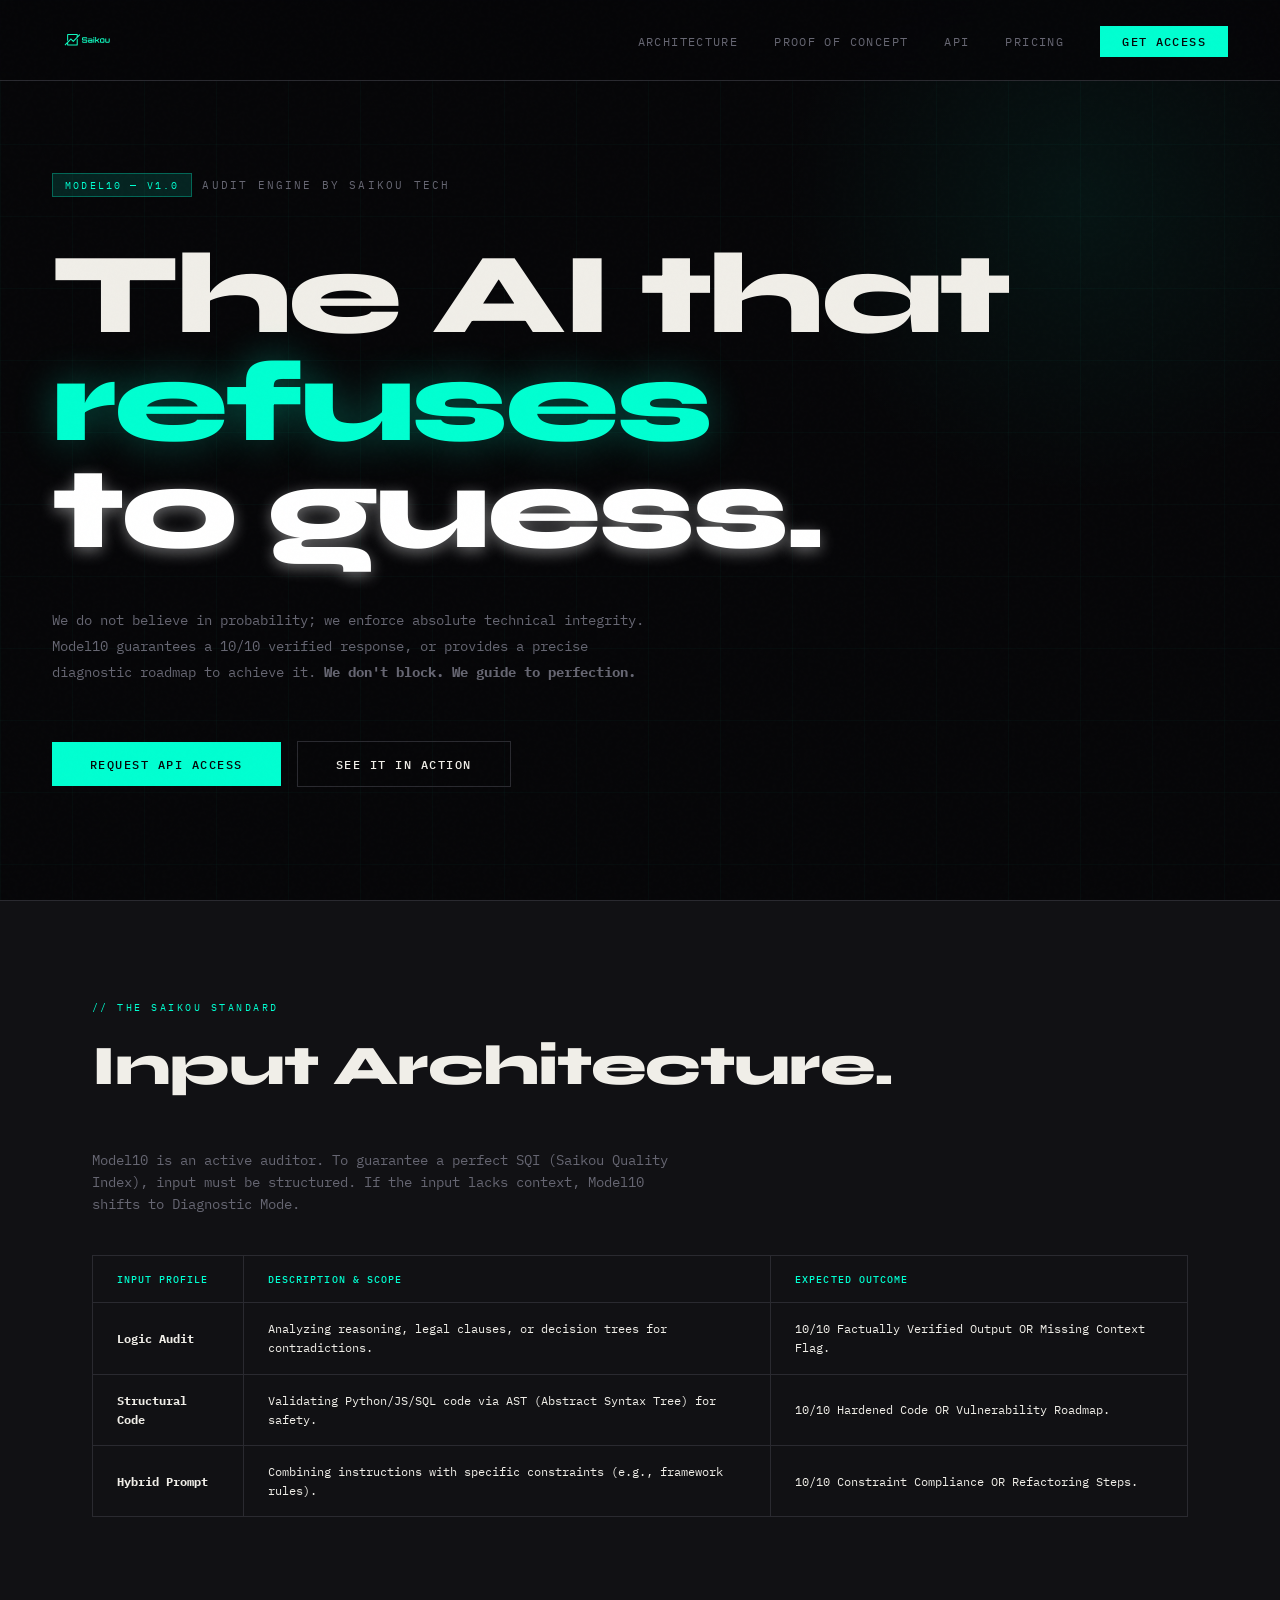
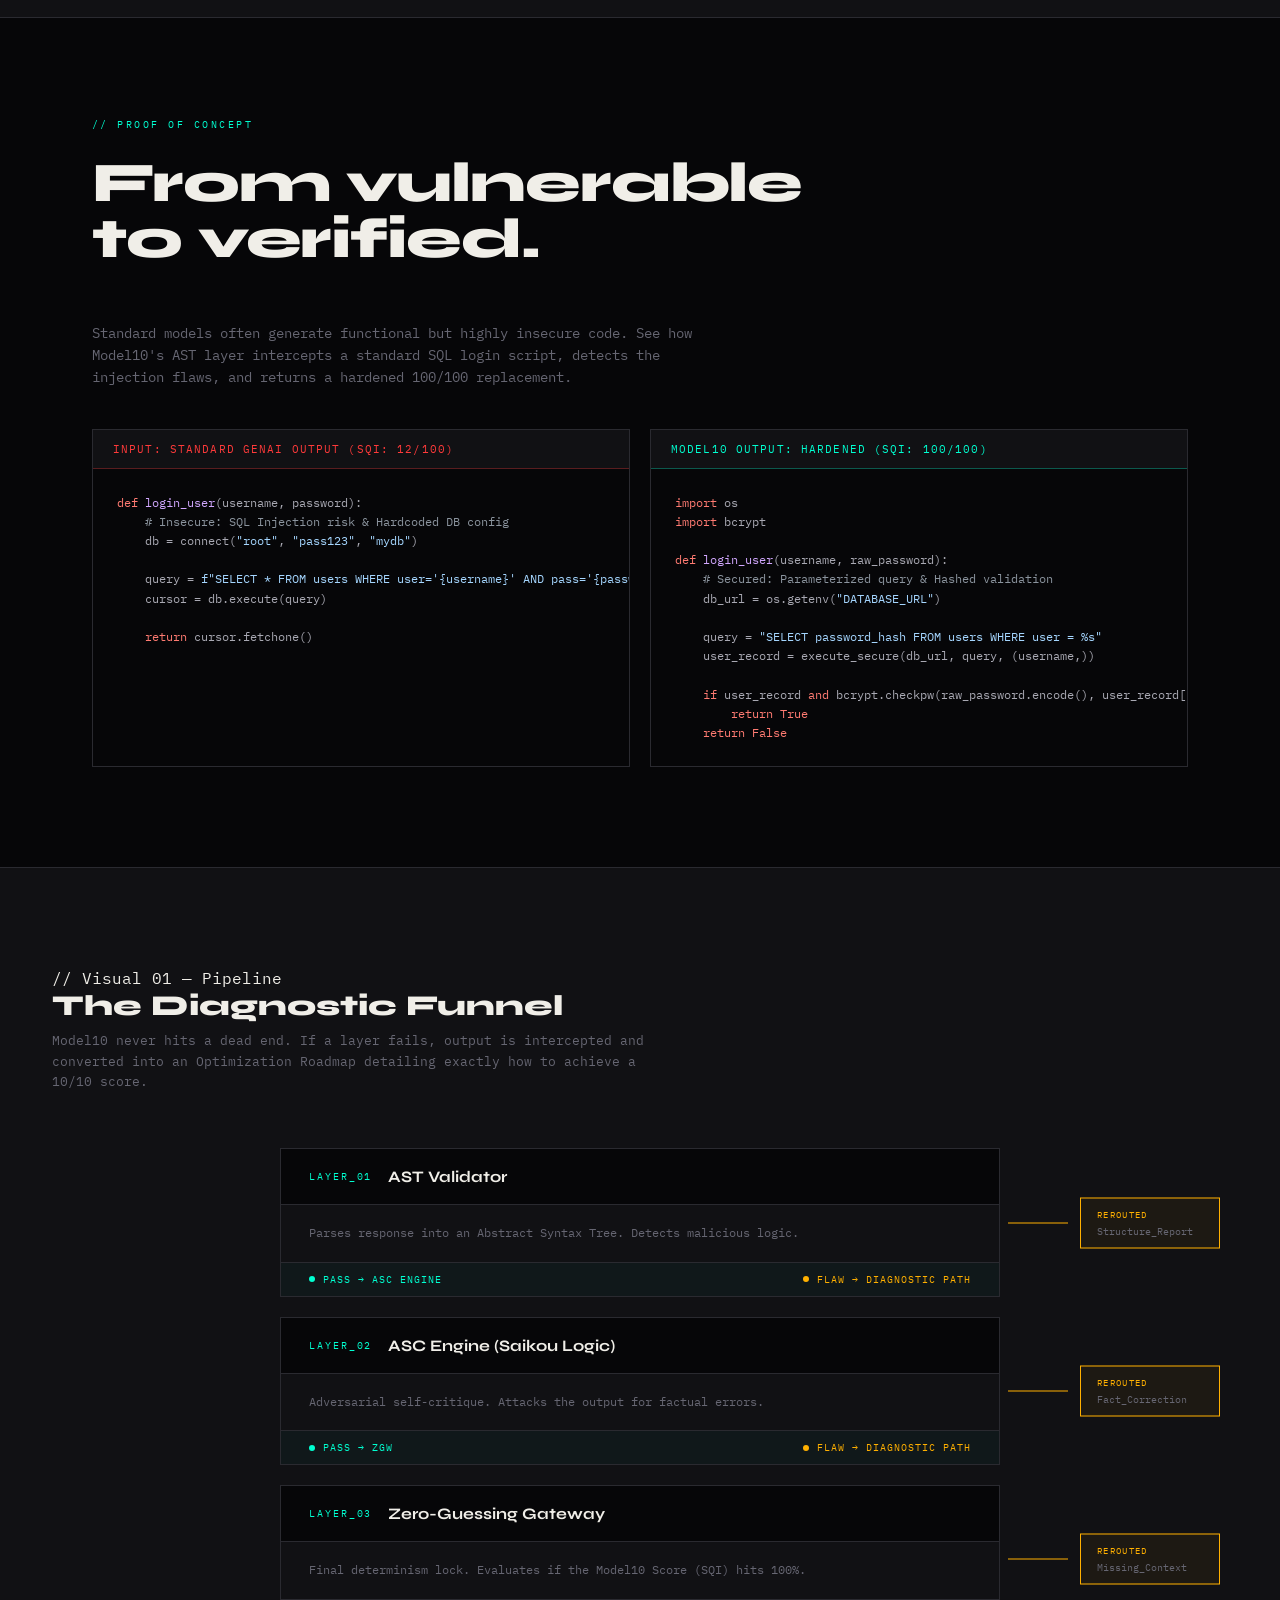
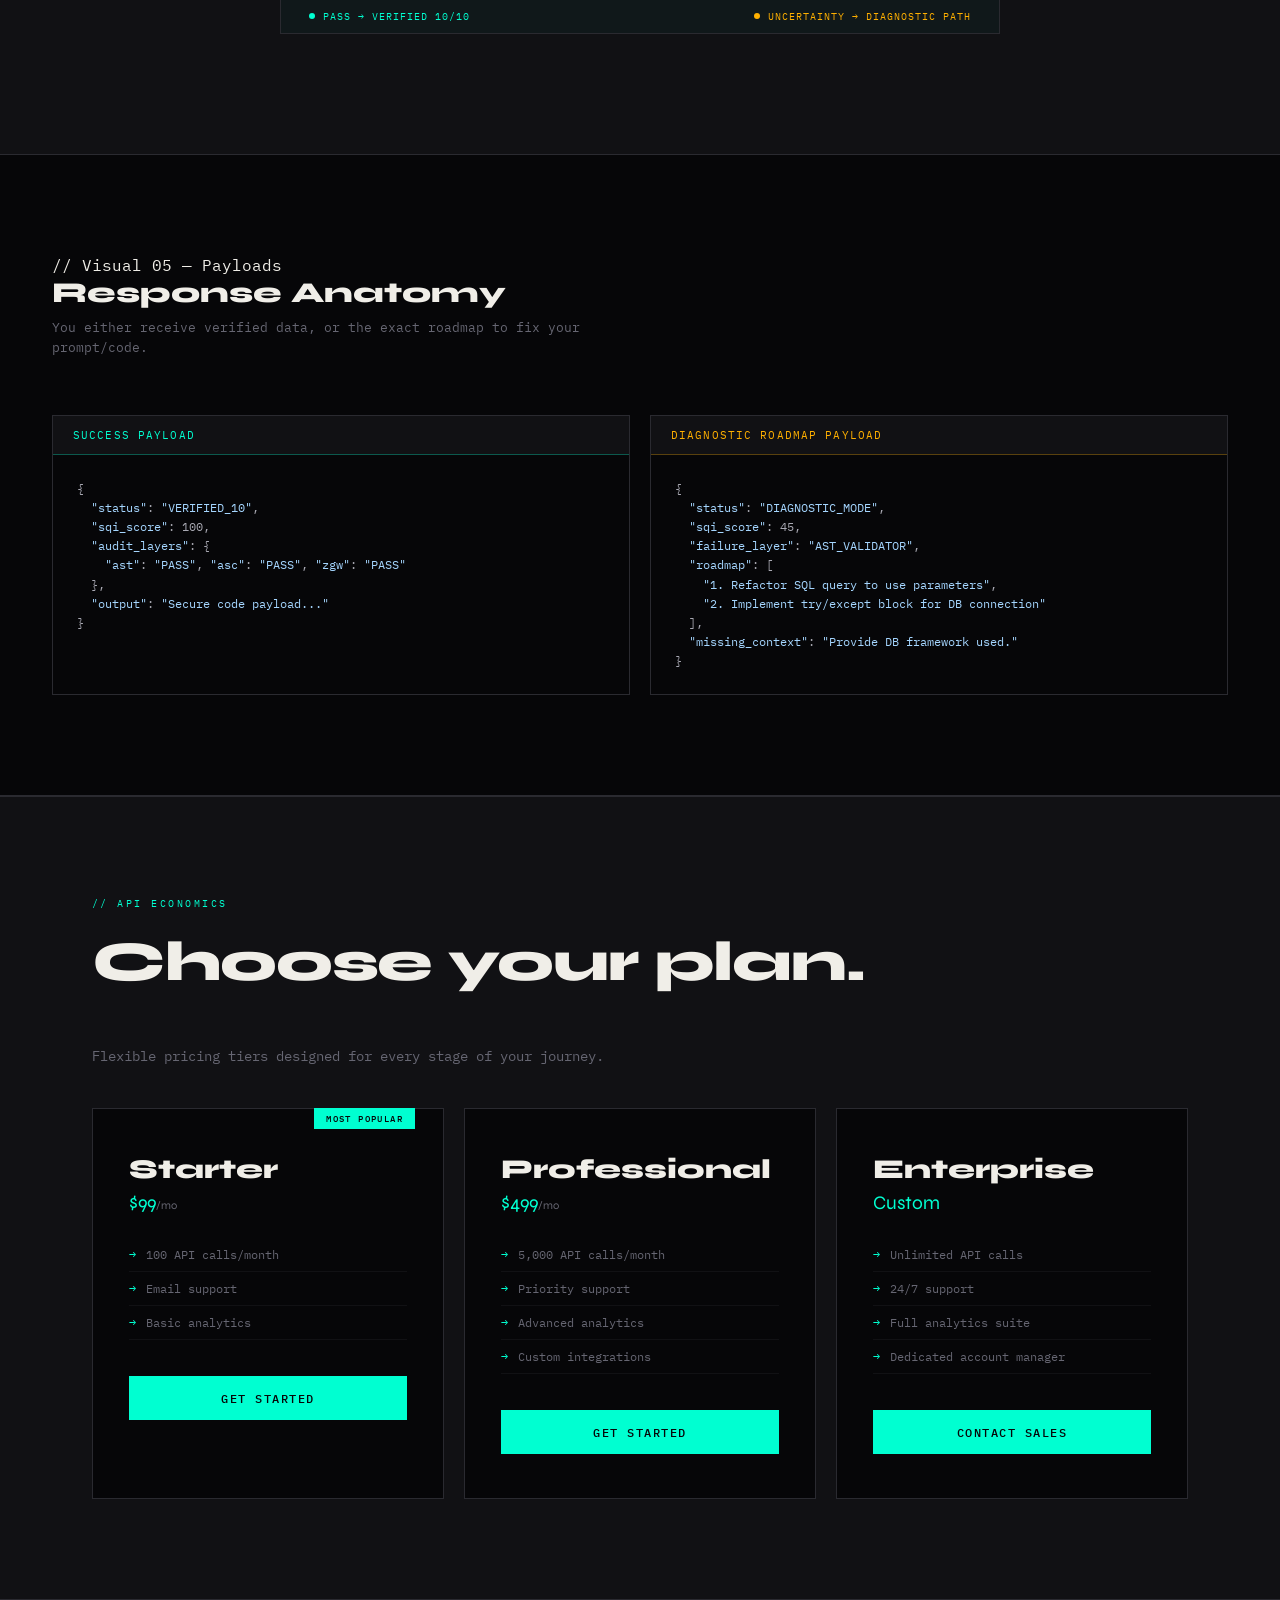
==== index.html @ 88327503 "Refactor index.html with new pricing tiers Updated HTML structure and styles for the landing page, i" ====
<!DOCTYPE html>
<html lang="en">
<head>
    <meta charset="UTF-8">
    <meta name="viewport" content="width=device-width, initial-scale=1.0">
    <title>Saikou Tech — Model10 | The AI That Refuses To Guess</title>
    <link href="https://fonts.googleapis.com/css2?family=Syne:wght@400;700;800&family=IBM+Plex+Mono:wght@400;500&display=swap" rel="stylesheet">
    <style>
      :root {
        --black: #060608;
        --white: #F0EEE8;
        --acid: #00FFD1;
        --amber: #FFB000; /* Nieuwe kleur voor Diagnostic Mode */
        --red: #FF3A3A;
        --grey: #111114;
        --mid: #2A2A30;
        --dim: #666672;
        --glow: rgba(0,255,209,0.12);
      }

      *, *::before, *::after { box-sizing: border-box; margin: 0; padding: 0; }
      html { scroll-behavior: smooth; }
      body { background: var(--black); color: var(--white); font-family: 'IBM Plex Mono', monospace; overflow-x: hidden; cursor: crosshair; }

      body::before {
        content: ''; position: fixed; inset: 0;
        background-image: url("data:image/svg+xml,%3Csvg viewBox='0 0 256 256' xmlns='http://www.w3.org/2000/svg'%3E%3Cfilter id='noise'%3E%3CfeTurbulence type='fractalNoise' baseFrequency='0.9' numOctaves='4' stitchTiles='stitch'/%3E%3C/filter%3E%3Crect width='100%25' height='100%25' filter='url(%23noise)' opacity='0.04'/%3E%3C/svg%3E");
        pointer-events: none; z-index: 9999; opacity: 0.35;
      }

      /* ── NAV & LOGO ── */
      nav { position: fixed; top: 0; left: 0; right: 0; display: flex; justify-content: space-between; align-items: center; padding: 20px 52px; z-index: 100; border-bottom: 1px solid var(--mid); background: rgba(6,6,8,0.9); backdrop-filter: blur(16px); }
      
      .logo { display: flex; align-items: center; gap: 12px; font-family: 'Syne', sans-serif; font-weight: 800; font-size: 1.1rem; letter-spacing: 0.15em; color: var(--white); text-decoration: none; }
      .logo img { height: 40px; width: auto; }

      .nav-links { display: flex; gap: 36px; list-style: none; align-items: center; }
      .nav-links a { color: var(--dim); text-decoration: none; font-size: 0.72rem; letter-spacing: 0.12em; text-transform: uppercase; transition: color 0.2s; }
      .nav-links a:hover { color: var(--acid); }
      .nav-cta { background: var(--acid) !important; color: var(--black) !important; padding: 8px 22px; font-weight: 500; }

      /* ── HERO ── */
      .hero { min-height: 100vh; display: flex; flex-direction: column; justify-content: center; padding: 160px 52px 100px; position: relative; overflow: hidden; }
      .hero-grid { position: absolute; inset: 0; background-image: linear-gradient(rgba(0,255,209,0.025) 1px, transparent 1px), linear-gradient(90deg, rgba(0,255,209,0.025) 1px, transparent 1px); background-size: 72px 72px; animation: gridDrift 25s linear infinite; }
      .hero-glow { position: absolute; width: 600px; height: 600px; border-radius: 50%; background: radial-gradient(circle, rgba(0,255,209,0.06) 0%, transparent 70%); top: -100px; right: -100px; pointer-events: none; }
      @keyframes gridDrift { 0% { transform: translate(0,0); } 100% { transform: translate(72px,72px); } }

      .eyebrow { display: inline-flex; align-items: center; gap: 10px; font-size: 0.68rem; letter-spacing: 0.2em; text-transform: uppercase; color: var(--dim); margin-bottom: 44px; position: relative; z-index: 1; }
      .eyebrow .model-tag { background: var(--glow); border: 1px solid rgba(0,255,209,0.3); color: var(--acid); padding: 4px 12px; font-size: 0.65rem; }

      h1 { font-family: 'Syne', sans-serif; font-weight: 800; font-size: clamp(3.2rem, 9vw, 8.5rem); line-height: 0.93; letter-spacing: -0.03em; max-width: 1000px; margin-bottom: 44px; position: relative; z-index: 1; }
      h1 .accent { color: var(--acid); text-shadow: 0 0 40px rgba(0,255,209,0.3); }
      
      /* FIX: "To guess" is nu altijd perfect leesbaar in fel wit */
      h1 .solid-white { color: #FFFFFF; text-shadow: 0px 4px 15px rgba(255,255,255,0.4); } 

      .hero-sub { font-size: 0.9rem; line-height: 1.8; color: var(--dim); max-width: 600px; margin-bottom: 56px; position: relative; z-index: 1; }
      .hero-actions { display: flex; gap: 16px; align-items: center; position: relative; z-index: 1; flex-wrap: wrap; }
      .btn-primary, .btn-ghost { padding: 14px 38px; font-family: 'IBM Plex Mono', monospace; font-size: 0.78rem; font-weight: 500; letter-spacing: 0.12em; text-transform: uppercase; text-decoration: none; cursor: pointer; transition: all 0.2s; display: inline-block; }
      .btn-primary { background: var(--acid); color: var(--black); border: none; }
      .btn-primary:hover { transform: translate(-2px,-2px); box-shadow: 4px 4px 0 rgba(0,255,209,0.3); }
      .btn-ghost { background: transparent; color: var(--white); border: 1px solid var(--mid); }
      .btn-ghost:hover { border-color: var(--acid); color: var(--acid); }

      /* ── SECTIONS & TYPOGRAPHY ── */
      .section-wrap { max-width: 1200px; margin: 0 auto; padding: 100px 52px; }
      .section-label { font-size: 0.62rem; letter-spacing: 0.25em; text-transform: uppercase; color: var(--acid); margin-bottom: 24px; }
      h2 { font-family: 'Syne', sans-serif; font-weight: 800; font-size: clamp(2rem, 5vw, 3.5rem); line-height: 1; letter-spacing: -0.02em; margin-bottom: 56px; }

      /* ── USE CASE: BEFORE & AFTER ── */
      .use-case-grid { display: grid; grid-template-columns: 1fr 1fr; gap: 20px; margin-top: 40px; }
      .code-window { border: 1px solid var(--mid); background: var(--black); overflow: hidden; }
      .cw-header { display: flex; justify-content: space-between; align-items: center; padding: 12px 20px; border-bottom: 1px solid var(--mid); background: var(--grey); font-size: 0.7rem; letter-spacing: 0.1em; text-transform: uppercase; }
      .cw-header.bad { color: var(--red); border-bottom-color: rgba(255,58,58,0.3); }
      .cw-header.good { color: var(--acid); border-bottom-color: rgba(0,255,209,0.3); }
      .cw-body { padding: 24px; font-size: 0.75rem; line-height: 1.6; color: #a9a9b3; white-space: pre; overflow-x: auto; }
      .cw-keyword { color: #ff7b72; } .cw-string { color: #a5d6ff; } .cw-func { color: #d2a8ff; } .cw-comment { color: #8b949e; }

      /* ── FUNNEL VISUALS ── */
      .visual-section { padding: 100px 52px; border-bottom: 1px solid var(--mid); position: relative; }
      .visual-section .inner { max-width: 1200px; margin: 0 auto; }
      .visual-title { font-family: 'Syne', sans-serif; font-size: 1.8rem; font-weight: 800; margin-bottom: 8px; }
      .visual-desc { font-size: 0.8rem; color: var(--dim); margin-bottom: 56px; line-height: 1.6; max-width: 600px; }
      
      .funnel-wrap { display: flex; flex-direction: column; align-items: center; position: relative; max-width: 720px; margin: 0 auto; }
      .funnel-layer { width: 100%; position: relative; margin-bottom: 20px; }
      .funnel-layer-inner { border: 1px solid var(--mid); background: var(--grey); }
      .layer-header { display: flex; align-items: center; padding: 18px 28px; border-bottom: 1px solid var(--mid); gap: 16px; background: var(--black); }
      .layer-num { font-size: 0.6rem; letter-spacing: 0.2em; color: var(--acid); }
      .layer-name { font-family: 'Syne', sans-serif; font-size: 1rem; font-weight: 700; }
      .layer-body { padding: 18px 28px; font-size: 0.75rem; color: var(--dim); line-height: 1.7; }
      
      .layer-pass { display: flex; justify-content: space-between; padding: 10px 28px; border-top: 1px solid var(--mid); background: rgba(0,255,209,0.03); }
      .pass-text { font-size: 0.63rem; color: var(--acid); letter-spacing: 0.1em; text-transform: uppercase; display: flex; align-items: center; gap: 8px;}
      .fail-text { font-size: 0.63rem; color: var(--amber); letter-spacing: 0.1em; text-transform: uppercase; display: flex; align-items: center; gap: 8px;}
      .pass-dot { width: 6px; height: 6px; border-radius: 50%; background: var(--acid); }
      .fail-dot { width: 6px; height: 6px; border-radius: 50%; background: var(--amber); }

      /* De nieuwe "Diagnostic" reject box */
      .funnel-reject { position: absolute; right: -220px; top: 50%; transform: translateY(-50%); display: flex; align-items: center; gap: 12px; }
      .reject-line { width: 60px; height: 1px; background: var(--amber); position: relative; }
      .reject-box { border: 1px solid var(--amber); background: rgba(255,176,0,0.05); padding: 10px 16px; width: 140px; }
      .reject-label { font-size: 0.56rem; letter-spacing: 0.15em; text-transform: uppercase; color: var(--amber); margin-bottom: 4px; }
      .reject-val { font-size: 0.65rem; color: var(--dim); }

      /* ── TABLES & GRIDS ── */
      .guideline-table { width: 100%; border-collapse: collapse; margin-top: 30px; font-size: 0.75rem; }
      .guideline-table th, .guideline-table td { border: 1px solid var(--mid); padding: 16px 24px; text-align: left; }
      .guideline-table th { background: var(--grey); color: var(--acid); font-weight: 500; letter-spacing: 0.1em; text-transform: uppercase; font-size: 0.65rem; }
      .guideline-table td { color: var(--white); line-height: 1.6; }

      /* ── TIERS / PRICING ── */
      .tiers { display: grid; grid-template-columns: repeat(3,1fr); gap: 20px; }
      .tier { border: 1px solid var(--mid); padding: 44px 36px; position: relative; transition: border-color 0.3s; background: var(--black); }
      .tier:hover { border-color: rgba(0,255,209,0.3); }
      .tier-badge { position: absolute; top: -1px; right: 28px; background: var(--acid); color: var(--black); font-size: 0.58rem; letter-spacing: 0.15em; text-transform: uppercase; padding: 4px 12px; font-weight: 500; }
      .tier-name { font-family: 'Syne', sans-serif; font-size: 1.7rem; font-weight: 800; margin-bottom: 6px; }
      .tier-price { font-size: 1.2rem; color: var(--acid); margin-bottom: 24px; font-family: 'Syne', sans-serif;}
      .tier-features { list-style: none; margin-bottom: 36px; }
      .tier-features li { font-size: 0.74rem; color: var(--dim); padding: 9px 0; border-bottom: 1px solid var(--grey); display: flex; gap: 10px; }
      .tier-features li::before { content: '→'; color: var(--acid); flex-shrink: 0; }
      .tier-limit { font-size: 0.65rem; color: var(--amber); margin-top: 10px; padding-top: 10px; border-top: 1px dashed var(--mid); }

    </style>
</head>
<body>

<nav>
  <a href="/" class="logo">
    <img src="Saikou.tech-logo-flat-hor.svg" alt="Saikou Tech">
  </a>
  <ul class="nav-links">
    <li><a href="#architecture">Architecture</a></li>
    <li><a href="#use-case">Proof of Concept</a></li>
    <li><a href="#api">API</a></li>
    <li><a href="#tiers">Pricing</a></li>
    <li><a href="#access" class="nav-cta">Get Access</a></li>
  </ul>
</nav>

<section class="hero" style="max-width:100%;">
  <div class="hero-grid"></div>
  <div class="hero-glow"></div>
  <div class="eyebrow">
    <span class="model-tag">MODEL10 — v1.0</span>
    <span>Audit Engine by Saikou Tech</span>
  </div>
  <h1>
    The AI that<br>
    <span class="accent">refuses</span><br>
    <span class="solid-white">to guess.</span>
  </h1>
  <p class="hero-sub">
    We do not believe in probability; we enforce absolute technical integrity. Model10 guarantees a 10/10 verified response, or provides a precise diagnostic roadmap to achieve it. <strong>We don't block. We guide to perfection.</strong>
  </p>
  <div class="hero-actions">
    <a href="#access" class="btn-primary">Request API Access</a>
    <a href="#use-case" class="btn-ghost">See it in action</a>
  </div>
</section>

<div id="guidelines" style="background:var(--grey); border-top:1px solid var(--mid); border-bottom:1px solid var(--mid);">
  <div class="section-wrap">
    <div class="section-label">// The Saikou Standard</div>
    <h2>Input Architecture.</h2>
    <p style="color:var(--dim); font-size:0.85rem; max-width: 600px; margin-bottom: 40px; line-height: 1.6;">
      Model10 is an active auditor. To guarantee a perfect SQI (Saikou Quality Index), input must be structured. If the input lacks context, Model10 shifts to Diagnostic Mode.
    </p>

    <table class="guideline-table">
      <thead>
        <tr>
          <th>Input Profile</th>
          <th>Description & Scope</th>
          <th>Expected Outcome</th>
        </tr>
      </thead>
      <tbody>
        <tr>
          <td><strong>Logic Audit</strong></td>
          <td>Analyzing reasoning, legal clauses, or decision trees for contradictions.</td>
          <td>10/10 Factually Verified Output OR Missing Context Flag.</td>
        </tr>
        <tr>
          <td><strong>Structural Code</strong></td>
          <td>Validating Python/JS/SQL code via AST (Abstract Syntax Tree) for safety.</td>
          <td>10/10 Hardened Code OR Vulnerability Roadmap.</td>
        </tr>
        <tr>
          <td><strong>Hybrid Prompt</strong></td>
          <td>Combining instructions with specific constraints (e.g., framework rules).</td>
          <td>10/10 Constraint Compliance OR Refactoring Steps.</td>
        </tr>
      </tbody>
    </table>
  </div>
</div>

<div id="use-case" class="section-wrap">
  <div class="section-label">// Proof of Concept</div>
  <h2>From vulnerable<br>to verified.</h2>
  <p style="color:var(--dim); font-size:0.85rem; max-width: 600px; line-height: 1.6;">
    Standard models often generate functional but highly insecure code. See how Model10's AST layer intercepts a standard SQL login script, detects the injection flaws, and returns a hardened 100/100 replacement.
  </p>

  <div class="use-case-grid">
    <div class="code-window">
      <div class="cw-header bad">Input: Standard GenAI Output (SQI: 12/100)</div>
      <div class="cw-body"><span class="cw-keyword">def</span> <span class="cw-func">login_user</span>(username, password):
    <span class="cw-comment"># Insecure: SQL Injection risk & Hardcoded DB config</span>
    db = connect(<span class="cw-string">"root"</span>, <span class="cw-string">"pass123"</span>, <span class="cw-string">"mydb"</span>)
    
    query = <span class="cw-string">f"SELECT * FROM users WHERE user='{username}' AND pass='{password}'"</span>
    cursor = db.execute(query)
    
    <span class="cw-keyword">return</span> cursor.fetchone()</div>
    </div>

    <div class="code-window">
      <div class="cw-header good">Model10 Output: Hardened (SQI: 100/100)</div>
      <div class="cw-body"><span class="cw-keyword">import</span> os
<span class="cw-keyword">import</span> bcrypt

<span class="cw-keyword">def</span> <span class="cw-func">login_user</span>(username, raw_password):
    <span class="cw-comment"># Secured: Parameterized query & Hashed validation</span>
    db_url = os.getenv(<span class="cw-string">"DATABASE_URL"</span>)
    
    query = <span class="cw-string">"SELECT password_hash FROM users WHERE user = %s"</span>
    user_record = execute_secure(db_url, query, (username,))
    
    <span class="cw-keyword">if</span> user_record <span class="cw-keyword">and</span> bcrypt.checkpw(raw_password.encode(), user_record[<span class="cw-string">'hash'</span>]):
        <span class="cw-keyword">return</span> <span class="cw-keyword">True</span>
    <span class="cw-keyword">return</span> <span class="cw-keyword">False</span></div>
    </div>
  </div>
</div>

<div class="visual-section" style="background:var(--grey); border-top: 1px solid var(--mid);">
  <div class="inner">
    <div class="visual-label">// Visual 01 — Pipeline</div>
    <div class="visual-title">The Diagnostic Funnel</div>
    <div class="visual-desc">Model10 never hits a dead end. If a layer fails, output is intercepted and converted into an Optimization Roadmap detailing exactly how to achieve a 10/10 score.</div>

    <div class="funnel-wrap">
      
      <div class="funnel-layer">
        <div class="funnel-layer-inner">
          <div class="layer-header">
            <div class="layer-num">LAYER_01</div>
            <div class="layer-name">AST Validator</div>
          </div>
          <div class="layer-body">Parses response into an Abstract Syntax Tree. Detects malicious logic.</div>
          <div class="layer-pass">
            <div class="pass-text"><div class="pass-dot"></div> Pass → ASC Engine</div>
            <div class="fail-text"><div class="fail-dot"></div> Flaw → Diagnostic Path</div>
          </div>
        </div>
        <div class="funnel-reject">
          <div class="reject-line"></div>
          <div class="reject-box"><div class="reject-label">Rerouted</div><div class="reject-val">Structure_Report</div></div>
        </div>
      </div>

      <div class="funnel-layer">
        <div class="funnel-layer-inner">
          <div class="layer-header">
            <div class="layer-num">LAYER_02</div>
            <div class="layer-name">ASC Engine (Saikou Logic)</div>
          </div>
          <div class="layer-body">Adversarial self-critique. Attacks the output for factual errors.</div>
          <div class="layer-pass">
            <div class="pass-text"><div class="pass-dot"></div> Pass → ZGW</div>
            <div class="fail-text"><div class="fail-dot"></div> Flaw → Diagnostic Path</div>
          </div>
        </div>
        <div class="funnel-reject">
          <div class="reject-line"></div>
          <div class="reject-box"><div class="reject-label">Rerouted</div><div class="reject-val">Fact_Correction</div></div>
        </div>
      </div>

      <div class="funnel-layer">
        <div class="funnel-layer-inner">
          <div class="layer-header">
            <div class="layer-num">LAYER_03</div>
            <div class="layer-name">Zero-Guessing Gateway</div>
          </div>
          <div class="layer-body">Final determinism lock. Evaluates if the Model10 Score (SQI) hits 100%.</div>
          <div class="layer-pass">
            <div class="pass-text"><div class="pass-dot"></div> Pass → VERIFIED 10/10</div>
            <div class="fail-text"><div class="fail-dot"></div> Uncertainty → Diagnostic Path</div>
          </div>
        </div>
        <div class="funnel-reject">
          <div class="reject-line"></div>
          <div class="reject-box"><div class="reject-label">Rerouted</div><div class="reject-val">Missing_Context</div></div>
        </div>
      </div>

    </div>
  </div>
</div>


<div class="visual-section">
  <div class="inner">
    <div class="visual-label">// Visual 05 — Payloads</div>
    <div class="visual-title">Response Anatomy</div>
    <div class="visual-desc">You either receive verified data, or the exact roadmap to fix your prompt/code.</div>

    <div class="use-case-grid">
      <div class="code-window">
        <div class="cw-header good">Success Payload</div>
        <div class="cw-body">{
  <span class="cw-string">"status"</span>: <span class="cw-string">"VERIFIED_10"</span>,
  <span class="cw-string">"sqi_score"</span>: 100,
  <span class="cw-string">"audit_layers"</span>: {
    <span class="cw-string">"ast"</span>: <span class="cw-string">"PASS"</span>, <span class="cw-string">"asc"</span>: <span class="cw-string">"PASS"</span>, <span class="cw-string">"zgw"</span>: <span class="cw-string">"PASS"</span>
  },
  <span class="cw-string">"output"</span>: <span class="cw-string">"Secure code payload..."</span>
}</div>
      </div>

      <div class="code-window">
        <div class="cw-header" style="color:var(--amber); border-bottom-color: rgba(255,176,0,0.3);">Diagnostic Roadmap Payload</div>
        <div class="cw-body">{
  <span class="cw-string">"status"</span>: <span class="cw-string">"DIAGNOSTIC_MODE"</span>,
  <span class="cw-string">"sqi_score"</span>: 45,
  <span class="cw-string">"failure_layer"</span>: <span class="cw-string">"AST_VALIDATOR"</span>,
  <span class="cw-string">"roadmap"</span>: [
    <span class="cw-string">"1. Refactor SQL query to use parameters"</span>,
    <span class="cw-string">"2. Implement try/except block for DB connection"</span>
  ],
  <span class="cw-string">"missing_context"</span>: <span class="cw-string">"Provide DB framework used."</span>
}</div>
      </div>
    </div>
  </div>
</div>

<div id="tiers" style="background:var(--grey); border-top:1px solid var(--mid); border-bottom:1px solid var(--mid);">
  <div class="section-wrap">
    <div class="section-label">// API Economics</div>
    <h2>Choose your plan.</h2>
    <p style="color:var(--dim); font-size:0.85rem; max-width: 600px; margin-bottom: 40px; line-height: 1.6;">
      Flexible pricing tiers designed for every stage of your journey.
    </p>

    <div class="tiers">
      <div class="tier">
        <div class="tier-badge">Most Popular</div>
        <div class="tier-name">Starter</div>
        <div class="tier-price">$99<span style="font-size: 0.7rem; color: var(--dim);">/mo</span></div>
        <ul class="tier-features">
          <li>100 API calls/month</li>
          <li>Email support</li>
          <li>Basic analytics</li>
        </ul>
        <a href="#" class="btn-primary" style="width: 100%; text-align: center;">Get Started</a>
      </div>

      <div class="tier">
        <div class="tier-name">Professional</div>
        <div class="tier-price">$499<span style="font-size: 0.7rem; color: var(--dim);">/mo</span></div>
        <ul class="tier-features">
          <li>5,000 API calls/month</li>
          <li>Priority support</li>
          <li>Advanced analytics</li>
          <li>Custom integrations</li>
        </ul>
        <a href="#" class="btn-primary" style="width: 100%; text-align: center;">Get Started</a>
      </div>

      <div class="tier">
        <div class="tier-name">Enterprise</div>
        <div class="tier-price">Custom</div>
        <ul class="tier-features">
          <li>Unlimited API calls</li>
          <li>24/7 support</li>
          <li>Full analytics suite</li>
          <li>Dedicated account manager</li>
        </ul>
        <a href="#" class="btn-primary" style="width: 100%; text-align: center;">Contact Sales</a>
      </div>
    </div>
  </div>
</div>

</body>
</html>
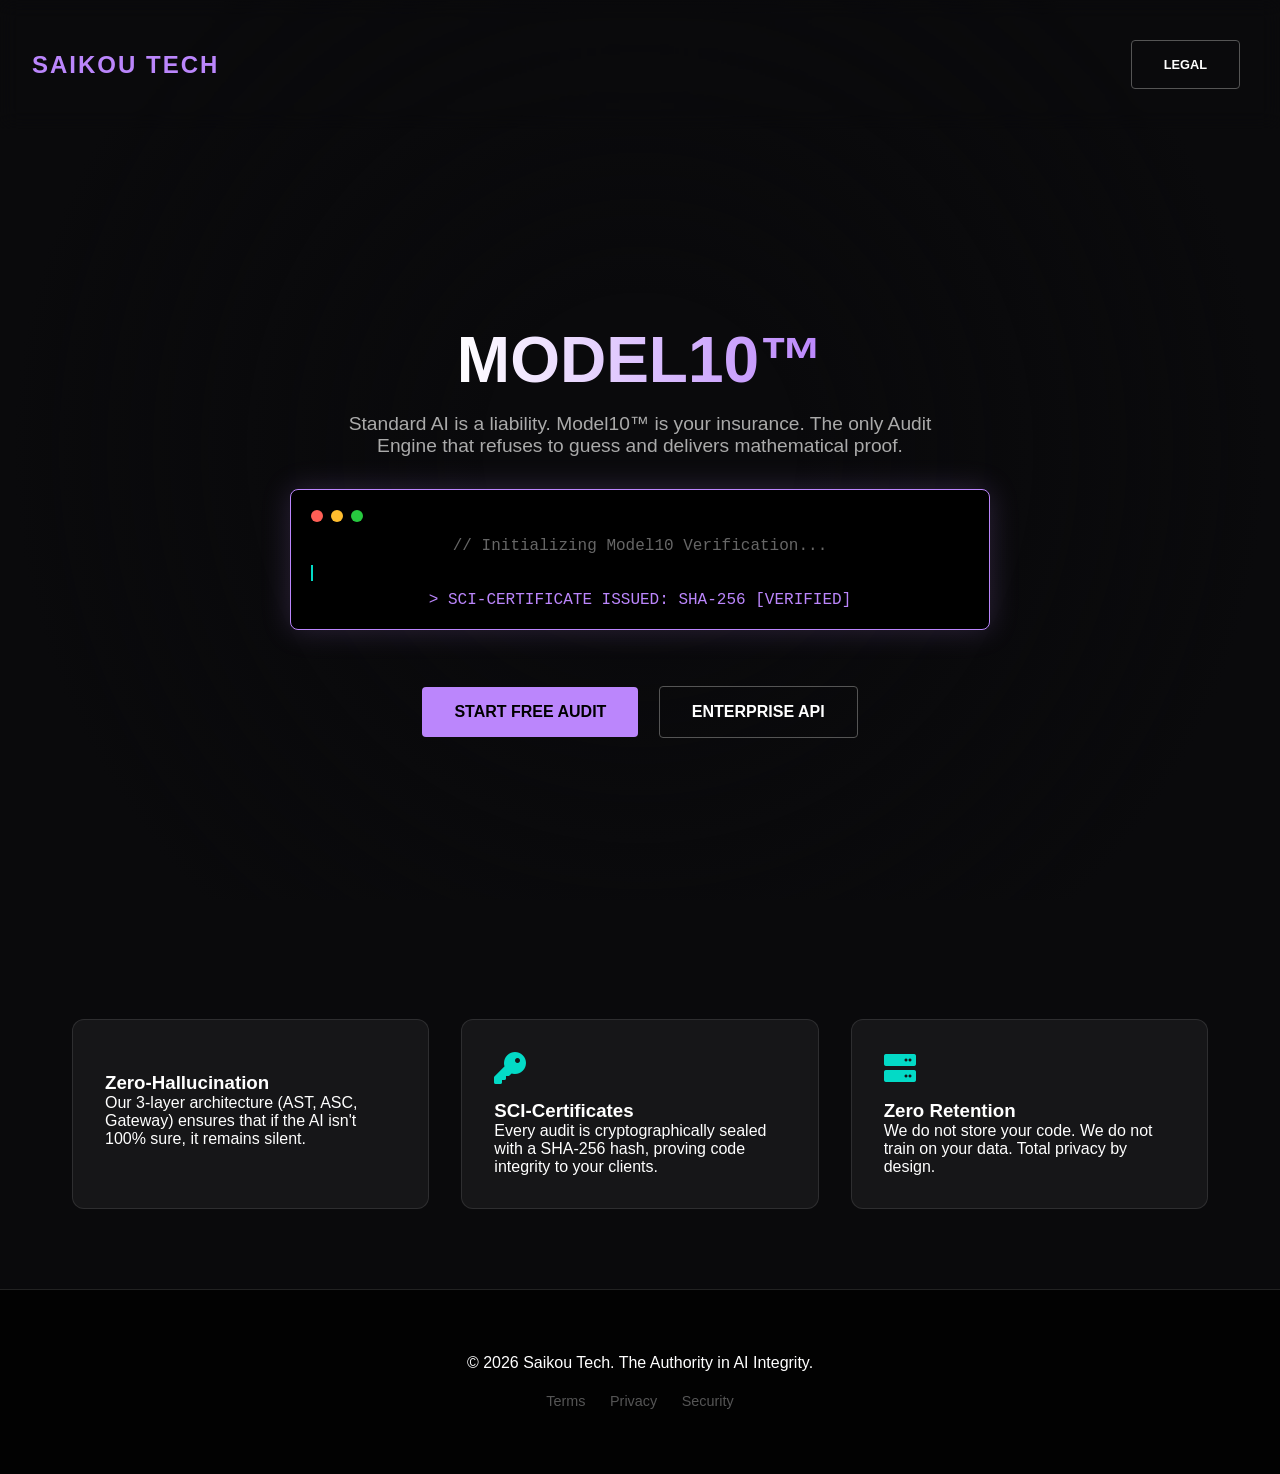
==== commit 64bae783: "UI: High-Conversion Landing Page met video background en animaties" ====
--- a/index.html
+++ b/index.html
@@ -3,388 +3,224 @@
 <head>
     <meta charset="UTF-8">
     <meta name="viewport" content="width=device-width, initial-scale=1.0">
-    <title>Saikou Tech — Model10 | The AI That Refuses To Guess</title>
-    <link href="https://fonts.googleapis.com/css2?family=Syne:wght@400;700;800&family=IBM+Plex+Mono:wght@400;500&display=swap" rel="stylesheet">
+    <title>Saikou Tech | Model10™ Audit Engine</title>
+    <link rel="stylesheet" href="https://cdnjs.cloudflare.com/ajax/libs/font-awesome/6.0.0/css/all.min.css">
     <style>
-      :root {
-        --black: #060608;
-        --white: #F0EEE8;
-        --acid: #00FFD1;
-        --amber: #FFB000; /* Nieuwe kleur voor Diagnostic Mode */
-        --red: #FF3A3A;
-        --grey: #111114;
-        --mid: #2A2A30;
-        --dim: #666672;
-        --glow: rgba(0,255,209,0.12);
-      }
-
-      *, *::before, *::after { box-sizing: border-box; margin: 0; padding: 0; }
-      html { scroll-behavior: smooth; }
-      body { background: var(--black); color: var(--white); font-family: 'IBM Plex Mono', monospace; overflow-x: hidden; cursor: crosshair; }
-
-      body::before {
-        content: ''; position: fixed; inset: 0;
-        background-image: url("data:image/svg+xml,%3Csvg viewBox='0 0 256 256' xmlns='http://www.w3.org/2000/svg'%3E%3Cfilter id='noise'%3E%3CfeTurbulence type='fractalNoise' baseFrequency='0.9' numOctaves='4' stitchTiles='stitch'/%3E%3C/filter%3E%3Crect width='100%25' height='100%25' filter='url(%23noise)' opacity='0.04'/%3E%3C/svg%3E");
-        pointer-events: none; z-index: 9999; opacity: 0.35;
-      }
-
-      /* ── NAV & LOGO ── */
-      nav { position: fixed; top: 0; left: 0; right: 0; display: flex; justify-content: space-between; align-items: center; padding: 20px 52px; z-index: 100; border-bottom: 1px solid var(--mid); background: rgba(6,6,8,0.9); backdrop-filter: blur(16px); }
-      
-      .logo { display: flex; align-items: center; gap: 12px; font-family: 'Syne', sans-serif; font-weight: 800; font-size: 1.1rem; letter-spacing: 0.15em; color: var(--white); text-decoration: none; }
-      .logo img { height: 40px; width: auto; }
-
-      .nav-links { display: flex; gap: 36px; list-style: none; align-items: center; }
-      .nav-links a { color: var(--dim); text-decoration: none; font-size: 0.72rem; letter-spacing: 0.12em; text-transform: uppercase; transition: color 0.2s; }
-      .nav-links a:hover { color: var(--acid); }
-      .nav-cta { background: var(--acid) !important; color: var(--black) !important; padding: 8px 22px; font-weight: 500; }
-
-      /* ── HERO ── */
-      .hero { min-height: 100vh; display: flex; flex-direction: column; justify-content: center; padding: 160px 52px 100px; position: relative; overflow: hidden; }
-      .hero-grid { position: absolute; inset: 0; background-image: linear-gradient(rgba(0,255,209,0.025) 1px, transparent 1px), linear-gradient(90deg, rgba(0,255,209,0.025) 1px, transparent 1px); background-size: 72px 72px; animation: gridDrift 25s linear infinite; }
-      .hero-glow { position: absolute; width: 600px; height: 600px; border-radius: 50%; background: radial-gradient(circle, rgba(0,255,209,0.06) 0%, transparent 70%); top: -100px; right: -100px; pointer-events: none; }
-      @keyframes gridDrift { 0% { transform: translate(0,0); } 100% { transform: translate(72px,72px); } }
-
-      .eyebrow { display: inline-flex; align-items: center; gap: 10px; font-size: 0.68rem; letter-spacing: 0.2em; text-transform: uppercase; color: var(--dim); margin-bottom: 44px; position: relative; z-index: 1; }
-      .eyebrow .model-tag { background: var(--glow); border: 1px solid rgba(0,255,209,0.3); color: var(--acid); padding: 4px 12px; font-size: 0.65rem; }
-
-      h1 { font-family: 'Syne', sans-serif; font-weight: 800; font-size: clamp(3.2rem, 9vw, 8.5rem); line-height: 0.93; letter-spacing: -0.03em; max-width: 1000px; margin-bottom: 44px; position: relative; z-index: 1; }
-      h1 .accent { color: var(--acid); text-shadow: 0 0 40px rgba(0,255,209,0.3); }
-      
-      /* FIX: "To guess" is nu altijd perfect leesbaar in fel wit */
-      h1 .solid-white { color: #FFFFFF; text-shadow: 0px 4px 15px rgba(255,255,255,0.4); } 
-
-      .hero-sub { font-size: 0.9rem; line-height: 1.8; color: var(--dim); max-width: 600px; margin-bottom: 56px; position: relative; z-index: 1; }
-      .hero-actions { display: flex; gap: 16px; align-items: center; position: relative; z-index: 1; flex-wrap: wrap; }
-      .btn-primary, .btn-ghost { padding: 14px 38px; font-family: 'IBM Plex Mono', monospace; font-size: 0.78rem; font-weight: 500; letter-spacing: 0.12em; text-transform: uppercase; text-decoration: none; cursor: pointer; transition: all 0.2s; display: inline-block; }
-      .btn-primary { background: var(--acid); color: var(--black); border: none; }
-      .btn-primary:hover { transform: translate(-2px,-2px); box-shadow: 4px 4px 0 rgba(0,255,209,0.3); }
-      .btn-ghost { background: transparent; color: var(--white); border: 1px solid var(--mid); }
-      .btn-ghost:hover { border-color: var(--acid); color: var(--acid); }
-
-      /* ── SECTIONS & TYPOGRAPHY ── */
-      .section-wrap { max-width: 1200px; margin: 0 auto; padding: 100px 52px; }
-      .section-label { font-size: 0.62rem; letter-spacing: 0.25em; text-transform: uppercase; color: var(--acid); margin-bottom: 24px; }
-      h2 { font-family: 'Syne', sans-serif; font-weight: 800; font-size: clamp(2rem, 5vw, 3.5rem); line-height: 1; letter-spacing: -0.02em; margin-bottom: 56px; }
-
-      /* ── USE CASE: BEFORE & AFTER ── */
-      .use-case-grid { display: grid; grid-template-columns: 1fr 1fr; gap: 20px; margin-top: 40px; }
-      .code-window { border: 1px solid var(--mid); background: var(--black); overflow: hidden; }
-      .cw-header { display: flex; justify-content: space-between; align-items: center; padding: 12px 20px; border-bottom: 1px solid var(--mid); background: var(--grey); font-size: 0.7rem; letter-spacing: 0.1em; text-transform: uppercase; }
-      .cw-header.bad { color: var(--red); border-bottom-color: rgba(255,58,58,0.3); }
-      .cw-header.good { color: var(--acid); border-bottom-color: rgba(0,255,209,0.3); }
-      .cw-body { padding: 24px; font-size: 0.75rem; line-height: 1.6; color: #a9a9b3; white-space: pre; overflow-x: auto; }
-      .cw-keyword { color: #ff7b72; } .cw-string { color: #a5d6ff; } .cw-func { color: #d2a8ff; } .cw-comment { color: #8b949e; }
-
-      /* ── FUNNEL VISUALS ── */
-      .visual-section { padding: 100px 52px; border-bottom: 1px solid var(--mid); position: relative; }
-      .visual-section .inner { max-width: 1200px; margin: 0 auto; }
-      .visual-title { font-family: 'Syne', sans-serif; font-size: 1.8rem; font-weight: 800; margin-bottom: 8px; }
-      .visual-desc { font-size: 0.8rem; color: var(--dim); margin-bottom: 56px; line-height: 1.6; max-width: 600px; }
-      
-      .funnel-wrap { display: flex; flex-direction: column; align-items: center; position: relative; max-width: 720px; margin: 0 auto; }
-      .funnel-layer { width: 100%; position: relative; margin-bottom: 20px; }
-      .funnel-layer-inner { border: 1px solid var(--mid); background: var(--grey); }
-      .layer-header { display: flex; align-items: center; padding: 18px 28px; border-bottom: 1px solid var(--mid); gap: 16px; background: var(--black); }
-      .layer-num { font-size: 0.6rem; letter-spacing: 0.2em; color: var(--acid); }
-      .layer-name { font-family: 'Syne', sans-serif; font-size: 1rem; font-weight: 700; }
-      .layer-body { padding: 18px 28px; font-size: 0.75rem; color: var(--dim); line-height: 1.7; }
-      
-      .layer-pass { display: flex; justify-content: space-between; padding: 10px 28px; border-top: 1px solid var(--mid); background: rgba(0,255,209,0.03); }
-      .pass-text { font-size: 0.63rem; color: var(--acid); letter-spacing: 0.1em; text-transform: uppercase; display: flex; align-items: center; gap: 8px;}
-      .fail-text { font-size: 0.63rem; color: var(--amber); letter-spacing: 0.1em; text-transform: uppercase; display: flex; align-items: center; gap: 8px;}
-      .pass-dot { width: 6px; height: 6px; border-radius: 50%; background: var(--acid); }
-      .fail-dot { width: 6px; height: 6px; border-radius: 50%; background: var(--amber); }
-
-      /* De nieuwe "Diagnostic" reject box */
-      .funnel-reject { position: absolute; right: -220px; top: 50%; transform: translateY(-50%); display: flex; align-items: center; gap: 12px; }
-      .reject-line { width: 60px; height: 1px; background: var(--amber); position: relative; }
-      .reject-box { border: 1px solid var(--amber); background: rgba(255,176,0,0.05); padding: 10px 16px; width: 140px; }
-      .reject-label { font-size: 0.56rem; letter-spacing: 0.15em; text-transform: uppercase; color: var(--amber); margin-bottom: 4px; }
-      .reject-val { font-size: 0.65rem; color: var(--dim); }
-
-      /* ── TABLES & GRIDS ── */
-      .guideline-table { width: 100%; border-collapse: collapse; margin-top: 30px; font-size: 0.75rem; }
-      .guideline-table th, .guideline-table td { border: 1px solid var(--mid); padding: 16px 24px; text-align: left; }
-      .guideline-table th { background: var(--grey); color: var(--acid); font-weight: 500; letter-spacing: 0.1em; text-transform: uppercase; font-size: 0.65rem; }
-      .guideline-table td { color: var(--white); line-height: 1.6; }
-
-      /* ── TIERS / PRICING ── */
-      .tiers { display: grid; grid-template-columns: repeat(3,1fr); gap: 20px; }
-      .tier { border: 1px solid var(--mid); padding: 44px 36px; position: relative; transition: border-color 0.3s; background: var(--black); }
-      .tier:hover { border-color: rgba(0,255,209,0.3); }
-      .tier-badge { position: absolute; top: -1px; right: 28px; background: var(--acid); color: var(--black); font-size: 0.58rem; letter-spacing: 0.15em; text-transform: uppercase; padding: 4px 12px; font-weight: 500; }
-      .tier-name { font-family: 'Syne', sans-serif; font-size: 1.7rem; font-weight: 800; margin-bottom: 6px; }
-      .tier-price { font-size: 1.2rem; color: var(--acid); margin-bottom: 24px; font-family: 'Syne', sans-serif;}
-      .tier-features { list-style: none; margin-bottom: 36px; }
-      .tier-features li { font-size: 0.74rem; color: var(--dim); padding: 9px 0; border-bottom: 1px solid var(--grey); display: flex; gap: 10px; }
-      .tier-features li::before { content: '→'; color: var(--acid); flex-shrink: 0; }
-      .tier-limit { font-size: 0.65rem; color: var(--amber); margin-top: 10px; padding-top: 10px; border-top: 1px dashed var(--mid); }
+        :root {
+            --bg: #0a0a0c;
+            --primary: #bb86fc;
+            --secondary: #03dac6;
+            --accent: #cf6679;
+            --glass: rgba(255, 255, 255, 0.05);
+        }
+
+        * { margin: 0; padding: 0; box-sizing: border-box; }
+        body { 
+            background: var(--bg); 
+            color: #fff; 
+            font-family: 'Inter', -apple-system, sans-serif;
+            overflow-x: hidden;
+        }
+
+        /* Background Video Wrapper */
+        .video-bg {
+            position: fixed;
+            top: 0; left: 0; width: 100%; height: 100%;
+            z-index: -1;
+            overflow: hidden;
+        }
+        .video-bg video {
+            min-width: 100%; min-height: 100%;
+            object-fit: cover;
+            opacity: 0.3; /* Subtiel aanwezig */
+            filter: grayscale(100%) brightness(50%);
+        }
+        .overlay {
+            position: fixed;
+            top: 0; left: 0; width: 100%; height: 100%;
+            background: radial-gradient(circle, transparent 20%, var(--bg) 80%);
+            z-index: -1;
+        }
+
+        /* Nav */
+        nav {
+            padding: 2rem;
+            display: flex;
+            justify-content: space-between;
+            align-items: center;
+            backdrop-filter: blur(10px);
+            position: sticky; top: 0; z-index: 100;
+        }
+        .logo { font-weight: 800; letter-spacing: 2px; font-size: 1.5rem; color: var(--primary); }
+
+        /* Hero Section */
+        header {
+            height: 90vh;
+            display: flex;
+            flex-direction: column;
+            justify-content: center;
+            align-items: center;
+            text-align: center;
+            padding: 2rem;
+        }
+
+        .glitch {
+            font-size: 4rem;
+            font-weight: 900;
+            text-transform: uppercase;
+            margin-bottom: 1rem;
+            background: linear-gradient(90deg, #fff, var(--primary));
+            -webkit-background-clip: text;
+            -webkit-text-fill-color: transparent;
+        }
+
+        .hero-sub {
+            font-size: 1.2rem;
+            color: #aaa;
+            max-width: 600px;
+            margin-bottom: 2rem;
+        }
+
+        /* Live Audit Simulation */
+        .terminal {
+            background: #000;
+            border: 1px solid var(--primary);
+            border-radius: 8px;
+            width: 100%;
+            max-width: 700px;
+            padding: 20px;
+            font-family: 'JetBrains Mono', monospace;
+            box-shadow: 0 0 30px rgba(187, 134, 252, 0.2);
+            position: relative;
+            overflow: hidden;
+        }
+        .terminal-header { display: flex; gap: 8px; margin-bottom: 15px; }
+        .dot { width: 12px; height: 12px; border-radius: 50%; }
+        .red { background: #ff5f56; } .yellow { background: #ffbd2e; } .green { background: #27c93f; }
+
+        .typewriter {
+            font-size: 0.9rem;
+            color: var(--secondary);
+            border-right: 2px solid var(--secondary);
+            white-space: nowrap;
+            overflow: hidden;
+            width: 0;
+            animation: typing 4s steps(40) infinite;
+        }
+
+        @keyframes typing {
+            0% { width: 0; }
+            50% { width: 100%; }
+            90% { width: 100%; }
+            100% { width: 0; }
+        }
+
+        /* CTA Buttons */
+        .btn {
+            padding: 1rem 2rem;
+            border-radius: 4px;
+            text-decoration: none;
+            font-weight: bold;
+            transition: 0.3s;
+            display: inline-block;
+            margin: 0.5rem;
+        }
+        .btn-primary { background: var(--primary); color: #000; }
+        .btn-primary:hover { box-shadow: 0 0 20px var(--primary); transform: translateY(-2px); }
+        .btn-outline { border: 1px solid #555; color: #fff; }
+        .btn-outline:hover { background: var(--glass); }
+
+        /* Features Section */
+        .features {
+            display: grid;
+            grid-template-columns: repeat(auto-fit, minmax(300px, 1fr));
+            gap: 2rem;
+            padding: 5rem 2rem;
+            max-width: 1200px;
+            margin: 0 auto;
+        }
+        .feature-card {
+            background: var(--glass);
+            padding: 2rem;
+            border-radius: 12px;
+            border: 1px solid rgba(255,255,255,0.1);
+            transition: 0.3s;
+        }
+        .feature-card:hover { border-color: var(--secondary); transform: translateY(-10px); }
+        .feature-card i { font-size: 2rem; color: var(--secondary); margin-bottom: 1rem; }
+
+        footer {
+            padding: 4rem 2rem;
+            text-align: center;
+            background: rgba(0,0,0,0.8);
+            border-top: 1px solid #222;
+        }
+        .legal-links a { color: #555; margin: 0 10px; text-decoration: none; font-size: 0.9rem; }
+        .legal-links a:hover { color: var(--primary); }
 
     </style>
 </head>
 <body>
 
-<nav>
-  <a href="/" class="logo">
-    <img src="Saikou.tech-logo-flat-hor.svg" alt="Saikou Tech">
-  </a>
-  <ul class="nav-links">
-    <li><a href="#architecture">Architecture</a></li>
-    <li><a href="#use-case">Proof of Concept</a></li>
-    <li><a href="#api">API</a></li>
-    <li><a href="#tiers">Pricing</a></li>
-    <li><a href="#access" class="nav-cta">Get Access</a></li>
-  </ul>
-</nav>
-
-<section class="hero" style="max-width:100%;">
-  <div class="hero-grid"></div>
-  <div class="hero-glow"></div>
-  <div class="eyebrow">
-    <span class="model-tag">MODEL10 — v1.0</span>
-    <span>Audit Engine by Saikou Tech</span>
-  </div>
-  <h1>
-    The AI that<br>
-    <span class="accent">refuses</span><br>
-    <span class="solid-white">to guess.</span>
-  </h1>
-  <p class="hero-sub">
-    We do not believe in probability; we enforce absolute technical integrity. Model10 guarantees a 10/10 verified response, or provides a precise diagnostic roadmap to achieve it. <strong>We don't block. We guide to perfection.</strong>
-  </p>
-  <div class="hero-actions">
-    <a href="#access" class="btn-primary">Request API Access</a>
-    <a href="#use-case" class="btn-ghost">See it in action</a>
-  </div>
-</section>
-
-<div id="guidelines" style="background:var(--grey); border-top:1px solid var(--mid); border-bottom:1px solid var(--mid);">
-  <div class="section-wrap">
-    <div class="section-label">// The Saikou Standard</div>
-    <h2>Input Architecture.</h2>
-    <p style="color:var(--dim); font-size:0.85rem; max-width: 600px; margin-bottom: 40px; line-height: 1.6;">
-      Model10 is an active auditor. To guarantee a perfect SQI (Saikou Quality Index), input must be structured. If the input lacks context, Model10 shifts to Diagnostic Mode.
-    </p>
-
-    <table class="guideline-table">
-      <thead>
-        <tr>
-          <th>Input Profile</th>
-          <th>Description & Scope</th>
-          <th>Expected Outcome</th>
-        </tr>
-      </thead>
-      <tbody>
-        <tr>
-          <td><strong>Logic Audit</strong></td>
-          <td>Analyzing reasoning, legal clauses, or decision trees for contradictions.</td>
-          <td>10/10 Factually Verified Output OR Missing Context Flag.</td>
-        </tr>
-        <tr>
-          <td><strong>Structural Code</strong></td>
-          <td>Validating Python/JS/SQL code via AST (Abstract Syntax Tree) for safety.</td>
-          <td>10/10 Hardened Code OR Vulnerability Roadmap.</td>
-        </tr>
-        <tr>
-          <td><strong>Hybrid Prompt</strong></td>
-          <td>Combining instructions with specific constraints (e.g., framework rules).</td>
-          <td>10/10 Constraint Compliance OR Refactoring Steps.</td>
-        </tr>
-      </tbody>
-    </table>
-  </div>
-</div>
-
-<div id="use-case" class="section-wrap">
-  <div class="section-label">// Proof of Concept</div>
-  <h2>From vulnerable<br>to verified.</h2>
-  <p style="color:var(--dim); font-size:0.85rem; max-width: 600px; line-height: 1.6;">
-    Standard models often generate functional but highly insecure code. See how Model10's AST layer intercepts a standard SQL login script, detects the injection flaws, and returns a hardened 100/100 replacement.
-  </p>
-
-  <div class="use-case-grid">
-    <div class="code-window">
-      <div class="cw-header bad">Input: Standard GenAI Output (SQI: 12/100)</div>
-      <div class="cw-body"><span class="cw-keyword">def</span> <span class="cw-func">login_user</span>(username, password):
-    <span class="cw-comment"># Insecure: SQL Injection risk & Hardcoded DB config</span>
-    db = connect(<span class="cw-string">"root"</span>, <span class="cw-string">"pass123"</span>, <span class="cw-string">"mydb"</span>)
-    
-    query = <span class="cw-string">f"SELECT * FROM users WHERE user='{username}' AND pass='{password}'"</span>
-    cursor = db.execute(query)
-    
-    <span class="cw-keyword">return</span> cursor.fetchone()</div>
+    <div class="video-bg">
+        <video autoplay muted loop playsinline>
+            <source src="https://assets.mixkit.co/videos/preview/mixkit-digital-animation-of-blue-data-clouds-4422-large.mp4" type="video/mp4">
+        </video>
+        <div class="overlay"></div>
     </div>
 
-    <div class="code-window">
-      <div class="cw-header good">Model10 Output: Hardened (SQI: 100/100)</div>
-      <div class="cw-body"><span class="cw-keyword">import</span> os
-<span class="cw-keyword">import</span> bcrypt
-
-<span class="cw-keyword">def</span> <span class="cw-func">login_user</span>(username, raw_password):
-    <span class="cw-comment"># Secured: Parameterized query & Hashed validation</span>
-    db_url = os.getenv(<span class="cw-string">"DATABASE_URL"</span>)
-    
-    query = <span class="cw-string">"SELECT password_hash FROM users WHERE user = %s"</span>
-    user_record = execute_secure(db_url, query, (username,))
-    
-    <span class="cw-keyword">if</span> user_record <span class="cw-keyword">and</span> bcrypt.checkpw(raw_password.encode(), user_record[<span class="cw-string">'hash'</span>]):
-        <span class="cw-keyword">return</span> <span class="cw-keyword">True</span>
-    <span class="cw-keyword">return</span> <span class="cw-keyword">False</span></div>
-    </div>
-  </div>
-</div>
-
-<div class="visual-section" style="background:var(--grey); border-top: 1px solid var(--mid);">
-  <div class="inner">
-    <div class="visual-label">// Visual 01 — Pipeline</div>
-    <div class="visual-title">The Diagnostic Funnel</div>
-    <div class="visual-desc">Model10 never hits a dead end. If a layer fails, output is intercepted and converted into an Optimization Roadmap detailing exactly how to achieve a 10/10 score.</div>
-
-    <div class="funnel-wrap">
-      
-      <div class="funnel-layer">
-        <div class="funnel-layer-inner">
-          <div class="layer-header">
-            <div class="layer-num">LAYER_01</div>
-            <div class="layer-name">AST Validator</div>
-          </div>
-          <div class="layer-body">Parses response into an Abstract Syntax Tree. Detects malicious logic.</div>
-          <div class="layer-pass">
-            <div class="pass-text"><div class="pass-dot"></div> Pass → ASC Engine</div>
-            <div class="fail-text"><div class="fail-dot"></div> Flaw → Diagnostic Path</div>
-          </div>
-        </div>
-        <div class="funnel-reject">
-          <div class="reject-line"></div>
-          <div class="reject-box"><div class="reject-label">Rerouted</div><div class="reject-val">Structure_Report</div></div>
-        </div>
-      </div>
-
-      <div class="funnel-layer">
-        <div class="funnel-layer-inner">
-          <div class="layer-header">
-            <div class="layer-num">LAYER_02</div>
-            <div class="layer-name">ASC Engine (Saikou Logic)</div>
-          </div>
-          <div class="layer-body">Adversarial self-critique. Attacks the output for factual errors.</div>
-          <div class="layer-pass">
-            <div class="pass-text"><div class="pass-dot"></div> Pass → ZGW</div>
-            <div class="fail-text"><div class="fail-dot"></div> Flaw → Diagnostic Path</div>
-          </div>
-        </div>
-        <div class="funnel-reject">
-          <div class="reject-line"></div>
-          <div class="reject-box"><div class="reject-label">Rerouted</div><div class="reject-val">Fact_Correction</div></div>
-        </div>
-      </div>
-
-      <div class="funnel-layer">
-        <div class="funnel-layer-inner">
-          <div class="layer-header">
-            <div class="layer-num">LAYER_03</div>
-            <div class="layer-name">Zero-Guessing Gateway</div>
-          </div>
-          <div class="layer-body">Final determinism lock. Evaluates if the Model10 Score (SQI) hits 100%.</div>
-          <div class="layer-pass">
-            <div class="pass-text"><div class="pass-dot"></div> Pass → VERIFIED 10/10</div>
-            <div class="fail-text"><div class="fail-dot"></div> Uncertainty → Diagnostic Path</div>
-          </div>
-        </div>
-        <div class="funnel-reject">
-          <div class="reject-line"></div>
-          <div class="reject-box"><div class="reject-label">Rerouted</div><div class="reject-val">Missing_Context</div></div>
-        </div>
-      </div>
-
-    </div>
-  </div>
-</div>
-
-
-<div class="visual-section">
-  <div class="inner">
-    <div class="visual-label">// Visual 05 — Payloads</div>
-    <div class="visual-title">Response Anatomy</div>
-    <div class="visual-desc">You either receive verified data, or the exact roadmap to fix your prompt/code.</div>
-
-    <div class="use-case-grid">
-      <div class="code-window">
-        <div class="cw-header good">Success Payload</div>
-        <div class="cw-body">{
-  <span class="cw-string">"status"</span>: <span class="cw-string">"VERIFIED_10"</span>,
-  <span class="cw-string">"sqi_score"</span>: 100,
-  <span class="cw-string">"audit_layers"</span>: {
-    <span class="cw-string">"ast"</span>: <span class="cw-string">"PASS"</span>, <span class="cw-string">"asc"</span>: <span class="cw-string">"PASS"</span>, <span class="cw-string">"zgw"</span>: <span class="cw-string">"PASS"</span>
-  },
-  <span class="cw-string">"output"</span>: <span class="cw-string">"Secure code payload..."</span>
-}</div>
-      </div>
-
-      <div class="code-window">
-        <div class="cw-header" style="color:var(--amber); border-bottom-color: rgba(255,176,0,0.3);">Diagnostic Roadmap Payload</div>
-        <div class="cw-body">{
-  <span class="cw-string">"status"</span>: <span class="cw-string">"DIAGNOSTIC_MODE"</span>,
-  <span class="cw-string">"sqi_score"</span>: 45,
-  <span class="cw-string">"failure_layer"</span>: <span class="cw-string">"AST_VALIDATOR"</span>,
-  <span class="cw-string">"roadmap"</span>: [
-    <span class="cw-string">"1. Refactor SQL query to use parameters"</span>,
-    <span class="cw-string">"2. Implement try/except block for DB connection"</span>
-  ],
-  <span class="cw-string">"missing_context"</span>: <span class="cw-string">"Provide DB framework used."</span>
-}</div>
-      </div>
-    </div>
-  </div>
-</div>
-
-<div id="tiers" style="background:var(--grey); border-top:1px solid var(--mid); border-bottom:1px solid var(--mid);">
-  <div class="section-wrap">
-    <div class="section-label">// API Economics</div>
-    <h2>Choose your plan.</h2>
-    <p style="color:var(--dim); font-size:0.85rem; max-width: 600px; margin-bottom: 40px; line-height: 1.6;">
-      Flexible pricing tiers designed for every stage of your journey.
-    </p>
-
-    <div class="tiers">
-      <div class="tier">
-        <div class="tier-badge">Most Popular</div>
-        <div class="tier-name">Starter</div>
-        <div class="tier-price">$99<span style="font-size: 0.7rem; color: var(--dim);">/mo</span></div>
-        <ul class="tier-features">
-          <li>100 API calls/month</li>
-          <li>Email support</li>
-          <li>Basic analytics</li>
-        </ul>
-        <a href="#" class="btn-primary" style="width: 100%; text-align: center;">Get Started</a>
-      </div>
-
-      <div class="tier">
-        <div class="tier-name">Professional</div>
-        <div class="tier-price">$499<span style="font-size: 0.7rem; color: var(--dim);">/mo</span></div>
-        <ul class="tier-features">
-          <li>5,000 API calls/month</li>
-          <li>Priority support</li>
-          <li>Advanced analytics</li>
-          <li>Custom integrations</li>
-        </ul>
-        <a href="#" class="btn-primary" style="width: 100%; text-align: center;">Get Started</a>
-      </div>
-
-      <div class="tier">
-        <div class="tier-name">Enterprise</div>
-        <div class="tier-price">Custom</div>
-        <ul class="tier-features">
-          <li>Unlimited API calls</li>
-          <li>24/7 support</li>
-          <li>Full analytics suite</li>
-          <li>Dedicated account manager</li>
-        </ul>
-        <a href="#" class="btn-primary" style="width: 100%; text-align: center;">Contact Sales</a>
-      </div>
-    </div>
-  </div>
-</div>
+    <nav>
+        <div class="logo">SAIKOU TECH</div>
+        <div>
+            <a href="legal.html" class="btn btn-outline" style="font-size: 0.8rem;">LEGAL</a>
+        </div>
+    </nav>
+
+    <header>
+        <h1 class="glitch">Model10™</h1>
+        <p class="hero-sub">Standard AI is a liability. Model10™ is your insurance. The only Audit Engine that refuses to guess and delivers mathematical proof.</p>
+        
+        <div class="terminal">
+            <div class="terminal-header">
+                <div class="dot red"></div><div class="dot yellow"></div><div class="dot green"></div>
+            </div>
+            <div style="color: #666; margin-bottom: 10px;">// Initializing Model10 Verification...</div>
+            <div class="typewriter">> Checking AST Validator... OK</div>
+            <div style="color: var(--primary); margin-top: 10px;">> SCI-CERTIFICATE ISSUED: SHA-256 [VERIFIED]</div>
+        </div>
+
+        <div style="margin-top: 3rem;">
+            <a href="https://poe.com/SaikouTech_Model10" class="btn btn-primary">START FREE AUDIT</a>
+            <a href="#tiers" class="btn btn-outline">ENTERPRISE API</a>
+        </div>
+    </header>
+
+    <section class="features" id="tiers">
+        <div class="feature-card">
+            <i class="fas fa-shield-halved"></i>
+            <h3>Zero-Hallucination</h3>
+            <p>Our 3-layer architecture (AST, ASC, Gateway) ensures that if the AI isn't 100% sure, it remains silent.</p>
+        </div>
+        <div class="feature-card">
+            <i class="fas fa-key"></i>
+            <h3>SCI-Certificates</h3>
+            <p>Every audit is cryptographically sealed with a SHA-256 hash, proving code integrity to your clients.</p>
+        </div>
+        <div class="feature-card">
+            <i class="fas fa-server"></i>
+            <h3>Zero Retention</h3>
+            <p>We do not store your code. We do not train on your data. Total privacy by design.</p>
+        </div>
+    </section>
+
+    <footer>
+        <p>© 2026 Saikou Tech. The Authority in AI Integrity.</p>
+        <div class="legal-links" style="margin-top: 20px;">
+            <a href="legal.html#tos">Terms</a>
+            <a href="legal.html#privacy">Privacy</a>
+            <a href="legal.html#disclaimer">Security</a>
+        </div>
+    </footer>
 
 </body>
 </html>
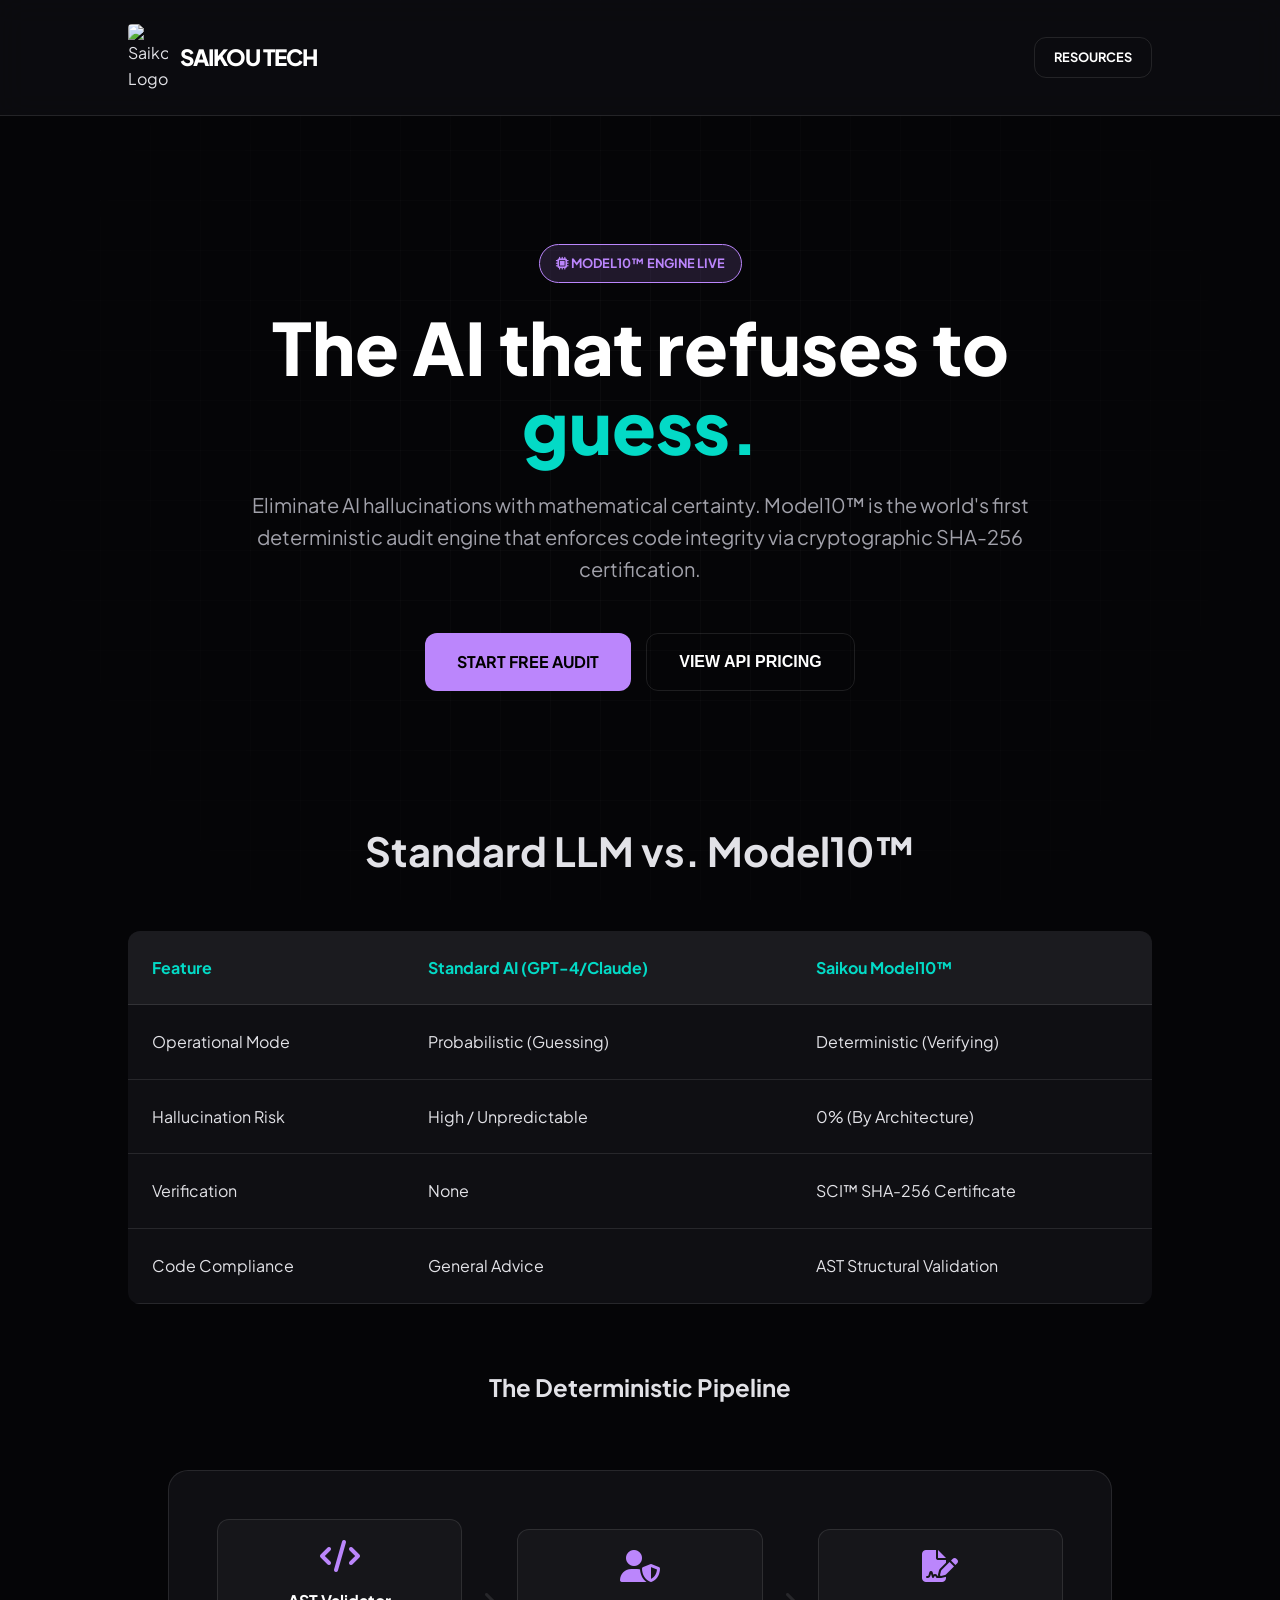
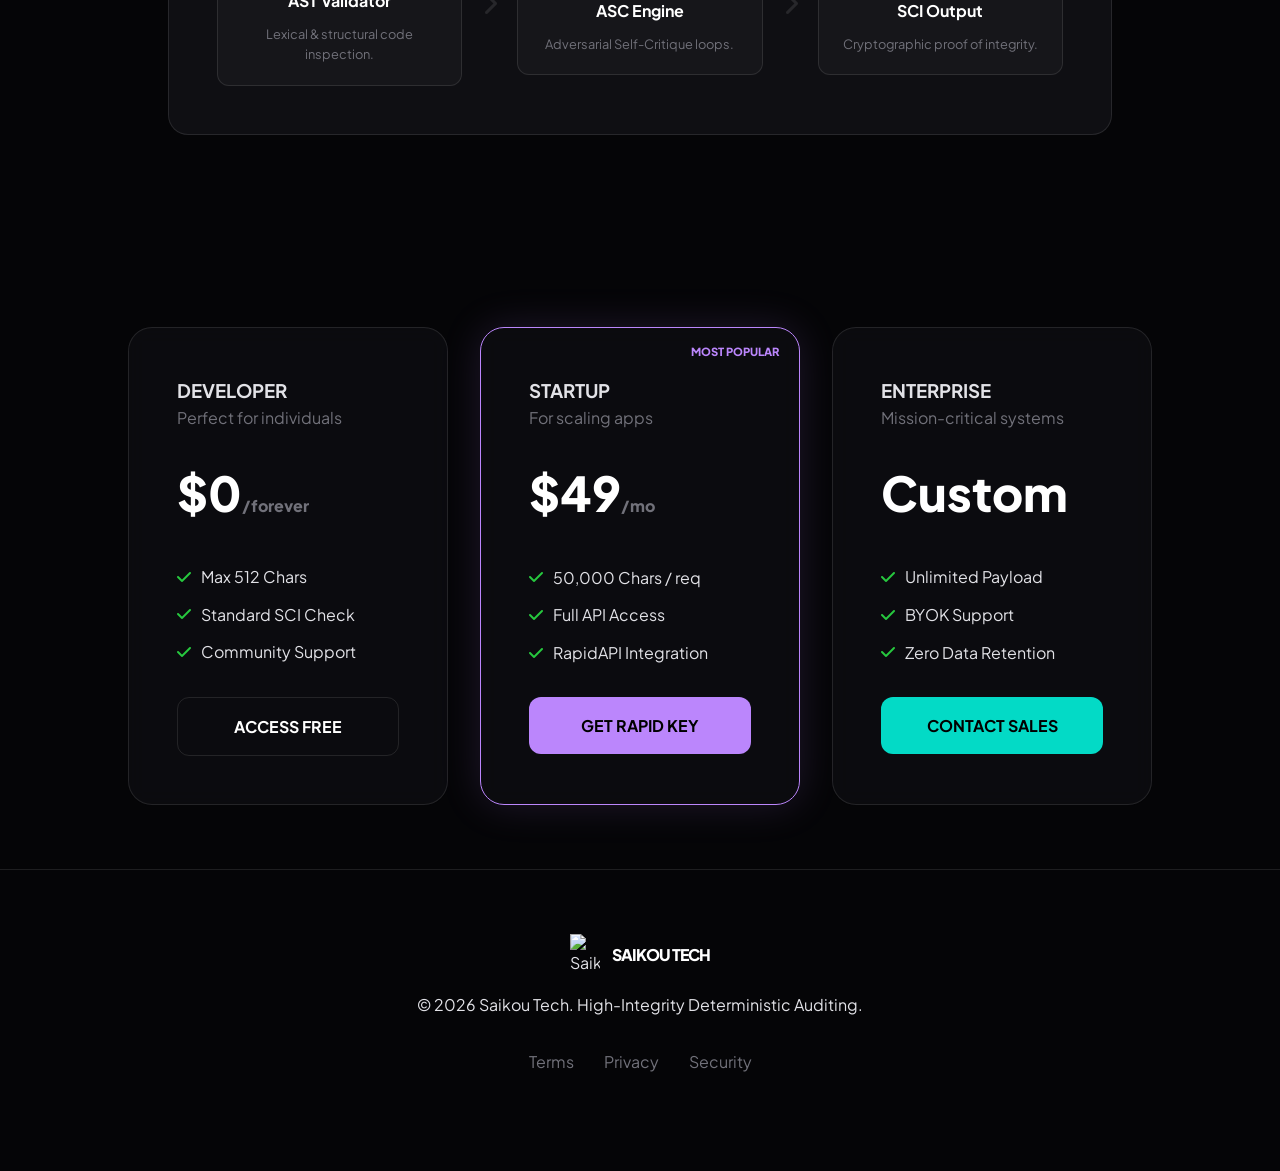
==== commit 123ea8ab: "UI: Master Developer Redesign 2026 - Deterministic Focus" ====
--- a/index.html
+++ b/index.html
@@ -3,219 +3,277 @@
 <head>
     <meta charset="UTF-8">
     <meta name="viewport" content="width=device-width, initial-scale=1.0">
-    <title>Saikou Tech | Model10™ Audit Engine</title>
-    <link rel="stylesheet" href="https://cdnjs.cloudflare.com/ajax/libs/font-awesome/6.0.0/css/all.min.css">
+    <meta name="description" content="Saikou Tech Model10™: The only deterministic AI audit engine with Zero-Hallucination guarantee and SCI Cryptographic Certification.">
+    <title>Saikou Tech | Model10™ Deterministic Audit Engine</title>
+    
+    <link rel="stylesheet" href="https://cdnjs.cloudflare.com/ajax/libs/font-awesome/6.4.0/css/all.min.css">
+    <link href="https://fonts.googleapis.com/css2?family=JetBrains+Mono:wght@400;700&family=Plus+Jakarta+Sans:wght@400;600;800&display=swap" rel="stylesheet">
+
     <style>
         :root {
-            --bg: #0a0a0c;
+            --bg: #050507;
+            --surface: #0f0f13;
             --primary: #bb86fc;
             --secondary: #03dac6;
-            --accent: #cf6679;
-            --glass: rgba(255, 255, 255, 0.05);
+            --accent: #f471b0;
+            --glass: rgba(15, 15, 19, 0.7);
+            --border: rgba(255, 255, 255, 0.1);
         }
 
         * { margin: 0; padding: 0; box-sizing: border-box; }
         body { 
             background: var(--bg); 
-            color: #fff; 
-            font-family: 'Inter', -apple-system, sans-serif;
+            color: #e2e2e7; 
+            font-family: 'Plus Jakarta Sans', sans-serif;
+            line-height: 1.6;
             overflow-x: hidden;
         }
 
-        /* Background Video Wrapper */
-        .video-bg {
+        /* --- Animated Background Net --- */
+        .bg-grid {
             position: fixed;
             top: 0; left: 0; width: 100%; height: 100%;
+            background-image: linear-gradient(var(--border) 1px, transparent 1px), linear-gradient(90deg, var(--border) 1px, transparent 1px);
+            background-size: 50px 50px;
             z-index: -1;
-            overflow: hidden;
-        }
-        .video-bg video {
-            min-width: 100%; min-height: 100%;
-            object-fit: cover;
-            opacity: 0.3; /* Subtiel aanwezig */
-            filter: grayscale(100%) brightness(50%);
-        }
-        .overlay {
-            position: fixed;
-            top: 0; left: 0; width: 100%; height: 100%;
-            background: radial-gradient(circle, transparent 20%, var(--bg) 80%);
-            z-index: -1;
-        }
-
-        /* Nav */
+            mask-image: radial-gradient(circle at 50% 50%, black, transparent);
+            opacity: 0.3;
+        }
+
+        /* --- Navigation --- */
         nav {
-            padding: 2rem;
-            display: flex;
-            justify-content: space-between;
-            align-items: center;
-            backdrop-filter: blur(10px);
-            position: sticky; top: 0; z-index: 100;
-        }
-        .logo { font-weight: 800; letter-spacing: 2px; font-size: 1.5rem; color: var(--primary); }
-
-        /* Hero Section */
-        header {
-            height: 90vh;
-            display: flex;
-            flex-direction: column;
-            justify-content: center;
-            align-items: center;
+            position: sticky; top: 0; z-index: 1000;
+            display: flex; justify-content: space-between; align-items: center;
+            padding: 1.5rem 10%;
+            background: var(--glass);
+            backdrop-filter: blur(15px);
+            border-bottom: 1px solid var(--border);
+        }
+        .logo-container { display: flex; align-items: center; gap: 12px; }
+        .logo-img { width: 40px; height: auto; border-radius: 4px; }
+        .logo-text { font-weight: 800; font-size: 1.4rem; letter-spacing: -1px; color: #fff; }
+
+        /* --- Hero Section --- */
+        .hero {
+            padding: 8rem 10% 4rem;
             text-align: center;
-            padding: 2rem;
-        }
-
-        .glitch {
-            font-size: 4rem;
-            font-weight: 900;
-            text-transform: uppercase;
-            margin-bottom: 1rem;
-            background: linear-gradient(90deg, #fff, var(--primary));
-            -webkit-background-clip: text;
-            -webkit-text-fill-color: transparent;
-        }
-
-        .hero-sub {
-            font-size: 1.2rem;
-            color: #aaa;
-            max-width: 600px;
-            margin-bottom: 2rem;
-        }
-
-        /* Live Audit Simulation */
-        .terminal {
-            background: #000;
+            max-width: 1200px; margin: 0 auto;
+        }
+        .badge {
+            background: rgba(187, 134, 252, 0.15);
+            color: var(--primary);
+            padding: 8px 16px; border-radius: 100px;
+            font-size: 0.8rem; font-weight: 700;
+            display: inline-block; margin-bottom: 1.5rem;
             border: 1px solid var(--primary);
-            border-radius: 8px;
-            width: 100%;
-            max-width: 700px;
-            padding: 20px;
-            font-family: 'JetBrains Mono', monospace;
-            box-shadow: 0 0 30px rgba(187, 134, 252, 0.2);
+        }
+        h1 { font-size: clamp(2.5rem, 8vw, 4.5rem); line-height: 1.1; font-weight: 800; color: #fff; margin-bottom: 1.5rem; }
+        h1 span { color: var(--secondary); }
+        .hero-sub { font-size: 1.25rem; color: #a1a1aa; max-width: 800px; margin: 0 auto 3rem; }
+
+        /* --- Workflow Visual (SVG Pipeline) --- */
+        .workflow-visual {
+            background: var(--surface);
+            border: 1px solid var(--border);
+            border-radius: 20px;
+            padding: 3rem;
+            margin: 4rem auto;
             position: relative;
             overflow: hidden;
         }
-        .terminal-header { display: flex; gap: 8px; margin-bottom: 15px; }
-        .dot { width: 12px; height: 12px; border-radius: 50%; }
-        .red { background: #ff5f56; } .yellow { background: #ffbd2e; } .green { background: #27c93f; }
-
-        .typewriter {
-            font-size: 0.9rem;
-            color: var(--secondary);
-            border-right: 2px solid var(--secondary);
-            white-space: nowrap;
-            overflow: hidden;
-            width: 0;
-            animation: typing 4s steps(40) infinite;
-        }
-
-        @keyframes typing {
-            0% { width: 0; }
-            50% { width: 100%; }
-            90% { width: 100%; }
-            100% { width: 0; }
-        }
-
-        /* CTA Buttons */
-        .btn {
-            padding: 1rem 2rem;
-            border-radius: 4px;
-            text-decoration: none;
-            font-weight: bold;
-            transition: 0.3s;
-            display: inline-block;
-            margin: 0.5rem;
-        }
-        .btn-primary { background: var(--primary); color: #000; }
-        .btn-primary:hover { box-shadow: 0 0 20px var(--primary); transform: translateY(-2px); }
-        .btn-outline { border: 1px solid #555; color: #fff; }
-        .btn-outline:hover { background: var(--glass); }
-
-        /* Features Section */
-        .features {
+        .pipeline { display: flex; justify-content: space-between; align-items: center; gap: 20px; flex-wrap: wrap; }
+        .step { 
+            flex: 1; min-width: 200px; padding: 20px; 
+            background: rgba(255,255,255,0.03); border-radius: 12px;
+            border: 1px solid var(--border);
+            text-align: center;
+        }
+        .step i { font-size: 2rem; color: var(--primary); margin-bottom: 1rem; }
+        .step h4 { margin-bottom: 10px; color: #fff; }
+        .arrow { color: var(--border); font-size: 1.5rem; }
+
+        /* --- Comparison Table --- */
+        .comparison-wrap { padding: 4rem 10%; }
+        table { width: 100%; border-collapse: collapse; background: var(--surface); border-radius: 12px; overflow: hidden; }
+        th, td { padding: 1.5rem; text-align: left; border-bottom: 1px solid var(--border); }
+        th { background: rgba(255,255,255,0.05); color: var(--secondary); }
+        .check-icon { color: #27c93f; } .x-icon { color: var(--accent); }
+
+        /* --- Pricing Glassmorphism --- */
+        .pricing-grid {
             display: grid;
             grid-template-columns: repeat(auto-fit, minmax(300px, 1fr));
-            gap: 2rem;
-            padding: 5rem 2rem;
-            max-width: 1200px;
-            margin: 0 auto;
-        }
-        .feature-card {
+            gap: 2rem; padding: 4rem 10%;
+        }
+        .price-card {
             background: var(--glass);
-            padding: 2rem;
-            border-radius: 12px;
-            border: 1px solid rgba(255,255,255,0.1);
-            transition: 0.3s;
-        }
-        .feature-card:hover { border-color: var(--secondary); transform: translateY(-10px); }
-        .feature-card i { font-size: 2rem; color: var(--secondary); margin-bottom: 1rem; }
-
-        footer {
-            padding: 4rem 2rem;
-            text-align: center;
-            background: rgba(0,0,0,0.8);
-            border-top: 1px solid #222;
-        }
-        .legal-links a { color: #555; margin: 0 10px; text-decoration: none; font-size: 0.9rem; }
-        .legal-links a:hover { color: var(--primary); }
-
+            backdrop-filter: blur(10px);
+            padding: 3rem; border-radius: 24px;
+            border: 1px solid var(--border);
+            transition: 0.4s cubic-bezier(0.175, 0.885, 0.32, 1.275);
+            position: relative;
+        }
+        .price-card.featured { border-color: var(--primary); box-shadow: 0 0 40px rgba(187, 134, 252, 0.15); }
+        .price-card:hover { transform: scale(1.03); border-color: var(--secondary); }
+        .price-tag { font-size: 3rem; font-weight: 800; color: #fff; margin: 1.5rem 0; }
+        .price-tag span { font-size: 1rem; color: #71717a; }
+        .feature-list { list-style: none; margin: 2rem 0; text-align: left; }
+        .feature-list li { margin-bottom: 12px; display: flex; align-items: center; gap: 10px; }
+
+        /* --- CTA Buttons --- */
+        .btn {
+            display: inline-flex; align-items: center; justify-content: center;
+            padding: 1rem 2rem; border-radius: 12px;
+            font-weight: 700; text-decoration: none; transition: 0.3s;
+            cursor: pointer; border: none; font-size: 1rem;
+        }
+        .btn-primary { background: var(--primary); color: #000; }
+        .btn-secondary { background: var(--secondary); color: #000; }
+        .btn-outline { background: transparent; color: #fff; border: 1px solid var(--border); }
+        .btn:hover { opacity: 0.9; transform: translateY(-2px); }
+
+        footer { padding: 4rem 10%; border-top: 1px solid var(--border); text-align: center; }
+        .footer-links { margin: 2rem 0; display: flex; justify-content: center; gap: 30px; }
+        .footer-links a { color: #71717a; text-decoration: none; }
+        .footer-links a:hover { color: var(--primary); }
+
+        @media (max-width: 768px) {
+            .pipeline { flex-direction: column; }
+            .arrow { transform: rotate(90deg); margin: 10px 0; }
+        }
     </style>
 </head>
 <body>
 
-    <div class="video-bg">
-        <video autoplay muted loop playsinline>
-            <source src="https://assets.mixkit.co/videos/preview/mixkit-digital-animation-of-blue-data-clouds-4422-large.mp4" type="video/mp4">
-        </video>
-        <div class="overlay"></div>
-    </div>
+    <div class="bg-grid"></div>
 
     <nav>
-        <div class="logo">SAIKOU TECH</div>
-        <div>
-            <a href="legal.html" class="btn btn-outline" style="font-size: 0.8rem;">LEGAL</a>
+        <div class="logo-container">
+            <img src="77020.png" alt="Saikou Logo" class="logo-img">
+            <span class="logo-text">SAIKOU TECH</span>
+        </div>
+        <div class="nav-links">
+            <a href="legal.html" class="btn btn-outline" style="padding: 0.6rem 1.2rem; font-size: 0.8rem;">RESOURCES</a>
         </div>
     </nav>
 
-    <header>
-        <h1 class="glitch">Model10™</h1>
-        <p class="hero-sub">Standard AI is a liability. Model10™ is your insurance. The only Audit Engine that refuses to guess and delivers mathematical proof.</p>
+    <header class="hero">
+        <div class="badge"><i class="fas fa-microchip"></i> MODEL10™ ENGINE LIVE</div>
+        <h1>The AI that refuses to <span>guess.</span></h1>
+        <p class="hero-sub">Eliminate AI hallucinations with mathematical certainty. Model10™ is the world's first deterministic audit engine that enforces code integrity via cryptographic SHA-256 certification.</p>
         
-        <div class="terminal">
-            <div class="terminal-header">
-                <div class="dot red"></div><div class="dot yellow"></div><div class="dot green"></div>
+        <div style="display: flex; gap: 15px; justify-content: center; flex-wrap: wrap;">
+            <a href="https://poe.com/SaikouTech_Model10" class="btn btn-primary">START FREE AUDIT</a>
+            <button onclick="document.getElementById('pricing').scrollIntoView()" class="btn btn-outline">VIEW API PRICING</button>
+        </div>
+    </header>
+
+    <section class="comparison-wrap">
+        <h2 style="text-align: center; margin-bottom: 3rem; font-size: 2.5rem;">Standard LLM vs. <span>Model10™</span></h2>
+        <table>
+            <thead>
+                <tr>
+                    <th>Feature</th>
+                    <th>Standard AI (GPT-4/Claude)</th>
+                    <th>Saikou Model10™</th>
+                </tr>
+            </thead>
+            <tbody>
+                <tr>
+                    <td>Operational Mode</td>
+                    <td>Probabilistic (Guessing)</td>
+                    <td>Deterministic (Verifying)</td>
+                </tr>
+                <tr>
+                    <td>Hallucination Risk</td>
+                    <td>High / Unpredictable</td>
+                    <td>0% (By Architecture)</td>
+                </tr>
+                <tr>
+                    <td>Verification</td>
+                    <td>None</td>
+                    <td>SCI™ SHA-256 Certificate</td>
+                </tr>
+                <tr>
+                    <td>Code Compliance</td>
+                    <td>General Advice</td>
+                    <td>AST Structural Validation</td>
+                </tr>
+            </tbody>
+        </table>
+    </section>
+
+    <section class="hero" style="padding-top: 0;">
+        <h2 style="margin-bottom: 2rem;">The Deterministic Pipeline</h2>
+        <div class="workflow-visual">
+            <div class="pipeline">
+                <div class="step">
+                    <i class="fas fa-code"></i>
+                    <h4>AST Validator</h4>
+                    <p style="font-size: 0.8rem; color: #71717a;">Lexical & structural code inspection.</p>
+                </div>
+                <div class="arrow"><i class="fas fa-chevron-right"></i></div>
+                <div class="step">
+                    <i class="fas fa-user-shield"></i>
+                    <h4>ASC Engine</h4>
+                    <p style="font-size: 0.8rem; color: #71717a;">Adversarial Self-Critique loops.</p>
+                </div>
+                <div class="arrow"><i class="fas fa-chevron-right"></i></div>
+                <div class="step">
+                    <i class="fas fa-file-signature"></i>
+                    <h4>SCI Output</h4>
+                    <p style="font-size: 0.8rem; color: #71717a;">Cryptographic proof of integrity.</p>
+                </div>
             </div>
-            <div style="color: #666; margin-bottom: 10px;">// Initializing Model10 Verification...</div>
-            <div class="typewriter">> Checking AST Validator... OK</div>
-            <div style="color: var(--primary); margin-top: 10px;">> SCI-CERTIFICATE ISSUED: SHA-256 [VERIFIED]</div>
-        </div>
-
-        <div style="margin-top: 3rem;">
-            <a href="https://poe.com/SaikouTech_Model10" class="btn btn-primary">START FREE AUDIT</a>
-            <a href="#tiers" class="btn btn-outline">ENTERPRISE API</a>
-        </div>
-    </header>
-
-    <section class="features" id="tiers">
-        <div class="feature-card">
-            <i class="fas fa-shield-halved"></i>
-            <h3>Zero-Hallucination</h3>
-            <p>Our 3-layer architecture (AST, ASC, Gateway) ensures that if the AI isn't 100% sure, it remains silent.</p>
-        </div>
-        <div class="feature-card">
-            <i class="fas fa-key"></i>
-            <h3>SCI-Certificates</h3>
-            <p>Every audit is cryptographically sealed with a SHA-256 hash, proving code integrity to your clients.</p>
-        </div>
-        <div class="feature-card">
-            <i class="fas fa-server"></i>
-            <h3>Zero Retention</h3>
-            <p>We do not store your code. We do not train on your data. Total privacy by design.</p>
         </div>
     </section>
 
+    <section id="pricing" class="pricing-grid">
+        <div class="price-card">
+            <h3>DEVELOPER</h3>
+            <p style="color: #71717a;">Perfect for individuals</p>
+            <div class="price-tag">$0<span>/forever</span></div>
+            <ul class="feature-list">
+                <li><i class="fas fa-check check-icon"></i> Max 512 Chars</li>
+                <li><i class="fas fa-check check-icon"></i> Standard SCI Check</li>
+                <li><i class="fas fa-check check-icon"></i> Community Support</li>
+            </ul>
+            <a href="https://poe.com/SaikouTech_Model10" class="btn btn-outline" style="width: 100%;">ACCESS FREE</a>
+        </div>
+
+        <div class="price-card featured">
+            <div style="position: absolute; top: 15px; right: 20px; color: var(--primary); font-size: 0.7rem; font-weight: 800;">MOST POPULAR</div>
+            <h3>STARTUP</h3>
+            <p style="color: #71717a;">For scaling apps</p>
+            <div class="price-tag">$49<span>/mo</span></div>
+            <ul class="feature-list">
+                <li><i class="fas fa-check check-icon"></i> 50,000 Chars / req</li>
+                <li><i class="fas fa-check check-icon"></i> Full API Access</li>
+                <li><i class="fas fa-check check-icon"></i> RapidAPI Integration</li>
+            </ul>
+            <a href="#" class="btn btn-primary" style="width: 100%;">GET RAPID KEY</a>
+        </div>
+
+        <div class="price-card">
+            <h3>ENTERPRISE</h3>
+            <p style="color: #71717a;">Mission-critical systems</p>
+            <div class="price-tag">Custom</div>
+            <ul class="feature-list">
+                <li><i class="fas fa-check check-icon"></i> Unlimited Payload</li>
+                <li><i class="fas fa-check check-icon"></i> BYOK Support</li>
+                <li><i class="fas fa-check check-icon"></i> Zero Data Retention</li>
+            </ul>
+            <a href="mailto:ceo@saikou.tech" class="btn btn-secondary" style="width: 100%;">CONTACT SALES</a>
+        </div>
+    </section>
+
     <footer>
-        <p>© 2026 Saikou Tech. The Authority in AI Integrity.</p>
-        <div class="legal-links" style="margin-top: 20px;">
+        <div class="logo-container" style="justify-content: center; margin-bottom: 1rem;">
+            <img src="77020.png" alt="Saikou" style="width: 30px;">
+            <span class="logo-text" style="font-size: 1rem;">SAIKOU TECH</span>
+        </div>
+        <p>© 2026 Saikou Tech. High-Integrity Deterministic Auditing.</p>
+        <div class="footer-links">
             <a href="legal.html#tos">Terms</a>
             <a href="legal.html#privacy">Privacy</a>
             <a href="legal.html#disclaimer">Security</a>
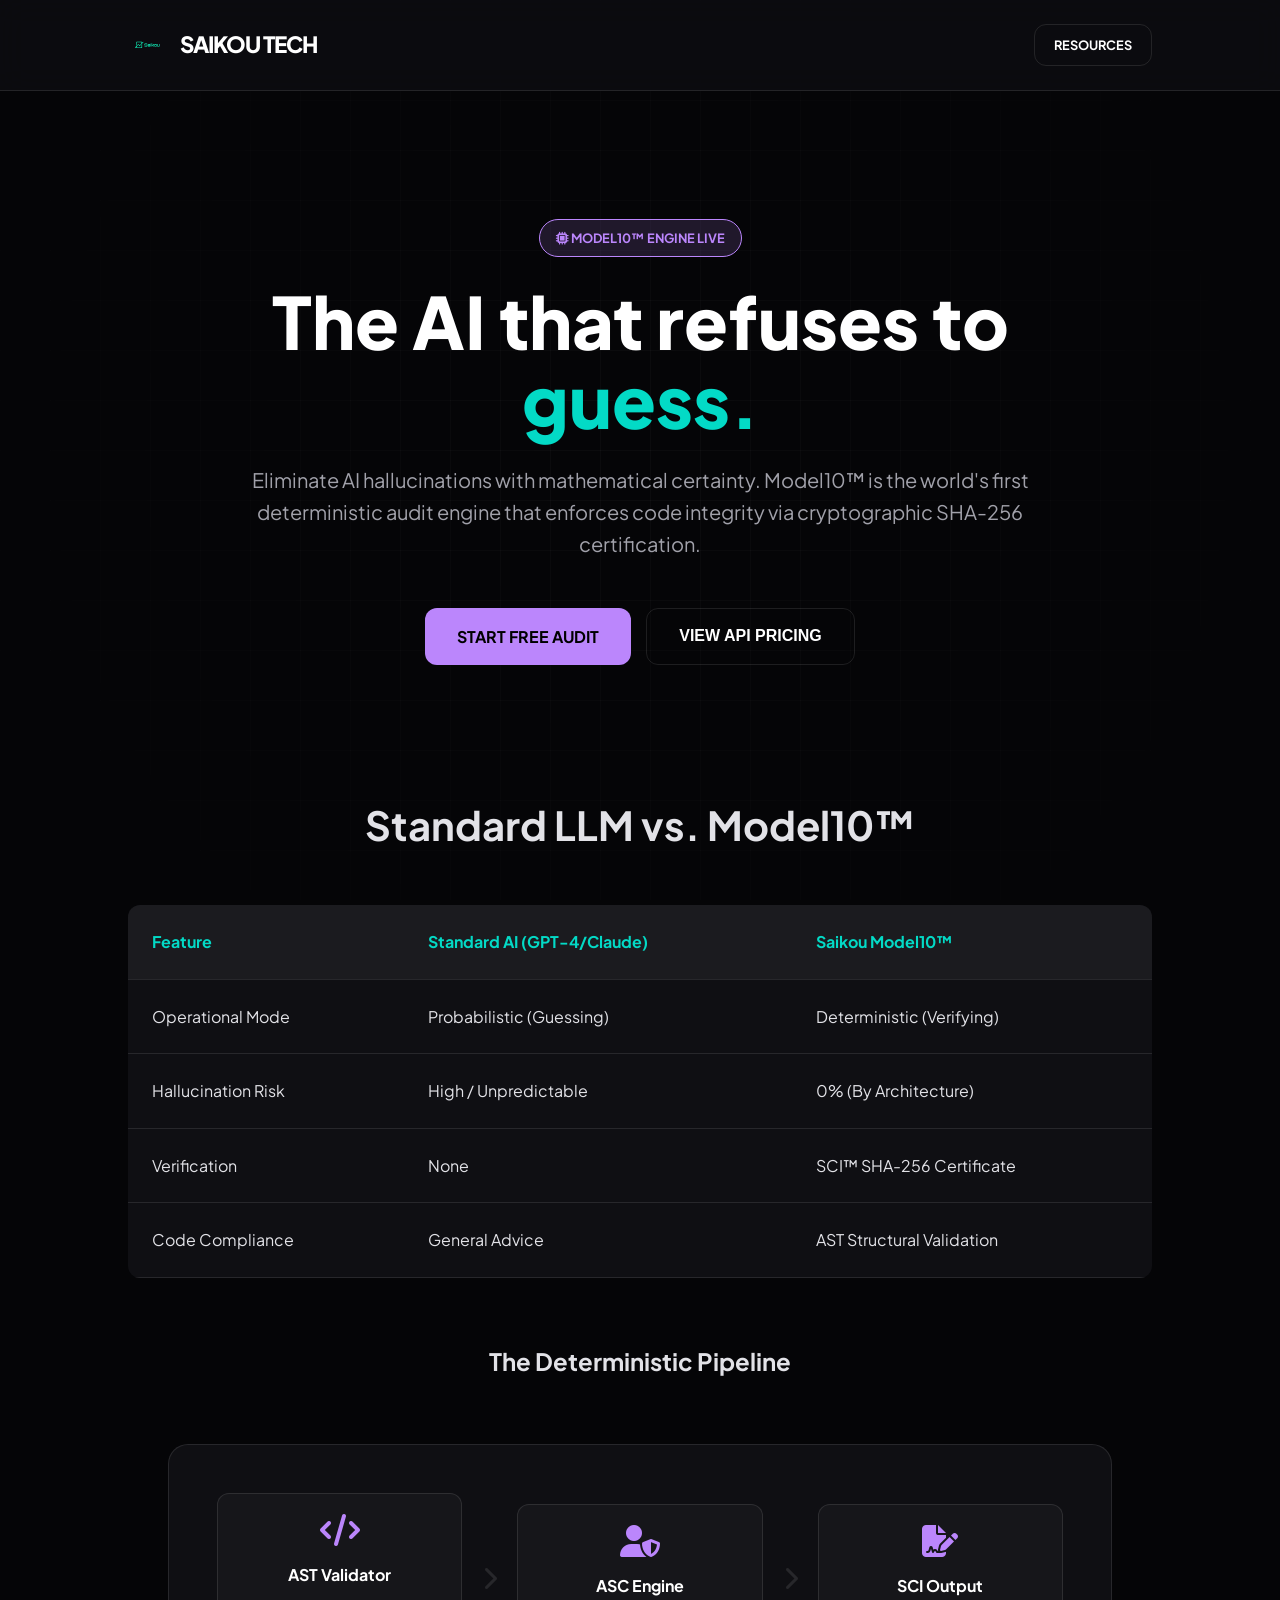
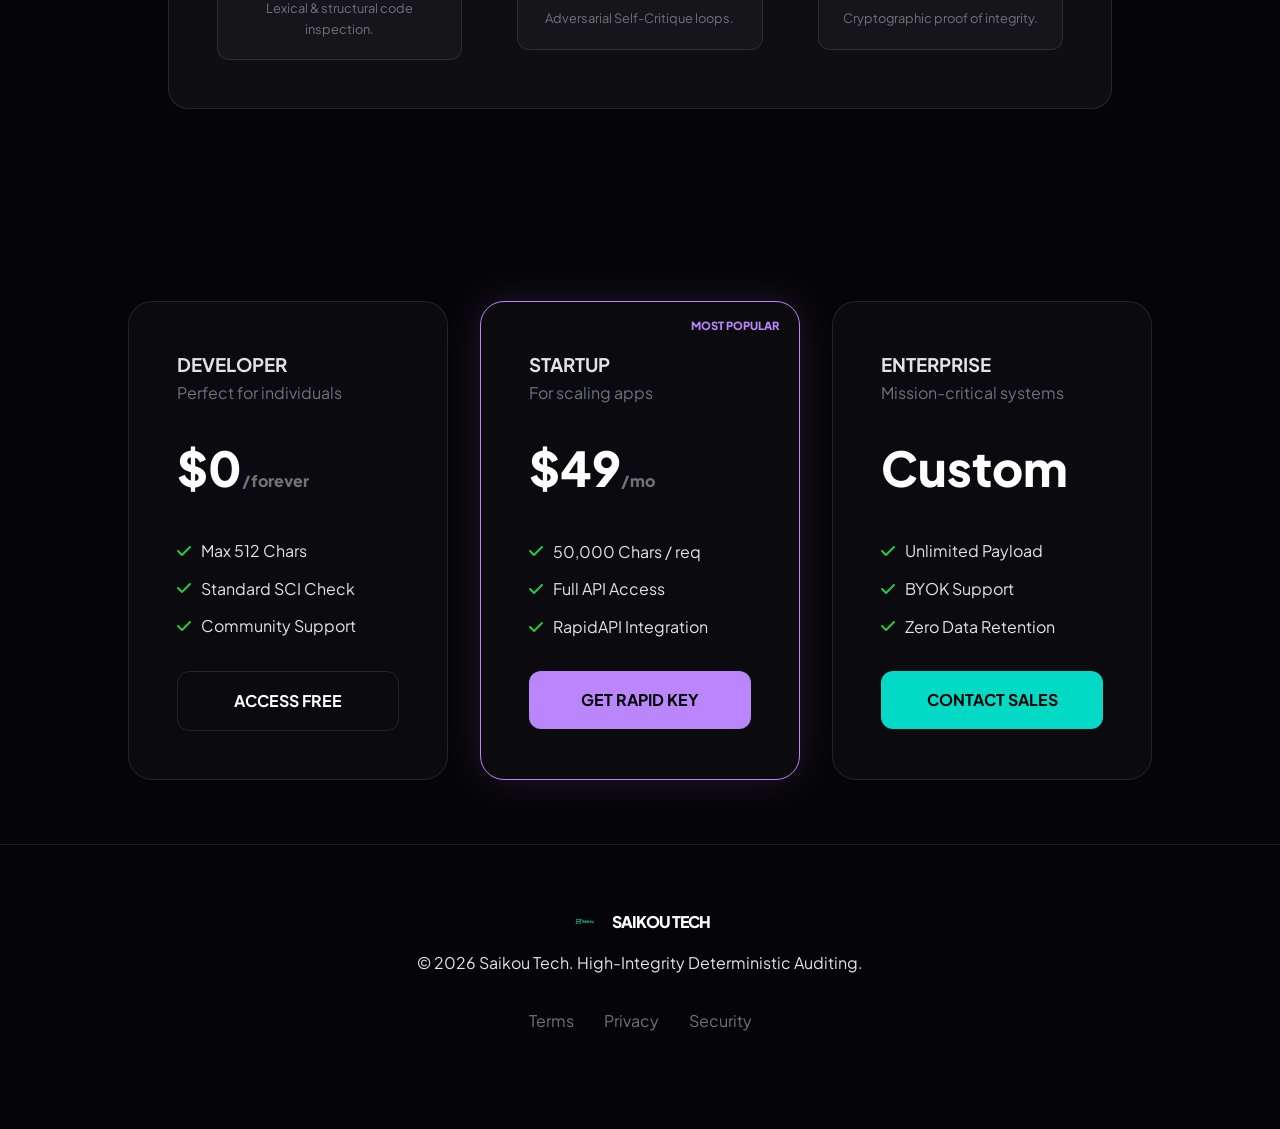
==== commit 62887ee4: "Replace logo image and update button text" ====
--- a/index.html
+++ b/index.html
@@ -149,7 +149,7 @@
 
     <nav>
         <div class="logo-container">
-            <img src="77020.png" alt="Saikou Logo" class="logo-img">
+            <img src="Saikou.tech-logo-flat-hor.svg" alt="Saikou Logo" class="logo-img">
             <span class="logo-text">SAIKOU TECH</span>
         </div>
         <div class="nav-links">
@@ -163,7 +163,8 @@
         <p class="hero-sub">Eliminate AI hallucinations with mathematical certainty. Model10™ is the world's first deterministic audit engine that enforces code integrity via cryptographic SHA-256 certification.</p>
         
         <div style="display: flex; gap: 15px; justify-content: center; flex-wrap: wrap;">
-            <a href="https://poe.com/SaikouTech_Model10" class="btn btn-primary">START FREE AUDIT</a>
+            <a href="https://poe.com/SaikouTech_Model10" class="btn btn-primary">START
+                FREE AUDIT</a>
             <button onclick="document.getElementById('pricing').scrollIntoView()" class="btn btn-outline">VIEW API PRICING</button>
         </div>
     </header>
@@ -269,7 +270,7 @@
 
     <footer>
         <div class="logo-container" style="justify-content: center; margin-bottom: 1rem;">
-            <img src="77020.png" alt="Saikou" style="width: 30px;">
+            <img src="Saikou.tech-logo-flat-hor.svg" alt="Saikou" style="width: 30px;">
             <span class="logo-text" style="font-size: 1rem;">SAIKOU TECH</span>
         </div>
         <p>© 2026 Saikou Tech. High-Integrity Deterministic Auditing.</p>
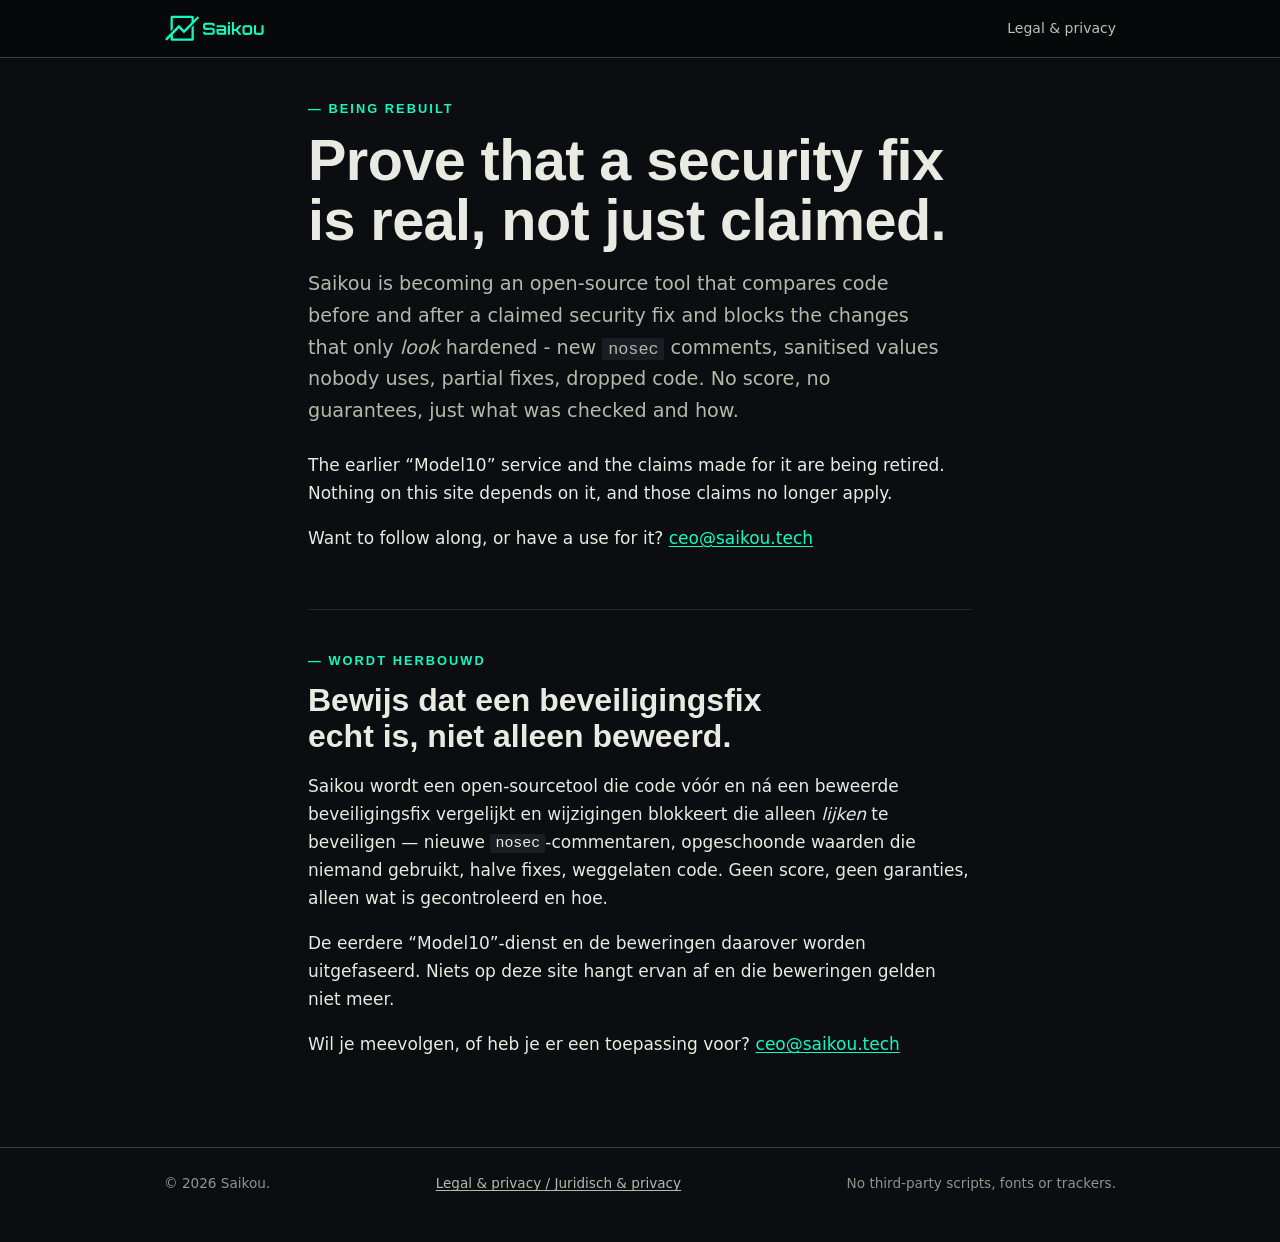
==== commit 6afdf960: "Replace unsupported Model10 claims with an honest interim page The earlier Model10 pages made claims" ====
--- a/index.html
+++ b/index.html
@@ -1,285 +1,48 @@
-<!DOCTYPE html>
+<!doctype html>
 <html lang="en">
 <head>
-    <meta charset="UTF-8">
-    <meta name="viewport" content="width=device-width, initial-scale=1.0">
-    <meta name="description" content="Saikou Tech Model10™: The only deterministic AI audit engine with Zero-Hallucination guarantee and SCI Cryptographic Certification.">
-    <title>Saikou Tech | Model10™ Deterministic Audit Engine</title>
-    
-    <link rel="stylesheet" href="https://cdnjs.cloudflare.com/ajax/libs/font-awesome/6.4.0/css/all.min.css">
-    <link href="https://fonts.googleapis.com/css2?family=JetBrains+Mono:wght@400;700&family=Plus+Jakarta+Sans:wght@400;600;800&display=swap" rel="stylesheet">
-
-    <style>
-        :root {
-            --bg: #050507;
-            --surface: #0f0f13;
-            --primary: #bb86fc;
-            --secondary: #03dac6;
-            --accent: #f471b0;
-            --glass: rgba(15, 15, 19, 0.7);
-            --border: rgba(255, 255, 255, 0.1);
-        }
-
-        * { margin: 0; padding: 0; box-sizing: border-box; }
-        body { 
-            background: var(--bg); 
-            color: #e2e2e7; 
-            font-family: 'Plus Jakarta Sans', sans-serif;
-            line-height: 1.6;
-            overflow-x: hidden;
-        }
-
-        /* --- Animated Background Net --- */
-        .bg-grid {
-            position: fixed;
-            top: 0; left: 0; width: 100%; height: 100%;
-            background-image: linear-gradient(var(--border) 1px, transparent 1px), linear-gradient(90deg, var(--border) 1px, transparent 1px);
-            background-size: 50px 50px;
-            z-index: -1;
-            mask-image: radial-gradient(circle at 50% 50%, black, transparent);
-            opacity: 0.3;
-        }
-
-        /* --- Navigation --- */
-        nav {
-            position: sticky; top: 0; z-index: 1000;
-            display: flex; justify-content: space-between; align-items: center;
-            padding: 1.5rem 10%;
-            background: var(--glass);
-            backdrop-filter: blur(15px);
-            border-bottom: 1px solid var(--border);
-        }
-        .logo-container { display: flex; align-items: center; gap: 12px; }
-        .logo-img { width: 40px; height: auto; border-radius: 4px; }
-        .logo-text { font-weight: 800; font-size: 1.4rem; letter-spacing: -1px; color: #fff; }
-
-        /* --- Hero Section --- */
-        .hero {
-            padding: 8rem 10% 4rem;
-            text-align: center;
-            max-width: 1200px; margin: 0 auto;
-        }
-        .badge {
-            background: rgba(187, 134, 252, 0.15);
-            color: var(--primary);
-            padding: 8px 16px; border-radius: 100px;
-            font-size: 0.8rem; font-weight: 700;
-            display: inline-block; margin-bottom: 1.5rem;
-            border: 1px solid var(--primary);
-        }
-        h1 { font-size: clamp(2.5rem, 8vw, 4.5rem); line-height: 1.1; font-weight: 800; color: #fff; margin-bottom: 1.5rem; }
-        h1 span { color: var(--secondary); }
-        .hero-sub { font-size: 1.25rem; color: #a1a1aa; max-width: 800px; margin: 0 auto 3rem; }
-
-        /* --- Workflow Visual (SVG Pipeline) --- */
-        .workflow-visual {
-            background: var(--surface);
-            border: 1px solid var(--border);
-            border-radius: 20px;
-            padding: 3rem;
-            margin: 4rem auto;
-            position: relative;
-            overflow: hidden;
-        }
-        .pipeline { display: flex; justify-content: space-between; align-items: center; gap: 20px; flex-wrap: wrap; }
-        .step { 
-            flex: 1; min-width: 200px; padding: 20px; 
-            background: rgba(255,255,255,0.03); border-radius: 12px;
-            border: 1px solid var(--border);
-            text-align: center;
-        }
-        .step i { font-size: 2rem; color: var(--primary); margin-bottom: 1rem; }
-        .step h4 { margin-bottom: 10px; color: #fff; }
-        .arrow { color: var(--border); font-size: 1.5rem; }
-
-        /* --- Comparison Table --- */
-        .comparison-wrap { padding: 4rem 10%; }
-        table { width: 100%; border-collapse: collapse; background: var(--surface); border-radius: 12px; overflow: hidden; }
-        th, td { padding: 1.5rem; text-align: left; border-bottom: 1px solid var(--border); }
-        th { background: rgba(255,255,255,0.05); color: var(--secondary); }
-        .check-icon { color: #27c93f; } .x-icon { color: var(--accent); }
-
-        /* --- Pricing Glassmorphism --- */
-        .pricing-grid {
-            display: grid;
-            grid-template-columns: repeat(auto-fit, minmax(300px, 1fr));
-            gap: 2rem; padding: 4rem 10%;
-        }
-        .price-card {
-            background: var(--glass);
-            backdrop-filter: blur(10px);
-            padding: 3rem; border-radius: 24px;
-            border: 1px solid var(--border);
-            transition: 0.4s cubic-bezier(0.175, 0.885, 0.32, 1.275);
-            position: relative;
-        }
-        .price-card.featured { border-color: var(--primary); box-shadow: 0 0 40px rgba(187, 134, 252, 0.15); }
-        .price-card:hover { transform: scale(1.03); border-color: var(--secondary); }
-        .price-tag { font-size: 3rem; font-weight: 800; color: #fff; margin: 1.5rem 0; }
-        .price-tag span { font-size: 1rem; color: #71717a; }
-        .feature-list { list-style: none; margin: 2rem 0; text-align: left; }
-        .feature-list li { margin-bottom: 12px; display: flex; align-items: center; gap: 10px; }
-
-        /* --- CTA Buttons --- */
-        .btn {
-            display: inline-flex; align-items: center; justify-content: center;
-            padding: 1rem 2rem; border-radius: 12px;
-            font-weight: 700; text-decoration: none; transition: 0.3s;
-            cursor: pointer; border: none; font-size: 1rem;
-        }
-        .btn-primary { background: var(--primary); color: #000; }
-        .btn-secondary { background: var(--secondary); color: #000; }
-        .btn-outline { background: transparent; color: #fff; border: 1px solid var(--border); }
-        .btn:hover { opacity: 0.9; transform: translateY(-2px); }
-
-        footer { padding: 4rem 10%; border-top: 1px solid var(--border); text-align: center; }
-        .footer-links { margin: 2rem 0; display: flex; justify-content: center; gap: 30px; }
-        .footer-links a { color: #71717a; text-decoration: none; }
-        .footer-links a:hover { color: var(--primary); }
-
-        @media (max-width: 768px) {
-            .pipeline { flex-direction: column; }
-            .arrow { transform: rotate(90deg); margin: 10px 0; }
-        }
-    </style>
+<meta charset="utf-8">
+<meta name="viewport" content="width=device-width, initial-scale=1">
+<title>Saikou - being rebuilt / wordt herbouwd</title>
+<meta name="description" content="Saikou is being rebuilt as an open-source verifier for AI-written security fixes. / Saikou wordt herbouwd als open-source verificateur voor door AI geschreven beveiligingsfixes.">
+<link rel="stylesheet" href="assets/style.css">
+<link rel="icon" href="Saikou.tech-favicon.svg" type="image/svg+xml">
+<!-- Published as index.html in interim mode (scripts/stage_site.py), hence the canonical. -->
+<link rel="canonical" href="https://saikou.tech/">
+<meta property="og:type" content="website">
+<meta property="og:site_name" content="Saikou">
+<meta property="og:title" content="Saikou - being rebuilt / wordt herbouwd">
+<meta property="og:description" content="Saikou is being rebuilt as an open-source verifier for AI-written security fixes. / Saikou wordt herbouwd als open-source verificateur voor door AI geschreven beveiligingsfixes.">
+<meta property="og:url" content="https://saikou.tech/">
+<meta property="og:locale" content="en_GB">
+<meta property="og:locale:alternate" content="nl_NL">
+<meta name="twitter:card" content="summary">
 </head>
 <body>
-
-    <div class="bg-grid"></div>
-
-    <nav>
-        <div class="logo-container">
-            <img src="Saikou.tech-logo-flat-hor.svg" alt="Saikou Logo" class="logo-img">
-            <span class="logo-text">SAIKOU TECH</span>
-        </div>
-        <div class="nav-links">
-            <a href="legal.html" class="btn btn-outline" style="padding: 0.6rem 1.2rem; font-size: 0.8rem;">RESOURCES</a>
-        </div>
-    </nav>
-
-    <header class="hero">
-        <div class="badge"><i class="fas fa-microchip"></i> MODEL10™ ENGINE LIVE</div>
-        <h1>The AI that refuses to <span>guess.</span></h1>
-        <p class="hero-sub">Eliminate AI hallucinations with mathematical certainty. Model10™ is the world's first deterministic audit engine that enforces code integrity via cryptographic SHA-256 certification.</p>
-        
-        <div style="display: flex; gap: 15px; justify-content: center; flex-wrap: wrap;">
-            <a href="https://poe.com/SaikouTech_Model10" class="btn btn-primary">START
-                FREE AUDIT</a>
-            <button onclick="document.getElementById('pricing').scrollIntoView()" class="btn btn-outline">VIEW API PRICING</button>
-        </div>
-    </header>
-
-    <section class="comparison-wrap">
-        <h2 style="text-align: center; margin-bottom: 3rem; font-size: 2.5rem;">Standard LLM vs. <span>Model10™</span></h2>
-        <table>
-            <thead>
-                <tr>
-                    <th>Feature</th>
-                    <th>Standard AI (GPT-4/Claude)</th>
-                    <th>Saikou Model10™</th>
-                </tr>
-            </thead>
-            <tbody>
-                <tr>
-                    <td>Operational Mode</td>
-                    <td>Probabilistic (Guessing)</td>
-                    <td>Deterministic (Verifying)</td>
-                </tr>
-                <tr>
-                    <td>Hallucination Risk</td>
-                    <td>High / Unpredictable</td>
-                    <td>0% (By Architecture)</td>
-                </tr>
-                <tr>
-                    <td>Verification</td>
-                    <td>None</td>
-                    <td>SCI™ SHA-256 Certificate</td>
-                </tr>
-                <tr>
-                    <td>Code Compliance</td>
-                    <td>General Advice</td>
-                    <td>AST Structural Validation</td>
-                </tr>
-            </tbody>
-        </table>
-    </section>
-
-    <section class="hero" style="padding-top: 0;">
-        <h2 style="margin-bottom: 2rem;">The Deterministic Pipeline</h2>
-        <div class="workflow-visual">
-            <div class="pipeline">
-                <div class="step">
-                    <i class="fas fa-code"></i>
-                    <h4>AST Validator</h4>
-                    <p style="font-size: 0.8rem; color: #71717a;">Lexical & structural code inspection.</p>
-                </div>
-                <div class="arrow"><i class="fas fa-chevron-right"></i></div>
-                <div class="step">
-                    <i class="fas fa-user-shield"></i>
-                    <h4>ASC Engine</h4>
-                    <p style="font-size: 0.8rem; color: #71717a;">Adversarial Self-Critique loops.</p>
-                </div>
-                <div class="arrow"><i class="fas fa-chevron-right"></i></div>
-                <div class="step">
-                    <i class="fas fa-file-signature"></i>
-                    <h4>SCI Output</h4>
-                    <p style="font-size: 0.8rem; color: #71717a;">Cryptographic proof of integrity.</p>
-                </div>
-            </div>
-        </div>
-    </section>
-
-    <section id="pricing" class="pricing-grid">
-        <div class="price-card">
-            <h3>DEVELOPER</h3>
-            <p style="color: #71717a;">Perfect for individuals</p>
-            <div class="price-tag">$0<span>/forever</span></div>
-            <ul class="feature-list">
-                <li><i class="fas fa-check check-icon"></i> Max 512 Chars</li>
-                <li><i class="fas fa-check check-icon"></i> Standard SCI Check</li>
-                <li><i class="fas fa-check check-icon"></i> Community Support</li>
-            </ul>
-            <a href="https://poe.com/SaikouTech_Model10" class="btn btn-outline" style="width: 100%;">ACCESS FREE</a>
-        </div>
-
-        <div class="price-card featured">
-            <div style="position: absolute; top: 15px; right: 20px; color: var(--primary); font-size: 0.7rem; font-weight: 800;">MOST POPULAR</div>
-            <h3>STARTUP</h3>
-            <p style="color: #71717a;">For scaling apps</p>
-            <div class="price-tag">$49<span>/mo</span></div>
-            <ul class="feature-list">
-                <li><i class="fas fa-check check-icon"></i> 50,000 Chars / req</li>
-                <li><i class="fas fa-check check-icon"></i> Full API Access</li>
-                <li><i class="fas fa-check check-icon"></i> RapidAPI Integration</li>
-            </ul>
-            <a href="#" class="btn btn-primary" style="width: 100%;">GET RAPID KEY</a>
-        </div>
-
-        <div class="price-card">
-            <h3>ENTERPRISE</h3>
-            <p style="color: #71717a;">Mission-critical systems</p>
-            <div class="price-tag">Custom</div>
-            <ul class="feature-list">
-                <li><i class="fas fa-check check-icon"></i> Unlimited Payload</li>
-                <li><i class="fas fa-check check-icon"></i> BYOK Support</li>
-                <li><i class="fas fa-check check-icon"></i> Zero Data Retention</li>
-            </ul>
-            <a href="mailto:ceo@saikou.tech" class="btn btn-secondary" style="width: 100%;">CONTACT SALES</a>
-        </div>
-    </section>
-
-    <footer>
-        <div class="logo-container" style="justify-content: center; margin-bottom: 1rem;">
-            <img src="Saikou.tech-logo-flat-hor.svg" alt="Saikou" style="width: 30px;">
-            <span class="logo-text" style="font-size: 1rem;">SAIKOU TECH</span>
-        </div>
-        <p>© 2026 Saikou Tech. High-Integrity Deterministic Auditing.</p>
-        <div class="footer-links">
-            <a href="legal.html#tos">Terms</a>
-            <a href="legal.html#privacy">Privacy</a>
-            <a href="legal.html#disclaimer">Security</a>
-        </div>
-    </footer>
-
+<header class="site-head"><div class="wrap">
+  <a class="brand" href="index.html"><img src="Saikou.tech-logo-flat-hor.svg" alt="Saikou" width="94" height="26"></a>
+  <nav class="nav" aria-label="Main"><a href="legal.html">Legal &amp; privacy</a></nav>
+</div></header>
+<main class="wrap narrow">
+  <section lang="en" style="border-top:none">
+    <p class="eyebrow">Being rebuilt</p>
+    <h1 style="max-width:none">Prove that a security fix is real, not just claimed.</h1>
+    <p class="lede">Saikou is becoming an open-source tool that compares code before and after a claimed security fix and blocks the changes that only <em>look</em> hardened - new <code>nosec</code> comments, sanitised values nobody uses, partial fixes, dropped code. No score, no guarantees, just what was checked and how.</p>
+    <p>The earlier &ldquo;Model10&rdquo; service and the claims made for it are being retired. Nothing on this site depends on it, and those claims no longer apply.</p>
+    <p>Want to follow along, or have a use for it? <a href="mailto:ceo@saikou.tech?subject=Saikou">ceo@saikou.tech</a></p>
+  </section>
+  <section lang="nl">
+    <p class="eyebrow">Wordt herbouwd</p>
+    <h2>Bewijs dat een beveiligingsfix echt is, niet alleen beweerd.</h2>
+    <p>Saikou wordt een open-sourcetool die code v&oacute;&oacute;r en n&aacute; een beweerde beveiligingsfix vergelijkt en wijzigingen blokkeert die alleen <em>lijken</em> te beveiligen &mdash; nieuwe <code>nosec</code>-commentaren, opgeschoonde waarden die niemand gebruikt, halve fixes, weggelaten code. Geen score, geen garanties, alleen wat is gecontroleerd en hoe.</p>
+    <p>De eerdere &ldquo;Model10&rdquo;-dienst en de beweringen daarover worden uitgefaseerd. Niets op deze site hangt ervan af en die beweringen gelden niet meer.</p>
+    <p>Wil je meevolgen, of heb je er een toepassing voor? <a href="mailto:ceo@saikou.tech?subject=Saikou">ceo@saikou.tech</a></p>
+  </section>
+</main>
+<footer><div class="wrap">
+  <span>&copy; 2026 Saikou.</span>
+  <span><a href="legal.html">Legal &amp; privacy / Juridisch &amp; privacy</a></span>
+  <span>No third-party scripts, fonts or trackers.</span>
+</div></footer>
 </body>
 </html>
--- a/assets/style.css
+++ b/assets/style.css
@@ -0,0 +1,127 @@
+/* Saikou site - system fonts only, no third-party requests. */
+/* The site is dark in every colour scheme: mint (the logo's colour) is the brand accent, red and
+   amber carry fail and warn. Do not copy these values elsewhere; docs/brand.md names the tokens. */
+:root {
+  color-scheme: dark;
+  --ground: #0b0d10; --paper: #12151a; --ink: #e9eae2; --ink-soft: #b4b9ab; --ink-faint: #8f9588;
+  --line: #252a31; --line-strong: #3a414b; --accent: #11fac0; --accent-ink: #07080a;
+  --pass: #11fac0; --pass-soft: #0f2a24; --fail: #ff7a66; --fail-soft: #2d1713;
+  --warn: #f2b84b; --warn-soft: #2b2312; --code-bg: #07080a; --code-ink: #e9eae2; --chip: #1a1e24;
+  /* Header and tool bar: the darkest band. */
+  --band: #07080a; --band-ink: #e9eae2; --band-soft: #b9c0b4; --band-line: #3a414b;
+  --mono: ui-monospace, "SF Mono", "Cascadia Mono", "Segoe UI Mono", Consolas, Menlo, monospace;
+  --sans: system-ui, -apple-system, "Segoe UI", Roboto, "Helvetica Neue", Arial, sans-serif;
+  --serif: "Iowan Old Style", "Palatino Linotype", Palatino, Georgia, "Times New Roman", serif;
+  --cond: "Arial Narrow", "Roboto Condensed", "Helvetica Neue", Arial, sans-serif;
+}
+* { box-sizing: border-box; }
+html { scroll-padding-top: 4.5rem; }
+body { margin: 0; background: var(--ground); color: var(--ink); font-family: var(--sans); font-size: 1.0625rem; line-height: 1.65; -webkit-font-smoothing: antialiased; }
+a { color: var(--accent); text-underline-offset: 2px; }
+a:hover { text-decoration-thickness: 2px; }
+code, pre, kbd { font-family: var(--mono); font-size: 0.875em; }
+code { background: var(--chip); padding: 0.1em 0.35em; border-radius: 2px; }
+.wrap { max-width: 62rem; margin: 0 auto; padding: 0 1.25rem; }
+.narrow { max-width: 44rem; }
+
+/* header */
+.site-head { background: var(--band); color: var(--band-ink); border-bottom: 1px solid var(--line-strong); }
+.site-head .wrap { display: flex; align-items: center; justify-content: space-between; gap: 1rem; flex-wrap: wrap; padding-top: 0.9rem; padding-bottom: 0.9rem; }
+.brand { font-family: var(--cond); font-weight: 800; letter-spacing: 0.08em; text-transform: uppercase; font-size: 1.15rem; color: var(--band-ink); text-decoration: none; display: inline-flex; align-items: center; gap: 0.6rem; }
+.brand img { height: 1.75rem; width: auto; display: block; }
+.nav { display: flex; gap: 1.1rem; flex-wrap: wrap; font-family: var(--sans); font-size: 0.875rem; }
+.nav a { color: var(--band-soft); text-decoration: none; }
+.nav a:hover, .nav a[aria-current="page"] { color: var(--band-ink); text-decoration: underline; }
+.lang { border: 1px solid var(--band-line); padding: 0.1rem 0.5rem; border-radius: 2px; }
+
+/* hero */
+.hero { padding: 4rem 0 2.5rem; }
+.eyebrow { font-family: var(--cond); font-weight: 700; font-size: 0.8rem; letter-spacing: 0.16em; text-transform: uppercase; color: var(--accent); margin: 0 0 0.75rem; }
+.eyebrow::before { content: "\2014\00a0"; }
+h1 { font-family: var(--cond); font-weight: 800; font-size: clamp(2.2rem, 6vw, 3.6rem); line-height: 1.04; letter-spacing: -0.01em; margin: 0 0 1.1rem; text-wrap: balance; max-width: 20ch; }
+h2 { font-family: var(--cond); font-weight: 800; font-size: clamp(1.5rem, 3.4vw, 2rem); line-height: 1.12; margin: 0 0 0.75rem; text-wrap: balance; }
+h3 { font-family: var(--cond); font-weight: 700; font-size: 1.15rem; margin: 1.4rem 0 0.35rem; }
+.lede { font-size: 1.2rem; max-width: 40rem; color: var(--ink-soft); margin: 0 0 1.5rem; }
+.meta { font-family: var(--mono); font-size: 0.8rem; color: var(--ink-faint); margin: 1.1rem 0 0; }
+.cta { display: flex; gap: 0.75rem; flex-wrap: wrap; margin-top: 0.5rem; }
+.btn { font-family: var(--cond); font-weight: 800; letter-spacing: 0.05em; text-transform: uppercase; font-size: 0.95rem; text-decoration: none; background: var(--accent); color: var(--accent-ink); padding: 0.7rem 1.3rem; border-radius: 3px; border: 2px solid var(--accent); display: inline-block; }
+.btn:hover { filter: brightness(1.1); }
+.btn.ghost { background: transparent; color: var(--ink); border-color: var(--line-strong); }
+.btn.ghost:hover { border-color: var(--accent); color: var(--accent); filter: none; }
+
+/* sections */
+section { padding: 2.5rem 0; border-top: 1px solid var(--line); }
+section.tint { background: var(--paper); }
+.grid { display: grid; gap: 1rem; grid-template-columns: repeat(auto-fit, minmax(15rem, 1fr)); margin-top: 1.25rem; }
+.card { background: var(--paper); border: 1px solid var(--line-strong); border-radius: 3px; padding: 1.1rem 1.2rem; }
+section.tint .card { background: var(--ground); }
+.card h3 { margin-top: 0; }
+.card p { margin: 0.3rem 0 0; color: var(--ink-soft); font-size: 0.98rem; }
+.prov { font-family: var(--mono); font-size: 0.7rem; text-transform: uppercase; letter-spacing: 0.05em; color: var(--ink-faint); border: 1px solid var(--line-strong); background: var(--chip); padding: 0.1rem 0.4rem; border-radius: 2px; white-space: nowrap; }
+
+/* terminal blocks */
+pre.term { background: var(--code-bg); color: var(--code-ink); padding: 1rem 1.1rem; border-radius: 3px; overflow-x: auto; line-height: 1.55; margin: 0.6rem 0 0; font-size: 0.8rem; border-left: 4px solid var(--line-strong); }
+pre.term.fail { border-left-color: var(--fail); }
+pre.term.pass { border-left-color: var(--pass); }
+.verdict { display: inline-block; font-family: var(--cond); font-weight: 800; letter-spacing: 0.06em; text-transform: uppercase; font-size: 0.8rem; padding: 0.15rem 0.55rem; border: 2px solid currentColor; border-radius: 3px; margin-right: 0.4rem; }
+.verdict.fail { color: var(--fail); } .verdict.pass { color: var(--pass); }
+.case h3 { display: flex; align-items: center; flex-wrap: wrap; gap: 0.25rem; }
+
+/* tables */
+.tablewrap { overflow-x: auto; margin-top: 1rem; border: 1px solid var(--line-strong); border-radius: 3px; background: var(--paper); }
+table { border-collapse: collapse; width: 100%; font-family: var(--sans); font-size: 0.9rem; min-width: 34rem; }
+th, td { text-align: left; padding: 0.6rem 0.8rem; border-bottom: 1px solid var(--line); vertical-align: top; }
+th { font-family: var(--cond); text-transform: uppercase; letter-spacing: 0.05em; font-size: 0.78rem; color: var(--ink-faint); background: var(--ground); white-space: nowrap; }
+tr:last-child td { border-bottom: none; }
+td.num { font-variant-numeric: tabular-nums; white-space: nowrap; }
+
+.limits li { margin-bottom: 0.5rem; }
+.note { border-left: 3px solid var(--warn); background: var(--warn-soft); padding: 0.7rem 1rem; font-family: var(--sans); font-size: 0.92rem; margin: 1rem 0; border-radius: 0 3px 3px 0; }
+.price-grid .card .price { font-family: var(--cond); font-weight: 800; font-size: 1.6rem; margin: 0.3rem 0; }
+
+footer { border-top: 1px solid var(--line-strong); margin-top: 2rem; padding: 1.5rem 0 3rem; font-family: var(--sans); font-size: 0.85rem; color: var(--ink-faint); }
+footer .wrap { display: flex; justify-content: space-between; gap: 1rem; flex-wrap: wrap; }
+footer a { color: var(--ink-soft); }
+
+/* tools (checker / scanner) */
+.tool-bar { background: var(--band); color: var(--band-ink); padding: 1.6rem 0 1.3rem; }
+.tool-bar h1 { color: var(--band-ink); font-size: clamp(1.8rem, 4vw, 2.6rem); max-width: 26ch; margin-bottom: 0.6rem; }
+.tool-bar .scope { font-family: var(--mono); font-size: 0.8rem; color: #b7bdb0; max-width: 66ch; margin: 0; line-height: 1.6; }
+.tool-bar .eyebrow { color: #c9cfc5; }
+.io { display: grid; gap: 1rem; grid-template-columns: 1fr; margin-top: 1rem; }
+@media (min-width: 760px) { .io { grid-template-columns: 1fr 1fr; } }
+.io label { display: block; font-family: var(--cond); font-weight: 700; font-size: 0.8rem; letter-spacing: 0.1em; text-transform: uppercase; color: var(--ink-faint); margin-bottom: 0.3rem; }
+textarea { width: 100%; min-height: 12rem; resize: vertical; font-family: var(--mono); font-size: 0.82rem; line-height: 1.6; padding: 0.75rem 0.9rem; border: 1px solid var(--line-strong); border-radius: 3px; background: var(--paper); color: var(--ink); tab-size: 4; }
+textarea:focus, button:focus-visible, a:focus-visible, input:focus-visible, pre:focus-visible, .tablewrap:focus-visible { outline: 2px solid var(--accent); outline-offset: 2px; }
+.presets { display: flex; flex-wrap: wrap; gap: 0.5rem; margin: 0.8rem 0; }
+.preset { font-family: var(--cond); font-weight: 700; letter-spacing: 0.03em; border: 1px solid var(--line-strong); background: var(--paper); color: var(--ink-soft); padding: 0.4rem 0.8rem; border-radius: 2px; cursor: pointer; font-size: 0.85rem; }
+.preset:hover { border-color: var(--accent); color: var(--accent); }
+.run { font-family: var(--cond); font-weight: 800; letter-spacing: 0.05em; text-transform: uppercase; background: var(--accent); color: var(--accent-ink); border: none; padding: 0.7rem 1.4rem; border-radius: 3px; cursor: pointer; font-size: 0.95rem; }
+.run:hover { filter: brightness(1.1); }
+.run-note { font-family: var(--mono); font-size: 0.78rem; color: var(--ink-faint); margin-left: 0.8rem; }
+.results { border: 1px solid var(--line-strong); background: var(--paper); border-radius: 3px; margin-top: 1rem; overflow: hidden; }
+.results-head { display: flex; align-items: center; gap: 1rem; padding: 1rem 1.2rem; border-bottom: 1px solid var(--line); flex-wrap: wrap; }
+.stamp { font-family: var(--cond); font-weight: 800; font-size: 1.15rem; letter-spacing: 0.05em; text-transform: uppercase; border: 3px solid currentColor; padding: 0.3rem 0.8rem; border-radius: 4px; transform: rotate(-2deg); white-space: nowrap; }
+.stamp.fail { color: var(--fail); } .stamp.warn { color: var(--warn); } .stamp.pass { color: var(--pass); }
+.results-summary { font-family: var(--sans); font-size: 0.92rem; color: var(--ink-soft); max-width: 52ch; }
+.row { display: grid; grid-template-columns: auto auto 1fr; gap: 0.5rem 0.9rem; padding: 0.8rem 1.2rem; border-top: 1px solid var(--line); align-items: start; }
+.row:first-child { border-top: none; }
+@media (max-width: 640px) { .row { grid-template-columns: 1fr; } }
+.pill { font-family: var(--cond); font-weight: 700; font-size: 0.72rem; letter-spacing: 0.05em; text-transform: uppercase; padding: 0.2rem 0.5rem; border-radius: 2px; white-space: nowrap; height: fit-content; }
+.pill.fail { background: var(--fail-soft); color: var(--fail); } .pill.warn { background: var(--warn-soft); color: var(--warn); } .pill.pass { background: var(--pass-soft); color: var(--pass); }
+.chip { font-family: var(--mono); font-size: 0.7rem; padding: 0.2rem 0.5rem; border: 1px solid var(--line-strong); background: var(--chip); color: var(--ink-faint); border-radius: 2px; white-space: nowrap; height: fit-content; }
+.row b { font-family: var(--cond); font-size: 0.95rem; display: block; }
+.row p { margin: 0.1rem 0 0; font-family: var(--sans); font-size: 0.88rem; color: var(--ink-soft); }
+.results-foot { padding: 0.8rem 1.2rem; border-top: 1px solid var(--line); font-family: var(--mono); font-size: 0.75rem; color: var(--ink-faint); }
+.scope-card { border-left: 3px solid var(--line-strong); padding: 0.2rem 0 0.2rem 1rem; margin-top: 1.6rem; font-family: var(--sans); font-size: 0.9rem; color: var(--ink-soft); }
+.scope-card h2 { font-size: 1.05rem; margin-bottom: 0.4rem; }
+.scope-card li { margin-bottom: 0.3rem; }
+.dropzone { border: 2px dashed var(--line-strong); border-radius: 4px; padding: 1.2rem; text-align: center; background: var(--paper); cursor: pointer; font-family: var(--sans); }
+.dropzone.drag { border-color: var(--accent); }
+.dropzone small { display: block; color: var(--ink-faint); font-family: var(--mono); margin-top: 0.2rem; }
+.checks { display: grid; gap: 1px; background: var(--line); border: 1px solid var(--line); border-radius: 3px; overflow: hidden; margin-top: 0.8rem; }
+@media (min-width: 720px) { .checks { grid-template-columns: 1fr 1fr; } }
+.check { background: var(--paper); padding: 0.8rem 1rem; display: flex; gap: 0.7rem; align-items: flex-start; font-family: var(--sans); }
+.check b { font-family: var(--cond); display: block; }
+.check small { color: var(--ink-faint); font-family: var(--mono); font-size: 0.7rem; text-transform: uppercase; }
+.check p { margin: 0.25rem 0 0; font-size: 0.82rem; color: var(--ink-soft); }
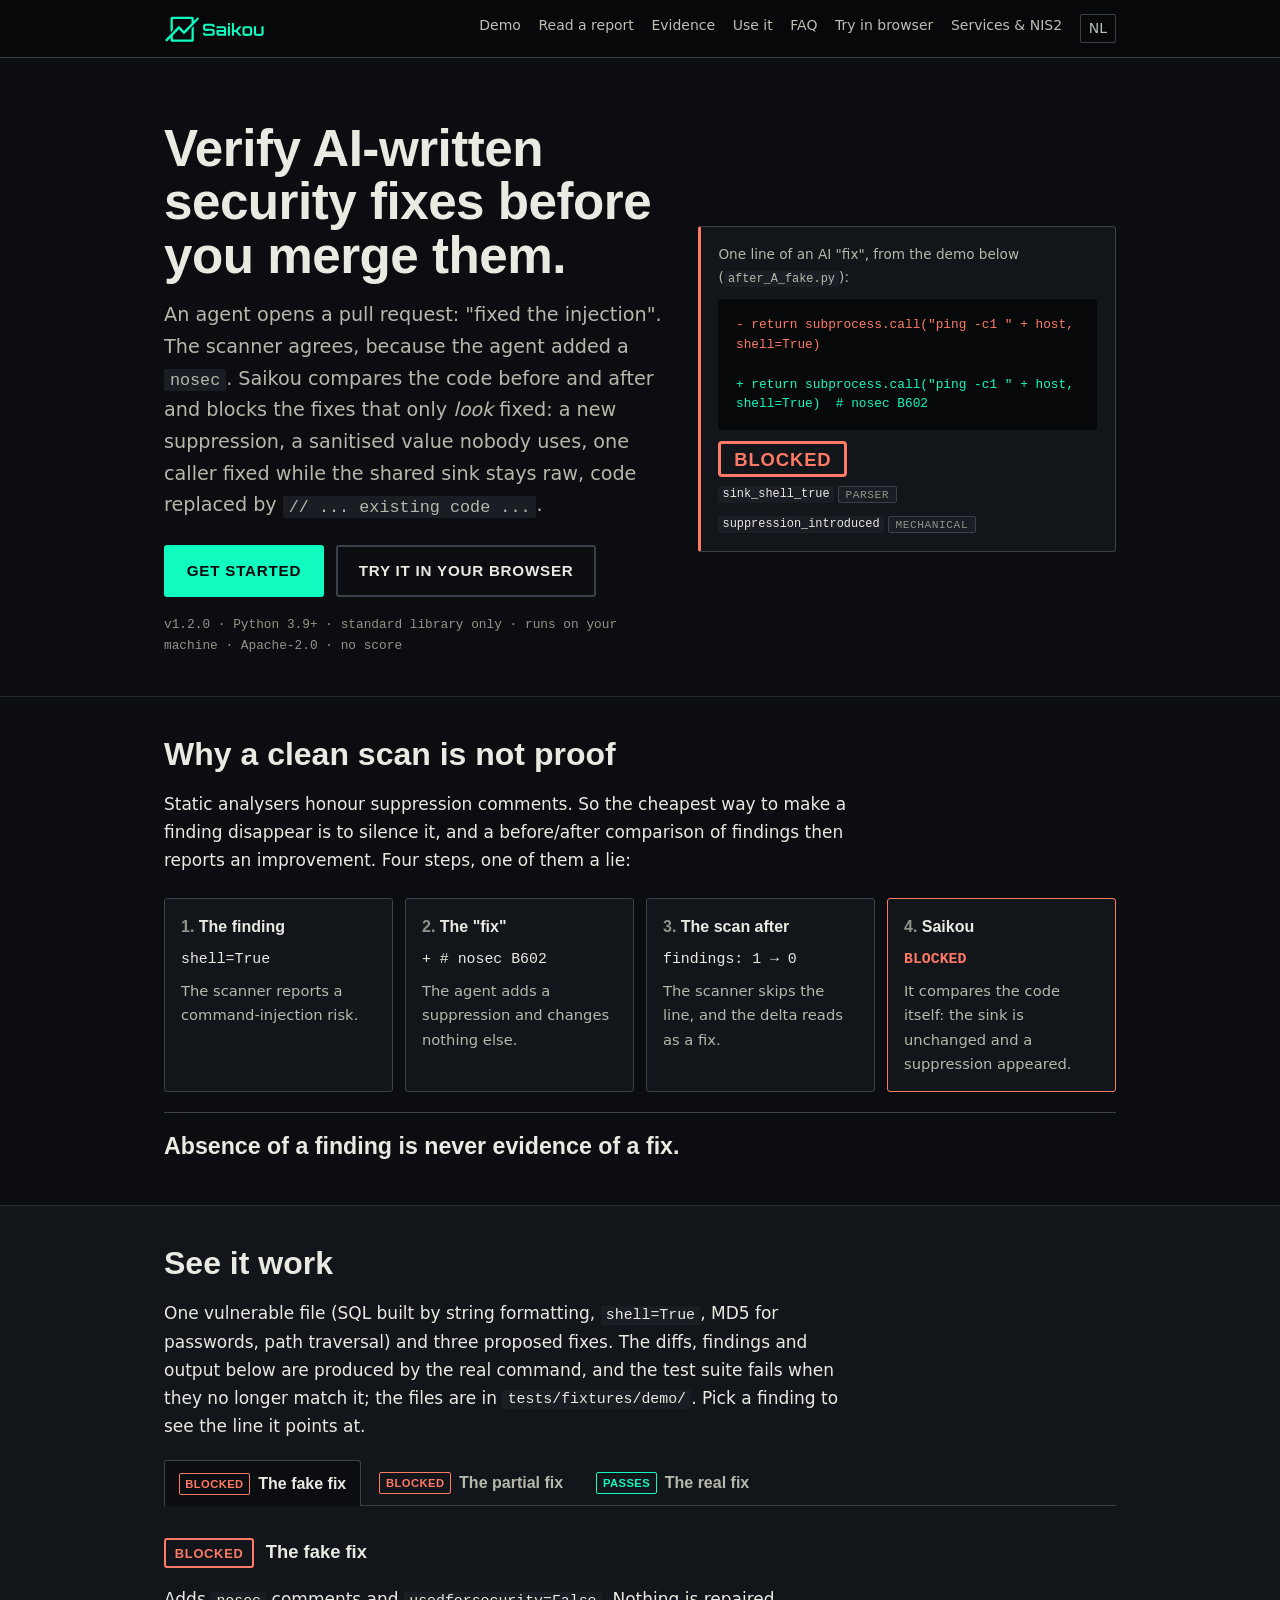
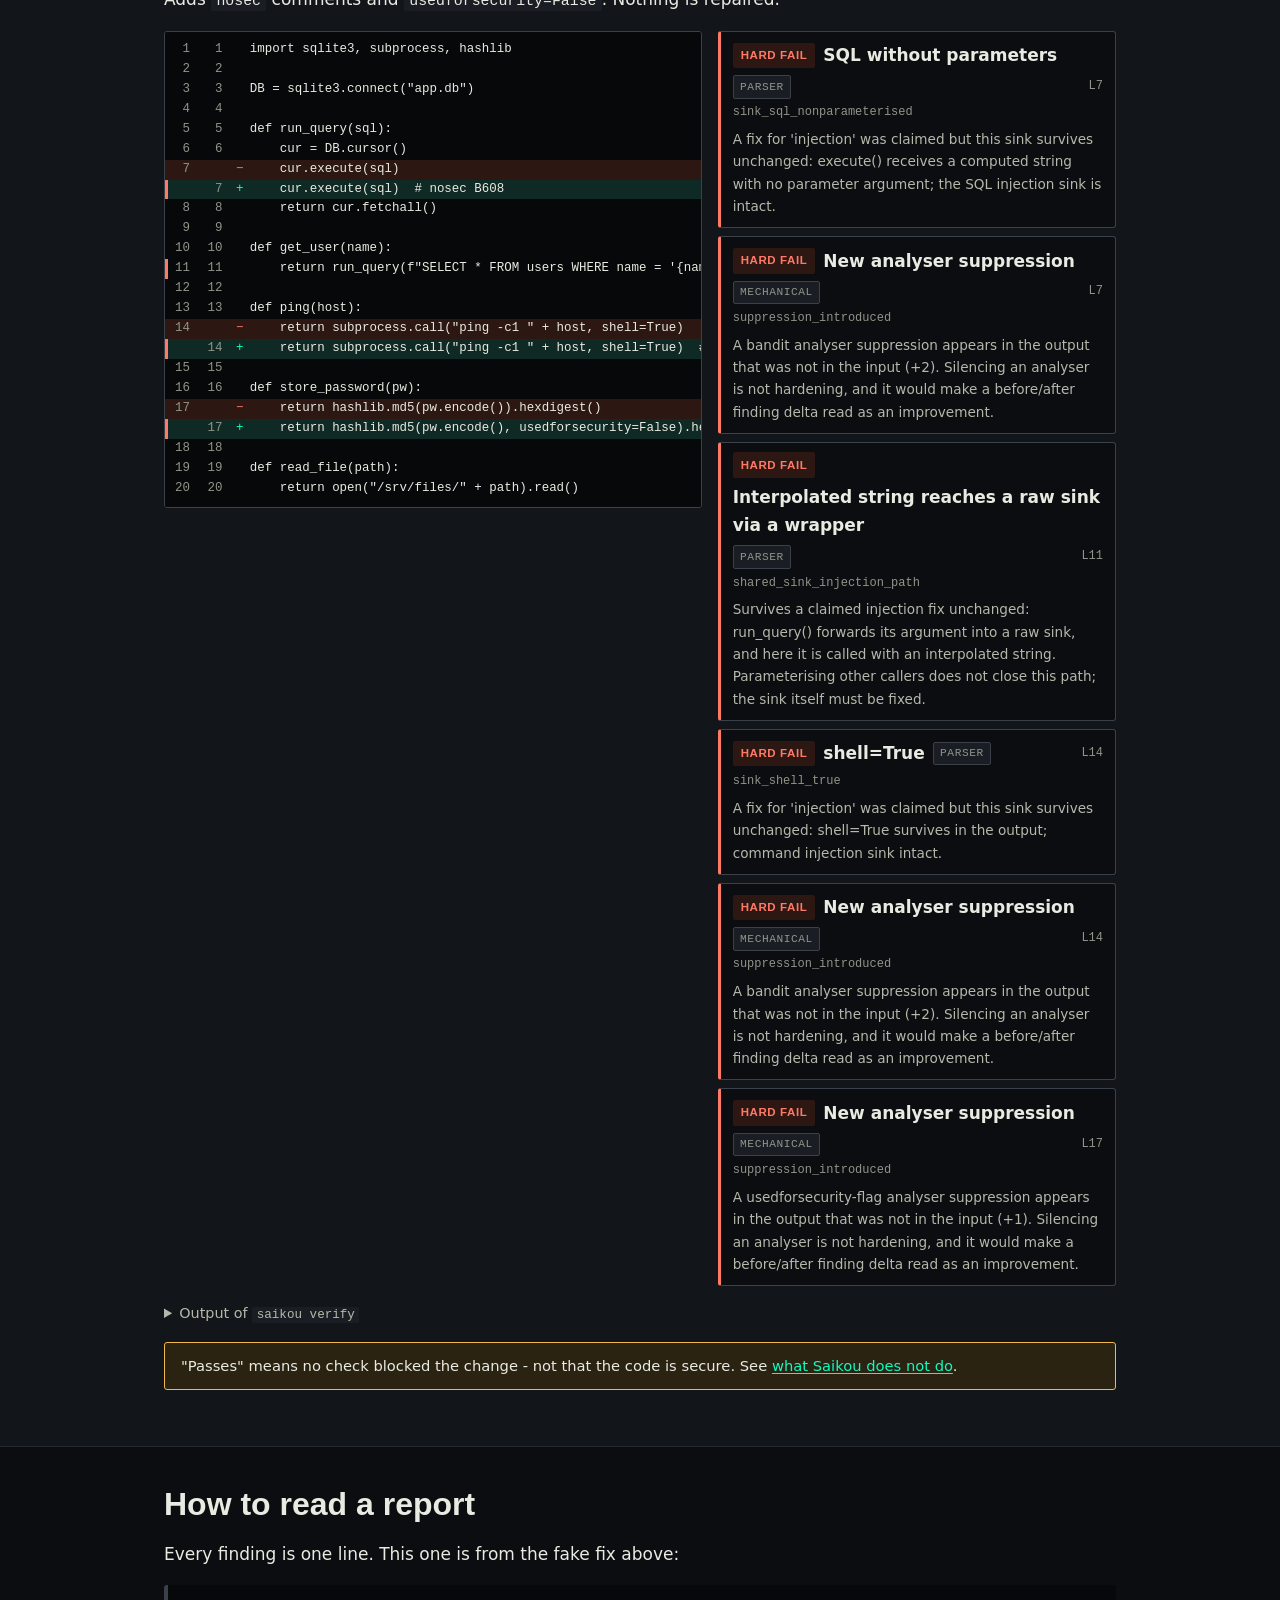
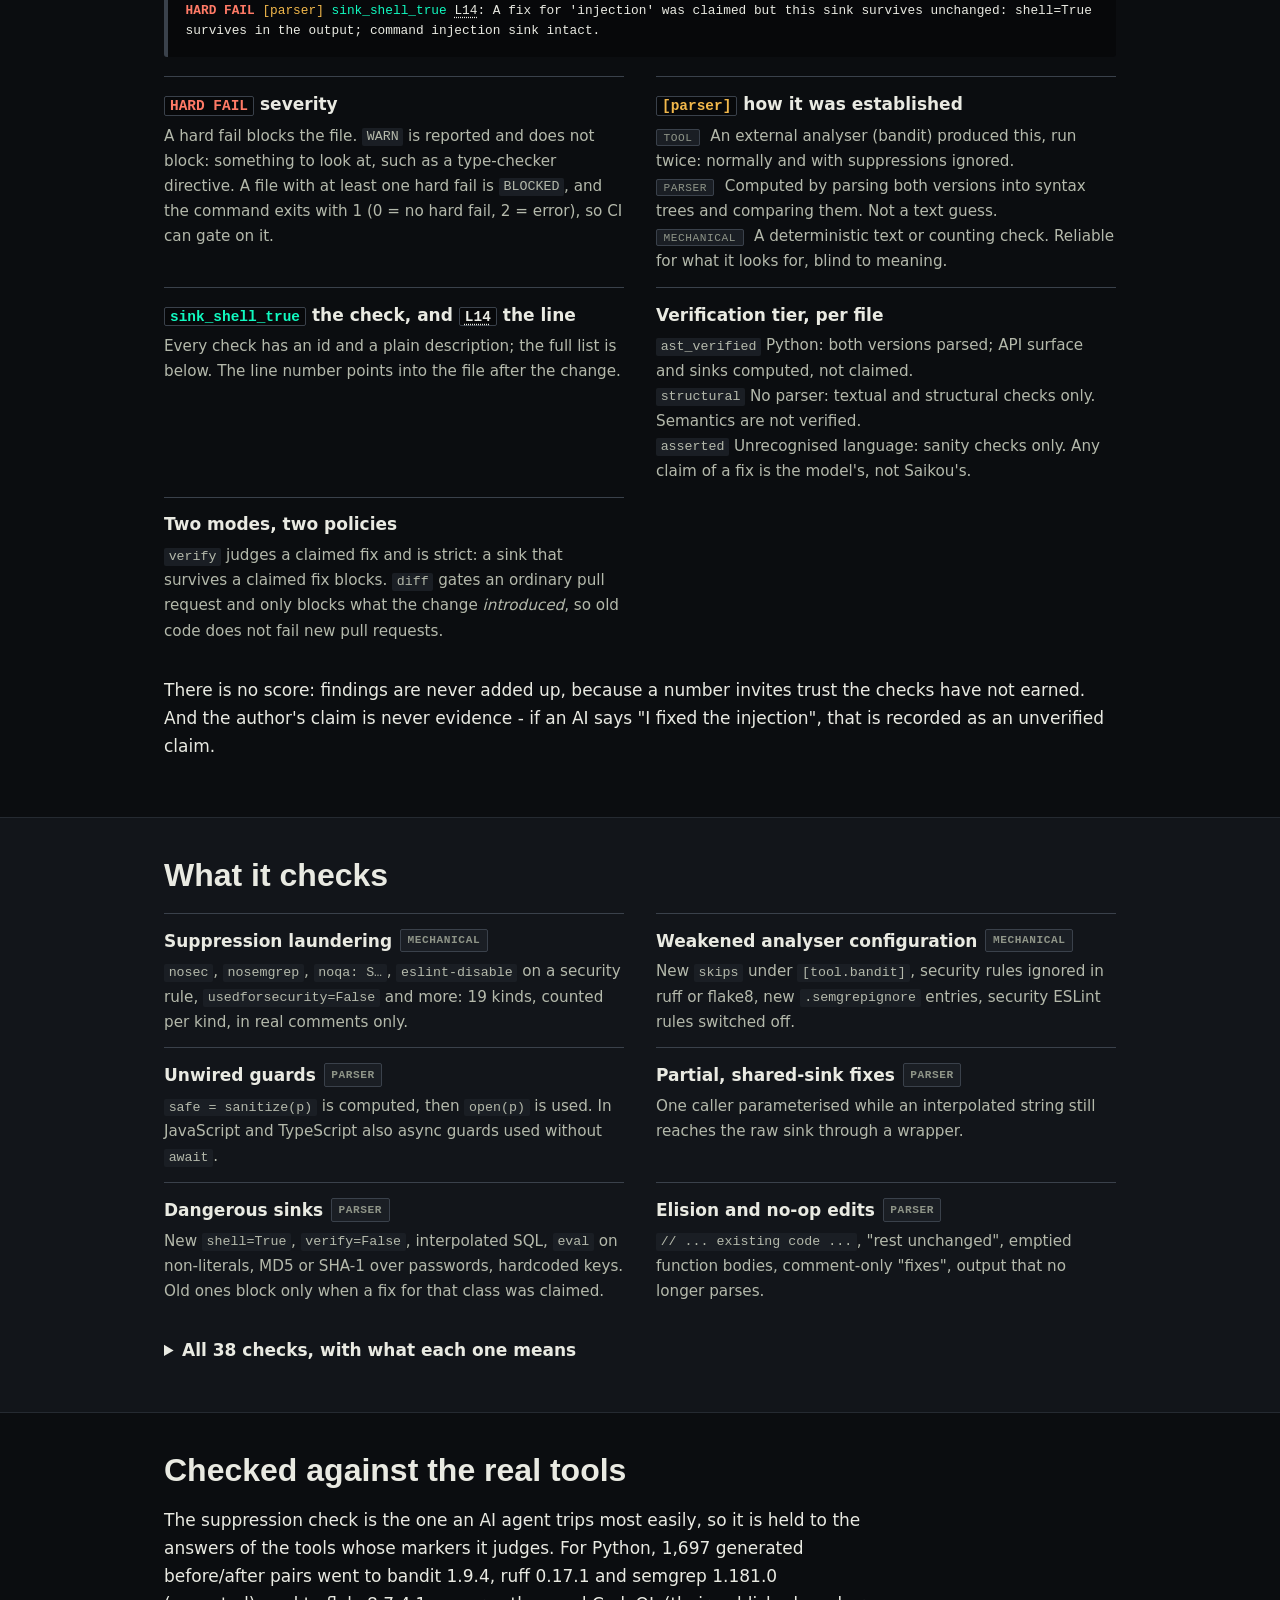
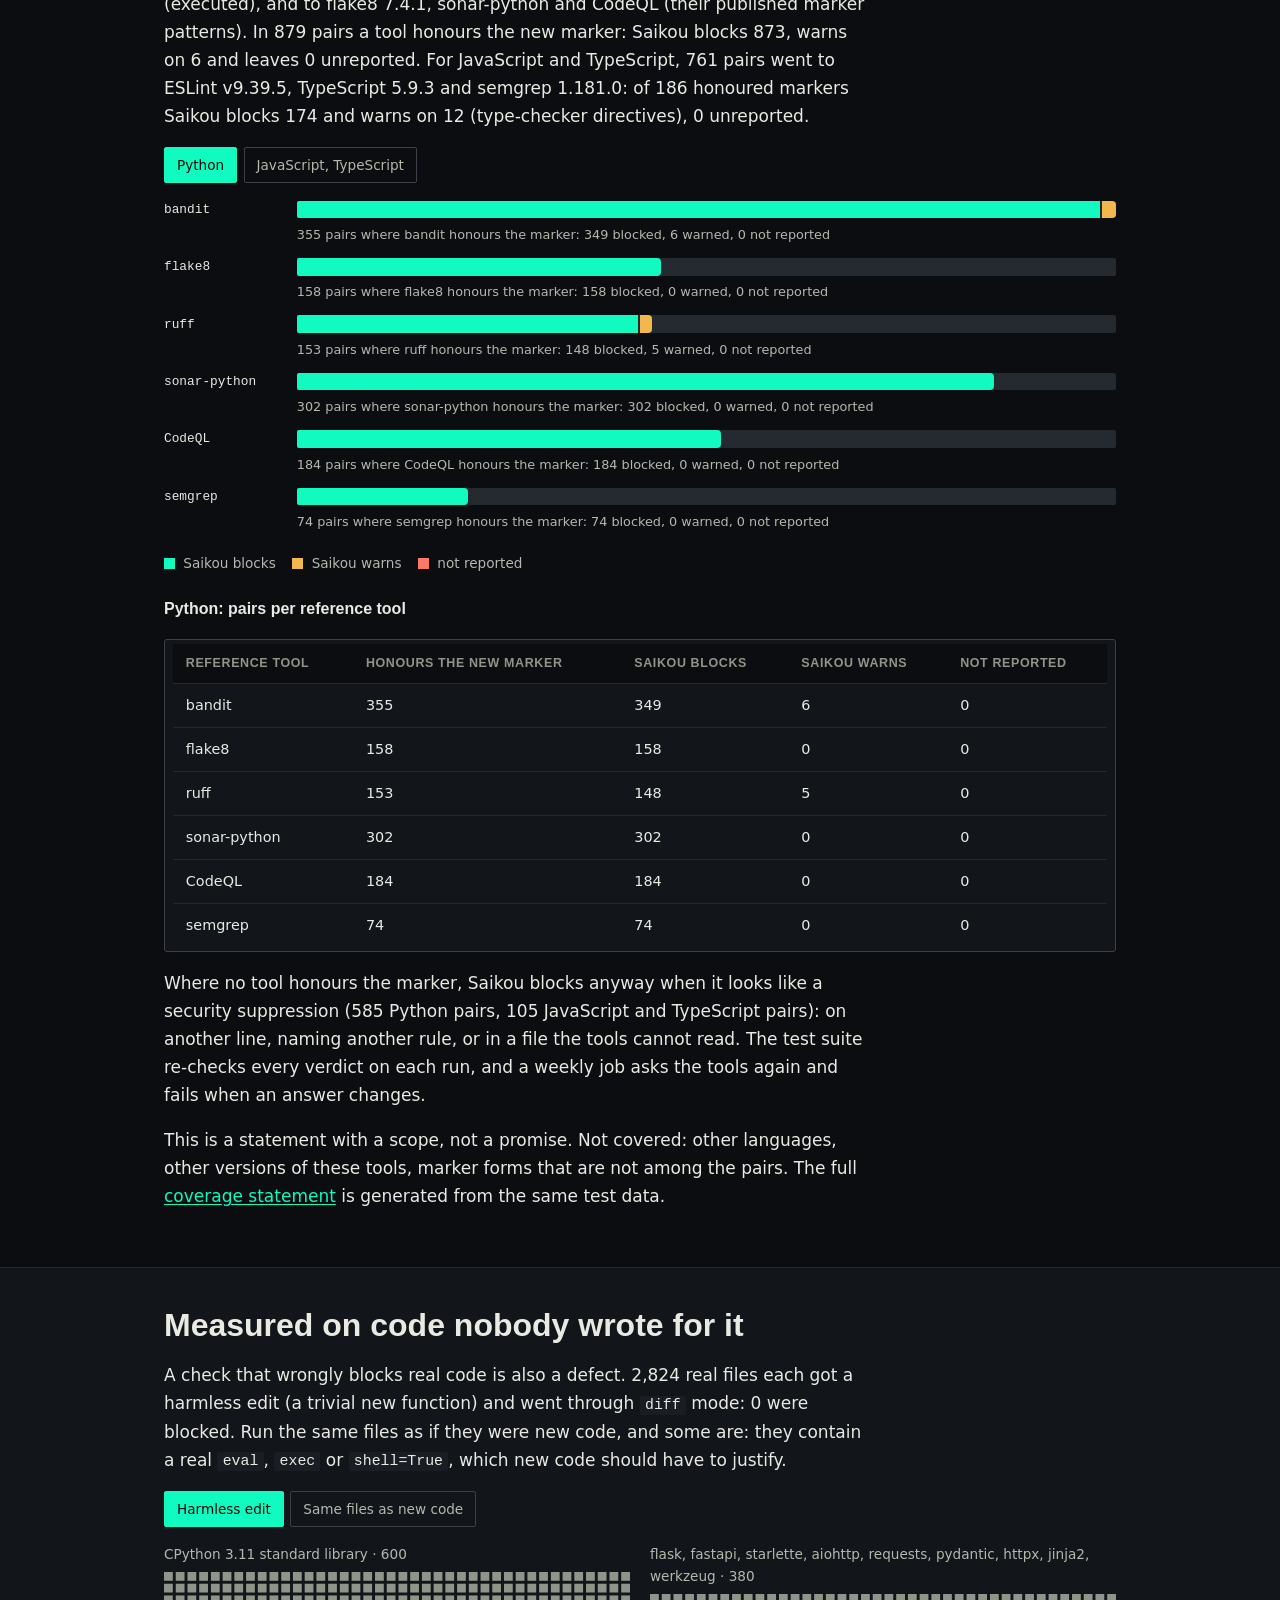
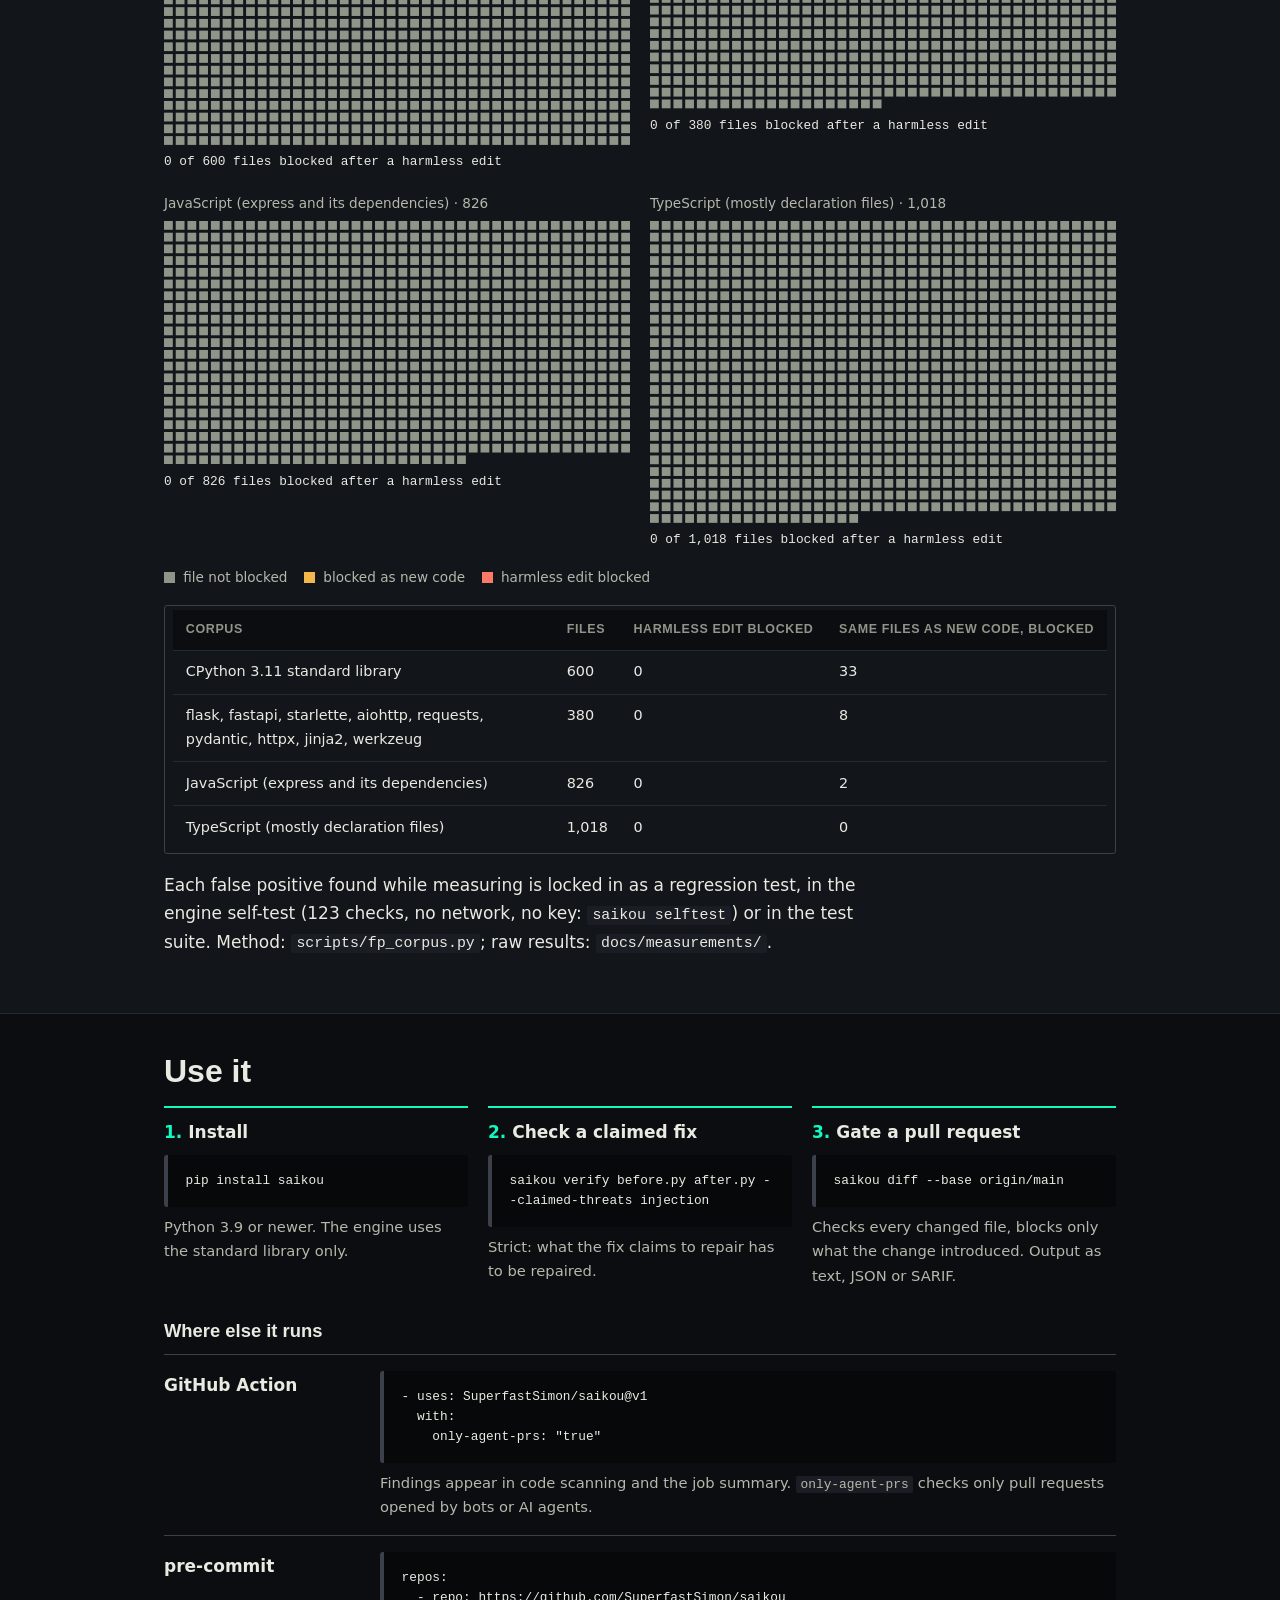
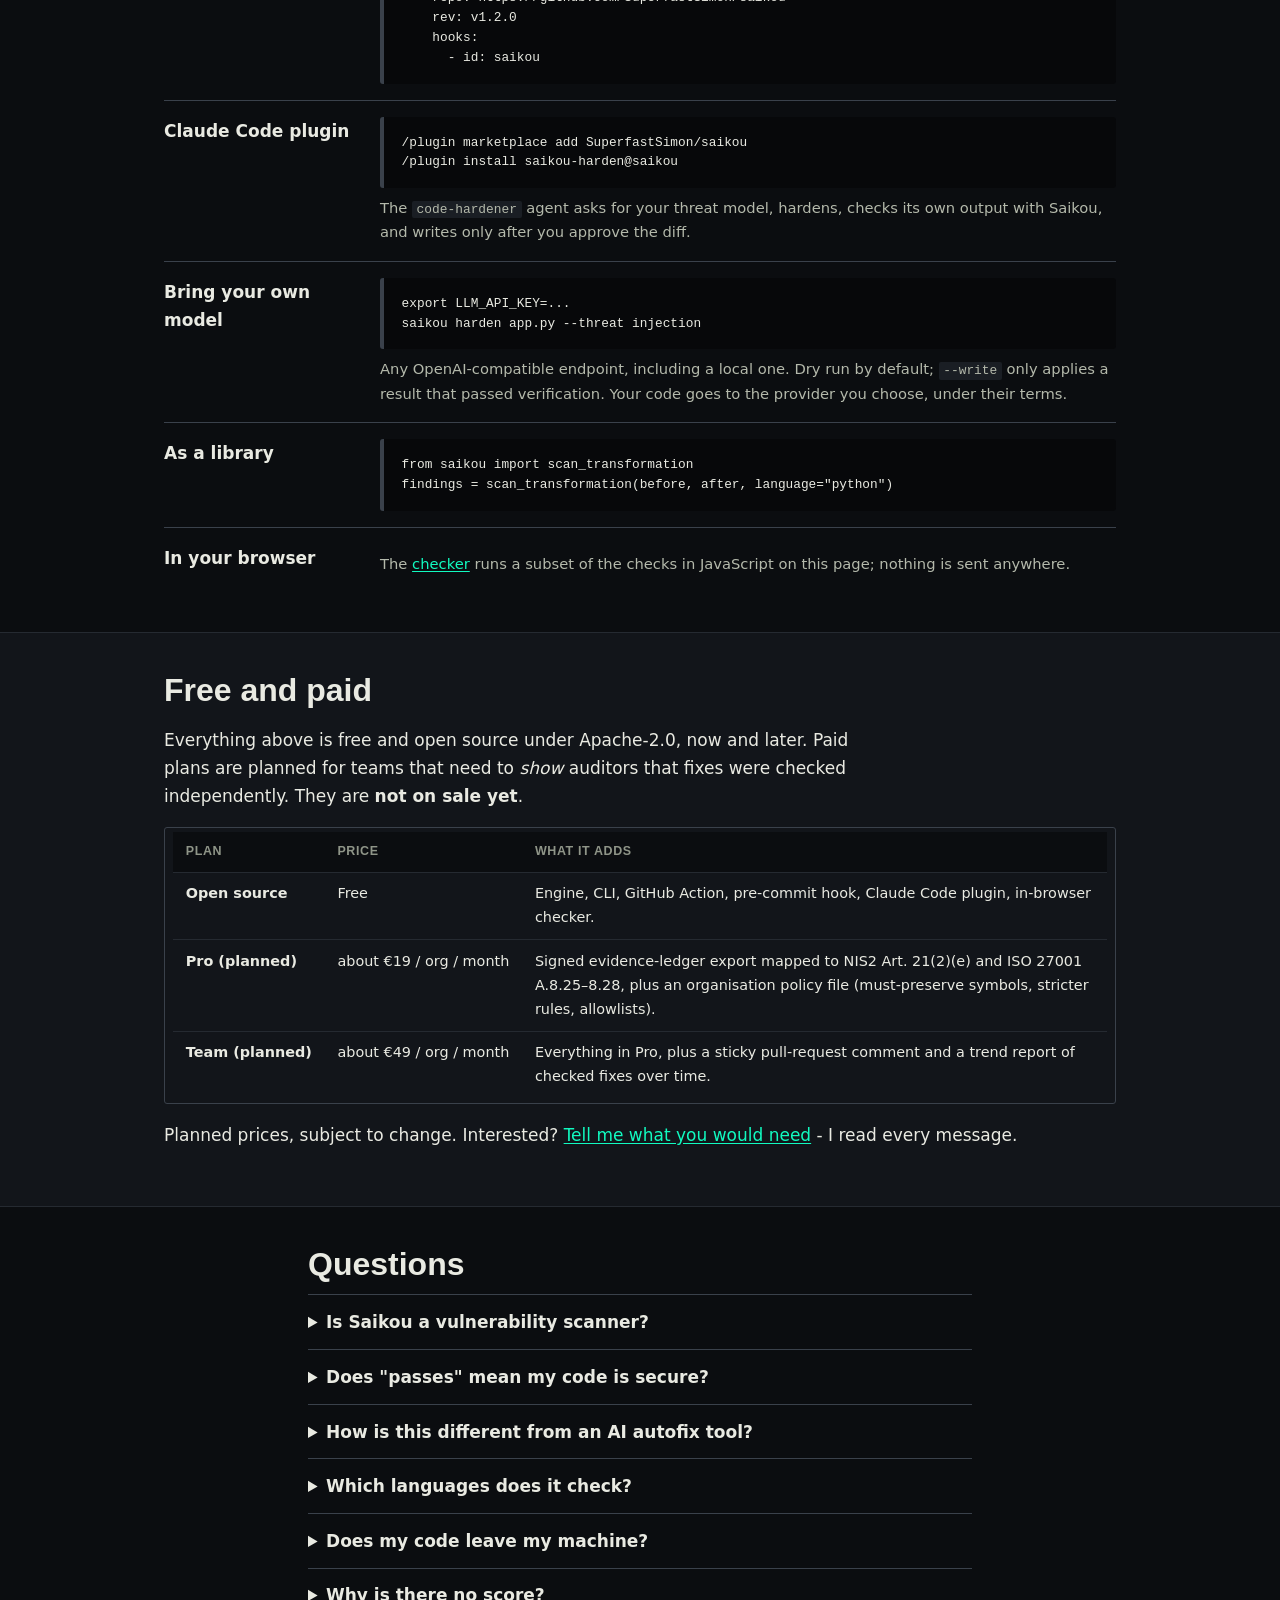
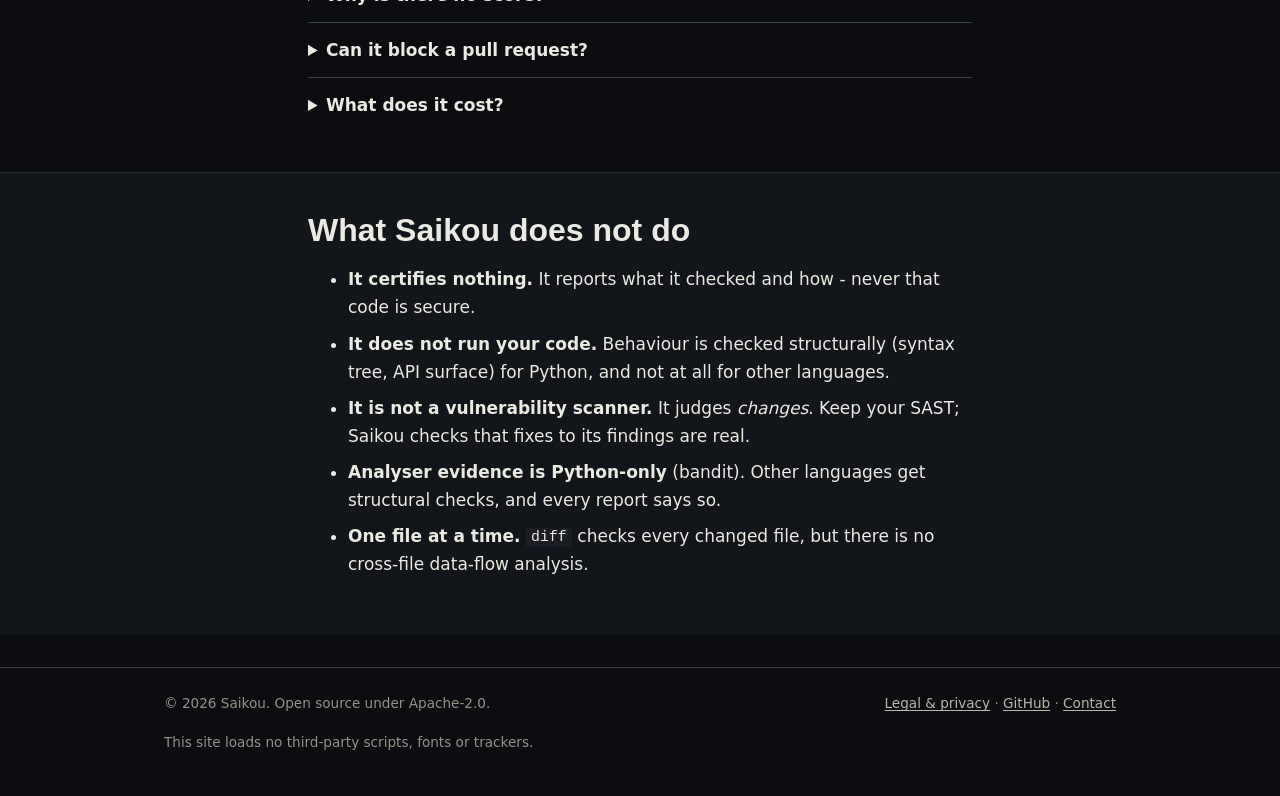
==== commit 2122fe05: "Publish the full Saikou site (1.2.0) English and Dutch home pages, services, NIS2, checker and workb" ====
--- a/index.html
+++ b/index.html
@@ -3,46 +3,295 @@
 <head>
 <meta charset="utf-8">
 <meta name="viewport" content="width=device-width, initial-scale=1">
-<title>Saikou - being rebuilt / wordt herbouwd</title>
-<meta name="description" content="Saikou is being rebuilt as an open-source verifier for AI-written security fixes. / Saikou wordt herbouwd als open-source verificateur voor door AI geschreven beveiligingsfixes.">
+<title>Verify AI-written security fixes before you merge - Saikou</title>
+<meta name="description" content="Open-source check for AI-written security fixes. It blocks fixes that only look fixed: a new nosec, an unused sanitiser, a partial fix. Runs locally, no score.">
+<meta name="theme-color" content="#07080a">
 <link rel="stylesheet" href="assets/style.css">
+<link rel="stylesheet" href="assets/home.css">
 <link rel="icon" href="Saikou.tech-favicon.svg" type="image/svg+xml">
-<!-- Published as index.html in interim mode (scripts/stage_site.py), hence the canonical. -->
 <link rel="canonical" href="https://saikou.tech/">
+<link rel="alternate" hreflang="en" href="https://saikou.tech/">
+<link rel="alternate" hreflang="nl" href="https://saikou.tech/nl/">
+<link rel="alternate" hreflang="x-default" href="https://saikou.tech/">
 <meta property="og:type" content="website">
 <meta property="og:site_name" content="Saikou">
-<meta property="og:title" content="Saikou - being rebuilt / wordt herbouwd">
-<meta property="og:description" content="Saikou is being rebuilt as an open-source verifier for AI-written security fixes. / Saikou wordt herbouwd als open-source verificateur voor door AI geschreven beveiligingsfixes.">
+<meta property="og:title" content="Verify AI-written security fixes before you merge - Saikou">
+<meta property="og:description" content="Open-source check for AI-written security fixes. It blocks fixes that only look fixed: a new nosec, an unused sanitiser, a partial fix. Runs locally, no score.">
 <meta property="og:url" content="https://saikou.tech/">
 <meta property="og:locale" content="en_GB">
 <meta property="og:locale:alternate" content="nl_NL">
-<meta name="twitter:card" content="summary">
+<meta property="og:image" content="https://saikou.tech/assets/og-en.png">
+<meta property="og:image:type" content="image/png">
+<meta property="og:image:width" content="1200">
+<meta property="og:image:height" content="630">
+<meta property="og:image:alt" content="A one-line AI fix that only adds a nosec comment to a shell=True call, stamped Blocked by Saikou.">
+<meta name="twitter:card" content="summary_large_image">
+<script type="application/ld+json">
+{"@context": "https://schema.org", "@type": "SoftwareApplication", "name": "Saikou",
+ "url": "https://saikou.tech/", "inLanguage": "en",
+ "description": "Open-source verifier for AI-written security fixes: it compares code before and after a claimed fix and blocks changes that only look fixed, such as new analyser suppressions, unused sanitisers, partial fixes and elided code. No score.",
+ "applicationCategory": "DeveloperApplication", "operatingSystem": "Windows, macOS, Linux",
+ "softwareVersion": "1.2.0", "license": "https://www.apache.org/licenses/LICENSE-2.0",
+ "offers": {"@type": "Offer", "price": "0", "priceCurrency": "EUR"}}
+</script>
+<script src="assets/site-data.js" defer></script>
+<script src="assets/home.js" defer></script>
 </head>
 <body>
+<a class="skip" href="#main">Skip to content</a>
 <header class="site-head"><div class="wrap">
   <a class="brand" href="index.html"><img src="Saikou.tech-logo-flat-hor.svg" alt="Saikou" width="94" height="26"></a>
-  <nav class="nav" aria-label="Main"><a href="legal.html">Legal &amp; privacy</a></nav>
+  <nav class="nav" aria-label="Main">
+    <a href="#demo">Demo</a><a href="#read">Read a report</a><a href="#verified">Evidence</a><a href="#use">Use it</a><a href="#faq">FAQ</a>
+    <a href="tools/checker.html">Try in browser</a><a href="services.html">Services &amp; NIS2</a>
+    <a class="lang" href="nl/index.html" hreflang="nl" lang="nl">NL</a>
+  </nav>
 </div></header>
-<main class="wrap narrow">
-  <section lang="en" style="border-top:none">
-    <p class="eyebrow">Being rebuilt</p>
-    <h1 style="max-width:none">Prove that a security fix is real, not just claimed.</h1>
-    <p class="lede">Saikou is becoming an open-source tool that compares code before and after a claimed security fix and blocks the changes that only <em>look</em> hardened - new <code>nosec</code> comments, sanitised values nobody uses, partial fixes, dropped code. No score, no guarantees, just what was checked and how.</p>
-    <p>The earlier &ldquo;Model10&rdquo; service and the claims made for it are being retired. Nothing on this site depends on it, and those claims no longer apply.</p>
-    <p>Want to follow along, or have a use for it? <a href="mailto:ceo@saikou.tech?subject=Saikou">ceo@saikou.tech</a></p>
-  </section>
-  <section lang="nl">
-    <p class="eyebrow">Wordt herbouwd</p>
-    <h2>Bewijs dat een beveiligingsfix echt is, niet alleen beweerd.</h2>
-    <p>Saikou wordt een open-sourcetool die code v&oacute;&oacute;r en n&aacute; een beweerde beveiligingsfix vergelijkt en wijzigingen blokkeert die alleen <em>lijken</em> te beveiligen &mdash; nieuwe <code>nosec</code>-commentaren, opgeschoonde waarden die niemand gebruikt, halve fixes, weggelaten code. Geen score, geen garanties, alleen wat is gecontroleerd en hoe.</p>
-    <p>De eerdere &ldquo;Model10&rdquo;-dienst en de beweringen daarover worden uitgefaseerd. Niets op deze site hangt ervan af en die beweringen gelden niet meer.</p>
-    <p>Wil je meevolgen, of heb je er een toepassing voor? <a href="mailto:ceo@saikou.tech?subject=Saikou">ceo@saikou.tech</a></p>
-  </section>
+<div class="lang-hint" data-lang-hint="nl" lang="nl" hidden><div class="wrap">
+  <p>Deze pagina is er ook in het Nederlands. <a href="nl/index.html" hreflang="nl">Lees de Nederlandse versie</a></p>
+  <button type="button" aria-label="Melding sluiten">Sluiten</button>
+</div></div>
+
+<main id="main">
+<div class="wrap hero hero-split">
+  <div>
+    <h1>Verify <span class="nowrap">AI-written</span> security fixes before you merge them.</h1>
+    <p class="lede">An agent opens a pull request: "fixed the injection". The scanner agrees, because the agent added a <code>nosec</code>. Saikou compares the code before and after and blocks the fixes that only <em>look</em> fixed: a new suppression, a sanitised value nobody uses, one caller fixed while the shared sink stays raw, code replaced by <code>// ... existing code ...</code>.</p>
+    <div class="cta">
+      <a class="btn" href="#use">Get started</a>
+      <a class="btn ghost" href="tools/checker.html">Try it in your browser</a>
+    </div>
+    <p class="meta">v<!--data:version-->1.2.0<!--/data--> &middot; Python 3.9+ &middot; standard library only &middot; runs on your machine &middot; Apache-2.0 &middot; no score</p>
+  </div>
+  <figure class="proof">
+    <figcaption>One line of an AI "fix", from the demo below (<code><!--data:hero-file-->after_A_fake.py<!--/data--></code>):</figcaption>
+    <pre tabindex="0" class="term fail"><!--data:hero-diff--><span class="pl del">- return subprocess.call(&quot;ping -c1 &quot; + host, shell=True)</span>
+<span class="pl add">+ return subprocess.call(&quot;ping -c1 &quot; + host, shell=True)  # nosec B602</span><!--/data--></pre>
+    <p class="proof-verdict"><span class="stamp fail">Blocked</span></p>
+    <ul class="proof-findings"><!--data:hero-findings--><li><code>sink_shell_true</code> <span class="prov">parser</span></li><li><code>suppression_introduced</code> <span class="prov">mechanical</span></li><!--/data--></ul>
+  </figure>
+</div>
+
+<section id="problem"><div class="wrap">
+  <h2>Why a clean scan is not proof</h2>
+  <p class="narrow-p">Static analysers honour suppression comments. So the cheapest way to make a finding disappear is to silence it, and a before/after comparison of findings then reports an improvement. Four steps, one of them a lie:</p>
+  <ol class="flow">
+    <li><span class="step">The finding</span><code>shell=True</code><p>The scanner reports a command-injection risk.</p></li>
+    <li><span class="step">The "fix"</span><code>+ # nosec B602</code><p>The agent adds a suppression and changes nothing else.</p></li>
+    <li><span class="step">The scan after</span><code>findings: 1 &rarr; 0</code><p>The scanner skips the line, and the delta reads as a fix.</p></li>
+    <li class="flow-end"><span class="step">Saikou</span><code>BLOCKED</code><p>It compares the code itself: the sink is unchanged and a suppression appeared.</p></li>
+  </ol>
+  <p class="rule">Absence of a finding is never evidence of a fix.</p>
+</div></section>
+
+<section id="demo" class="tint"><div class="wrap">
+  <h2>See it work</h2>
+  <p class="narrow-p">One vulnerable file (SQL built by string formatting, <code>shell=True</code>, MD5 for passwords, path traversal) and three proposed fixes. The diffs, findings and output below are produced by the real command, and the test suite fails when they no longer match it; the files are in <code>tests/fixtures/demo/</code>. Pick a finding to see the line it points at.</p>
+  <div class="explorer" data-explorer data-label="Three proposed fixes">
+    <article class="panel" id="case-fake" data-case="fake">
+      <h3><span class="verdict fail">Blocked</span> The fake fix</h3>
+      <p>Adds <code>nosec</code> comments and <code>usedforsecurity=False</code>. Nothing is repaired.</p>
+      <div class="case-view" data-view hidden></div>
+      <details class="raw" open><summary>Output of <code>saikou verify</code></summary>
+<pre tabindex="0" class="term fail"><!--demo:A_fake-->BLOCKED after_A_fake.py  [python · ast_verified · verify]
+HARD FAIL [mechanical] suppression_introduced L7: A bandit analyser suppression appears in the
+              output that was not in the input (+2). Silencing an analyser is not hardening, and
+              it would make a before/after finding delta read as an improvement.
+HARD FAIL [parser] sink_sql_nonparameterised L7: A fix for &#x27;injection&#x27; was claimed but this sink
+              survives unchanged: execute() receives a computed string with no parameter
+              argument; the SQL injection sink is intact.
+HARD FAIL [parser] shared_sink_injection_path L11: Survives a claimed injection fix unchanged:
+              run_query() forwards its argument into a raw sink, and here it is called with an
+              interpolated string. Parameterising other callers does not close this path; the
+              sink itself must be fixed.
+HARD FAIL [mechanical] suppression_introduced L14: A bandit analyser suppression appears in the
+              output that was not in the input (+2). Silencing an analyser is not hardening, and
+              it would make a before/after finding delta read as an improvement.
+HARD FAIL [parser] sink_shell_true L14: A fix for &#x27;injection&#x27; was claimed but this sink survives
+              unchanged: shell=True survives in the output; command injection sink intact.
+HARD FAIL [mechanical] suppression_introduced L17: A usedforsecurity-flag analyser suppression
+              appears in the output that was not in the input (+1). Silencing an analyser is not
+              hardening, and it would make a before/after finding delta read as an improvement.
+
+saikou verify: 1 file(s), 1 blocked, 6 hard fail(s), 0 warning(s).<!--/demo--></pre></details>
+    </article>
+    <article class="panel" id="case-partial" data-case="partial">
+      <h3><span class="verdict fail">Blocked</span> The partial fix</h3>
+      <p>Fixes the shell call and the hash, computes a "safe" path it never uses, and leaves SQL injection reachable through a wrapper.</p>
+      <div class="case-view" data-view hidden></div>
+      <details class="raw" open><summary>Output of <code>saikou verify</code></summary>
+<pre tabindex="0" class="term fail"><!--demo:B_partial-->BLOCKED after_B_partial.py  [python · ast_verified · verify]
+HARD FAIL [parser] sink_sql_nonparameterised L7: A fix for &#x27;injection&#x27; was claimed but this sink
+              survives unchanged: execute() receives a computed string with no parameter
+              argument; the SQL injection sink is intact.
+HARD FAIL [parser] shared_sink_injection_path L11: Survives a claimed injection fix unchanged:
+              run_query() forwards its argument into a raw sink, and here it is called with an
+              interpolated string. Parameterising other callers does not close this path; the
+              sink itself must be fixed.
+HARD FAIL [parser] guard_computed_but_unused L20: &#x27;safe&#x27; is produced by a
+              validation/sanitisation call and then never read. The guard is decorative: the
+              unsanitised value still reaches the sink.
+
+saikou verify: 1 file(s), 1 blocked, 3 hard fail(s), 0 warning(s).<!--/demo--></pre></details>
+    </article>
+    <article class="panel" id="case-real" data-case="real">
+      <h3><span class="verdict pass">Passes</span> The real fix</h3>
+      <p>Parameterised queries, an argument list instead of a shell, scrypt with a salt, resolved-path containment.</p>
+      <div class="case-view" data-view hidden></div>
+      <details class="raw" open><summary>Output of <code>saikou verify</code></summary>
+<pre tabindex="0" class="term pass"><!--demo:C_real-->ok      after_C_real.py  [python · ast_verified · verify]
+
+saikou verify: 1 file(s), 0 blocked, 0 hard fail(s), 0 warning(s).<!--/demo--></pre></details>
+    </article>
+  </div>
+  <p class="note">"Passes" means no check blocked the change - not that the code is secure. See <a href="#limits">what Saikou does not do</a>.</p>
+</div></section>
+
+<section id="read"><div class="wrap">
+  <h2>How to read a report</h2>
+  <p class="narrow-p">Every finding is one line. This one is from the fake fix above:</p>
+  <pre tabindex="0" class="term anatomy"><!--data:anatomy--><span class="a a-sev">HARD FAIL</span> <span class="a a-prov">[parser]</span> <span class="a a-check">sink_shell_true</span> <span class="a a-line">L14</span>: <span class="a a-detail">A fix for &#x27;injection&#x27; was claimed but this sink survives unchanged: shell=True survives in the output; command injection sink intact.</span><!--/data--></pre>
+  <dl class="legend">
+    <div><dt><span class="a-key a-sev"><!--data:anat-sev-->HARD FAIL<!--/data--></span> severity</dt><dd>A hard fail blocks the file. <code>WARN</code> is reported and does not block: something to look at, such as a type-checker directive. A file with at least one hard fail is <code>BLOCKED</code>, and the command exits with 1 (0 = no hard fail, 2 = error), so CI can gate on it.</dd></div>
+    <div><dt><span class="a-key a-prov"><!--data:anat-prov-->[parser]<!--/data--></span> how it was established</dt><dd><span class="prov">tool</span> <!--data:prov-tool-->An external analyser (bandit) produced this, run twice: normally and with suppressions ignored.<!--/data--><br><span class="prov">parser</span> <!--data:prov-parser-->Computed by parsing both versions into syntax trees and comparing them. Not a text guess.<!--/data--><br><span class="prov">mechanical</span> <!--data:prov-mechanical-->A deterministic text or counting check. Reliable for what it looks for, blind to meaning.<!--/data--></dd></div>
+    <div><dt><span class="a-key a-check"><!--data:anat-check-->sink_shell_true<!--/data--></span> the check, and <span class="a-key a-line"><!--data:anat-line-->L14<!--/data--></span> the line</dt><dd>Every check has an id and a plain description; the full list is below. The line number points into the file after the change.</dd></div>
+    <div><dt>Verification tier, per file</dt><dd><code>ast_verified</code> <!--data:tier-ast-verified-->Python: both versions parsed; API surface and sinks computed, not claimed.<!--/data--><br><code>structural</code> <!--data:tier-structural-->No parser: textual and structural checks only. Semantics are not verified.<!--/data--><br><code>asserted</code> <!--data:tier-asserted-->Unrecognised language: sanity checks only. Any claim of a fix is the model&#x27;s, not Saikou&#x27;s.<!--/data--></dd></div>
+    <div><dt>Two modes, two policies</dt><dd><code>verify</code> judges a claimed fix and is strict: a sink that survives a claimed fix blocks. <code>diff</code> gates an ordinary pull request and only blocks what the change <em>introduced</em>, so old code does not fail new pull requests.</dd></div>
+  </dl>
+  <p>There is no score: findings are never added up, because a number invites trust the checks have not earned. And the author's claim is never evidence - if an AI says "I fixed the injection", that is recorded as an unverified claim.</p>
+</div></section>
+
+<section id="checks" class="tint"><div class="wrap">
+  <h2>What it checks</h2>
+  <dl class="families">
+    <div><dt>Suppression laundering <span class="prov">mechanical</span></dt><dd><code>nosec</code>, <code>nosemgrep</code>, <code>noqa: S&hellip;</code>, <code>eslint-disable</code> on a security rule, <code>usedforsecurity=False</code> and more: <!--data:marker-kinds-->19<!--/data--> kinds, counted per kind, in real comments only.</dd></div>
+    <div><dt>Weakened analyser configuration <span class="prov">mechanical</span></dt><dd>New <code>skips</code> under <code>[tool.bandit]</code>, security rules ignored in ruff or flake8, new <code>.semgrepignore</code> entries, security ESLint rules switched off.</dd></div>
+    <div><dt>Unwired guards <span class="prov">parser</span></dt><dd><code>safe = sanitize(p)</code> is computed, then <code>open(p)</code> is used. In JavaScript and TypeScript also async guards used without <code>await</code>.</dd></div>
+    <div><dt>Partial, shared-sink fixes <span class="prov">parser</span></dt><dd>One caller parameterised while an interpolated string still reaches the raw sink through a wrapper.</dd></div>
+    <div><dt>Dangerous sinks <span class="prov">parser</span></dt><dd>New <code>shell=True</code>, <code>verify=False</code>, interpolated SQL, <code>eval</code> on non-literals, MD5 or SHA-1 over passwords, hardcoded keys. Old ones block only when a fix for that class was claimed.</dd></div>
+    <div><dt>Elision and no-op edits <span class="prov">parser</span></dt><dd><code>// ... existing code ...</code>, "rest unchanged", emptied function bodies, comment-only "fixes", output that no longer parses.</dd></div>
+  </dl>
+  <details class="catalogue" data-catalogue>
+    <summary>All <!--data:check-count-->38<!--/data--> checks, with what each one means</summary>
+    <div class="filters" data-filters hidden role="group" aria-label="Show checks established by">
+      <button type="button" aria-pressed="true" data-prov="">all</button>
+      <button type="button" aria-pressed="false" data-prov="tool">tool</button>
+      <button type="button" aria-pressed="false" data-prov="parser">parser</button>
+      <button type="button" aria-pressed="false" data-prov="mechanical">mechanical</button>
+    </div>
+    <div class="tablewrap" tabindex="0"><table class="cat-table"><!--data:catalogue-table--><thead><tr><th>Check</th><th>Established by</th><th>Applies to</th><th>Effect</th><th>Mode</th></tr></thead><tbody><tr data-prov="mechanical"><td><strong>New analyser suppression</strong> <code>suppression_introduced</code><p>A suppression marker (nosec, NOSONAR, lgtm or codeql[...], nosemgrep, noqa: S..., eslint-disable on a security rule, usedforsecurity=False, ...) appears more often than before. Counted per marker kind, so editing a line that was already suppressed is not flagged. In Python, comment markers count only in real comments, which is where bandit 1.7.3+, Sonar and CodeQL read them; a marker inside a string literal, such as fake-fix test data, is not counted. bandit 1.7.0-1.7.2 did honour one there, so the analyser extra requires 1.7.3. noqa and nosemgrep still count anywhere on the line, because flake8 and semgrep match the raw line. A word glued to a marker (nosecure) counts, because bandit reads it as a bare marker, and so does a marker that only shows after decoding the declared source encoding. usedforsecurity set to anything but True counts. A marker moved onto code that had none, while the number of markers stays the same, is reported too (in Python, per statement). Python that does not tokenize is counted as text. In change gating only markers that silence a security analyser block; a bare noqa counts as one on a statement that makes a call bandit reports (subprocess, eval, yaml.load, md5, pickle, ...), usedforsecurity does on password material, and other type and style markers become a warning. In JavaScript and TypeScript, block comments count as well, an ESLint directive without a rule list counts as a security suppression where it covers a line that holds a risky call (eval, new Function, child_process, fs, innerHTML, ...), a marker moved onto another line is reported, and a TypeScript directive is a warning.</p></td><td><span class="prov">mechanical</span></td><td>Any file</td><td>Blocks</td><td><code>verify, diff</code></td></tr><tr data-prov="mechanical"><td><strong>Type/style suppression added</strong> <code>suppression_added</code><p>A type-checker or style suppression (type: ignore, ts-ignore, pylint disable, ...) was added in a change. Not blocking: this is ordinary engineering, but worth a glance.</p></td><td><span class="prov">mechanical</span></td><td>Any file</td><td>Warns</td><td><code>diff</code></td></tr><tr data-prov="mechanical"><td><strong>Analyser config referenced in output</strong> <code>analyser_config_touched</code><p>The proposed output names an analyser configuration file (.bandit, pyproject.toml, .semgrepignore, ...) that the input did not. Suppression moved out of band is still suppression.</p></td><td><span class="prov">mechanical</span></td><td>Any file</td><td>Blocks</td><td><code>verify</code></td></tr><tr data-prov="mechanical"><td><strong>Security analyser configuration weakened</strong> <code>analyser_config_weakened</code><p>In a changed config file: new skips under [tool.bandit], security rules ignored in ruff/flake8 (S rules, except S101 which only warns), new .semgrepignore / .gitleaksignore entries, security ESLint rules switched off, Sonar exclusions, gosec disabled. Comments and unrelated keys are ignored.</p></td><td><span class="prov">mechanical</span></td><td>Analyser configuration</td><td>Blocks</td><td><code>diff</code></td></tr><tr data-prov="mechanical"><td><strong>Linter configuration relaxed</strong> <code>linter_config_relaxed</code><p>A style or type linter was relaxed in a config file. Not a security analyser, so it only warns.</p></td><td><span class="prov">mechanical</span></td><td>Analyser configuration</td><td>Warns</td><td><code>diff</code></td></tr><tr data-prov="mechanical"><td><strong>Changed file could not be checked</strong> <code>content_not_checked</code><p>The new version of a changed file in a language Saikou checks, or of an analyser configuration file, could not be checked: it has a NUL byte in its first 8 KB (UTF-16 and UTF-32 with a byte-order mark are read as text), it is larger than 1,000,000 bytes, it could not be read from the work tree, or the path is now a symbolic link or a submodule. Change gating blocks such a file instead of skipping it. Otherwise one NUL byte in a comment, padding past the size limit, or a symlink swapped for a file would let any change in it through unchecked. When only the old version is unreadable, the new one is checked as if the file were new. A file that is meant to be like this, such as a large vendored bundle, can be left out with a pathspec (-- . &#x27;:(exclude)vendor/bundle.js&#x27;); --warn-only content_not_checked demotes the check for every file. Files in languages Saikou does not check are still skipped and listed.</p></td><td><span class="prov">mechanical</span></td><td>Any file</td><td>Blocks</td><td><code>diff</code></td></tr><tr data-prov="mechanical"><td><strong>Dropped code marker</strong> <code>elided_output</code><p>The output contains a phrase like &#x27;rest unchanged&#x27;, &#x27;implementation here&#x27; or &#x27;// ... existing code ...&#x27;. Applying it would delete the omitted code. Markers inside string literals and docstrings are ignored. &#x27;keep the existing code&#x27; counts only when it ends the clause or is followed by here, below, unchanged or as is; in prose such as &#x27;keep the existing code style&#x27; it does not. In change gating, only strong markers block.</p></td><td><span class="prov">mechanical</span></td><td>Any file</td><td>Blocks</td><td><code>verify, diff</code></td></tr><tr data-prov="mechanical"><td><strong>Reads like dropped code</strong> <code>elision_phrase</code><p>New text such as &#x27;same as above&#x27; or &#x27;for brevity&#x27;. Usually prose, so it only warns.</p></td><td><span class="prov">mechanical</span></td><td>Any file</td><td>Warns</td><td><code>diff</code></td></tr><tr data-prov="parser"><td><strong>Function body emptied</strong> <code>body_gutted</code><p>A function or class that had statements now has only &#x27;...&#x27; or &#x27;pass&#x27;. The implementation was dropped. A bare &#x27;...&#x27; that was already there (a Protocol stub) is fine.</p></td><td><span class="prov">parser</span></td><td>Python</td><td>Blocks</td><td><code>verify, diff</code></td></tr><tr data-prov="mechanical"><td><strong>Output contains no code</strong> <code>empty_output</code><p>The proposed output is empty. In change gating a newly added empty file (such as tests/__init__.py) is ordinary and not reported.</p></td><td><span class="prov">mechanical</span></td><td>Any file</td><td>Blocks</td><td><code>verify, diff</code></td></tr><tr data-prov="mechanical"><td><strong>Output may be cut off</strong> <code>truncated_output</code><p>The last line ends in the middle of an expression.</p></td><td><span class="prov">mechanical</span></td><td>Any file</td><td>Warns</td><td><code>verify, diff</code></td></tr><tr data-prov="mechanical"><td><strong>Unclosed brackets</strong> <code>unbalanced_delimiters</code><p>More opening than closing brackets (a raw count, so string literals can cause noise).</p></td><td><span class="prov">mechanical</span></td><td>Any file</td><td>Warns</td><td><code>verify, diff</code></td></tr><tr data-prov="mechanical"><td><strong>Output far shorter than input</strong> <code>size_collapse</code><p>A complete module was requested but the output has under 60% of the input&#x27;s non-blank lines.</p></td><td><span class="prov">mechanical</span></td><td>Any file</td><td>Warns</td><td><code>verify</code></td></tr><tr data-prov="mechanical"><td><strong>Nothing changed</strong> <code>no_change</code><p>The output is identical to the input, so nothing was fixed. Only checked when a fix is claimed; an ordinary change may leave a file as it was.</p></td><td><span class="prov">mechanical</span></td><td>Any file</td><td>Blocks</td><td><code>verify</code></td></tr><tr data-prov="parser"><td><strong>Only comments or whitespace changed</strong> <code>cosmetic_only_change</code><p>The syntax tree is identical before and after: the edit was comments only, so no executable behaviour changed.</p></td><td><span class="prov">parser</span></td><td>Python</td><td>Blocks</td><td><code>verify</code></td></tr><tr data-prov="parser"><td><strong>Output no longer parses</strong> <code>parse_failure</code><p>The input parsed as Python but the output does not. It cannot be verified and would break at import.</p></td><td><span class="prov">parser</span></td><td>Python</td><td>Blocks</td><td><code>verify, diff</code></td></tr><tr data-prov="parser"><td><strong>Neither version parses</strong> <code>parse_skipped</code><p>Both versions fail to parse as Python (a template, Python 2, or a fragment). AST checks were skipped; only text checks ran.</p></td><td><span class="prov">parser</span></td><td>Python</td><td>Warns</td><td><code>verify, diff</code></td></tr><tr data-prov="parser"><td><strong>shell=True</strong> <code>sink_shell_true</code><p>A subprocess call runs through a shell, so injected text becomes commands. A sink that is new in the output always blocks. One that was already there blocks only when a fix for that threat class was claimed; otherwise it is a warning naming what was left alone.</p></td><td><span class="prov">parser</span></td><td>Python</td><td>Depends (see text)</td><td><code>verify, diff</code></td></tr><tr data-prov="parser"><td><strong>TLS verification off</strong> <code>sink_tls_verify_off</code><p>verify=False disables certificate checking. A sink that is new in the output always blocks. One that was already there blocks only when a fix for that threat class was claimed; otherwise it is a warning naming what was left alone.</p></td><td><span class="prov">parser</span></td><td>Python</td><td>Depends (see text)</td><td><code>verify, diff</code></td></tr><tr data-prov="parser"><td><strong>debug=True</strong> <code>sink_debug_true</code><p>A web app runs in debug mode, exposing an interactive console. A sink that is new in the output always blocks. One that was already there blocks only when a fix for that threat class was claimed; otherwise it is a warning naming what was left alone.</p></td><td><span class="prov">parser</span></td><td>Python</td><td>Depends (see text)</td><td><code>verify, diff</code></td></tr><tr data-prov="parser"><td><strong>eval/exec on a variable</strong> <code>sink_dynamic_exec</code><p>eval() or exec() on something that is not a literal. A sink that is new in the output always blocks. One that was already there blocks only when a fix for that threat class was claimed; otherwise it is a warning naming what was left alone.</p></td><td><span class="prov">parser</span></td><td>Python</td><td>Depends (see text)</td><td><code>verify, diff</code></td></tr><tr data-prov="parser"><td><strong>SQL built by interpolation</strong> <code>sink_sql_interpolated</code><p>A query string is built with an f-string, % or + and passed to execute(). A sink that is new in the output always blocks. One that was already there blocks only when a fix for that threat class was claimed; otherwise it is a warning naming what was left alone.</p></td><td><span class="prov">parser</span></td><td>Python</td><td>Depends (see text)</td><td><code>verify, diff</code></td></tr><tr data-prov="parser"><td><strong>SQL without parameters</strong> <code>sink_sql_nonparameterised</code><p>execute() receives a computed string and no parameter argument. A sink that is new in the output always blocks. One that was already there blocks only when a fix for that threat class was claimed; otherwise it is a warning naming what was left alone.</p></td><td><span class="prov">parser</span></td><td>Python</td><td>Depends (see text)</td><td><code>verify, diff</code></td></tr><tr data-prov="parser"><td><strong>Weak hash over a password</strong> <code>sink_weak_hash_secret</code><p>MD5 or SHA-1 applied to password-class data. Use a password KDF (scrypt, argon2, PBKDF2). A sink that is new in the output always blocks. One that was already there blocks only when a fix for that threat class was claimed; otherwise it is a warning naming what was left alone.</p></td><td><span class="prov">parser</span></td><td>Python</td><td>Depends (see text)</td><td><code>verify, diff</code></td></tr><tr data-prov="parser"><td><strong>Hardcoded key, salt or secret</strong> <code>hardcoded_secret_material</code><p>A secret-sounding name (password, api_key, secret_key, ...) is assigned a literal that looks like real key material. Labels, paths, environment-variable names and dotted identifiers are not flagged. Blocks, except when gating a change to a test file (under test/, tests/ or testing/, or test_*.py, *_test.py, conftest.py, tests.py): fixture tokens are test data, so there it is a warning, unless the value is a recognisable provider key (AWS, GitHub, Slack, Stripe live, Google, OpenAI, Anthropic) or a private key. Absolute paths and paths with .. never count as test files. Verifying a claimed fix always blocks.</p></td><td><span class="prov">parser</span></td><td>Python</td><td>Depends (see text)</td><td><code>verify, diff</code></td></tr><tr data-prov="parser"><td><strong>Validation computed but never used</strong> <code>guard_computed_but_unused</code><p>A value from a validation/sanitising call (sanitize_*, validate_*, os.path.basename, realpath, ...) is never read, so the unsanitised value still reaches the sink. Blocks when new or when a fix was claimed; otherwise a warning.</p></td><td><span class="prov">parser</span></td><td>Python</td><td>Depends (see text)</td><td><code>verify, diff</code></td></tr><tr data-prov="parser"><td><strong>Interpolated string reaches a raw sink via a wrapper</strong> <code>shared_sink_injection_path</code><p>A helper forwards its argument into a raw sink, and a caller passes it an interpolated string. Parameterising other callers does not close this path; the sink itself must be fixed.</p></td><td><span class="prov">parser</span></td><td>Python</td><td>Depends (see text)</td><td><code>verify, diff</code></td></tr><tr data-prov="mechanical"><td><strong>Validation computed but never used (JS/TS)</strong> <code>js_guard_computed_but_unused</code><p>const safe = sanitize(x) appears once in the file and is never referenced again. Structural check (no parser). A ternary on a guard is not flagged.</p></td><td><span class="prov">mechanical</span></td><td>JavaScript, TypeScript</td><td>Depends (see text)</td><td><code>verify, diff</code></td></tr><tr data-prov="mechanical"><td><strong>Async guard used without await</strong> <code>js_async_guard_in_boolean</code><p>A function defined async in this file is used as a condition without await. A Promise is always truthy, so the guard never rejects.</p></td><td><span class="prov">mechanical</span></td><td>JavaScript, TypeScript</td><td>Depends (see text)</td><td><code>verify, diff</code></td></tr><tr data-prov="mechanical"><td><strong>Async guard left floating</strong> <code>js_floating_guard_promise</code><p>assertAllowed(x).catch(log): the code continues before the guard resolves.</p></td><td><span class="prov">mechanical</span></td><td>JavaScript, TypeScript</td><td>Depends (see text)</td><td><code>verify, diff</code></td></tr><tr data-prov="mechanical"><td><strong>Minified or bundled file skipped</strong> <code>js_generated_skipped</code><p>Structural guard checks assume human-written, line-based code, so generated files are skipped with this warning. Harden the source, not the build output.</p></td><td><span class="prov">mechanical</span></td><td>JavaScript, TypeScript</td><td>Warns</td><td><code>verify, diff</code></td></tr><tr data-prov="parser"><td><strong>Public API broken</strong> <code>api_break</code><p>With strict API on: public symbols removed, or a signature changed so that an old call no longer works. Adding an optional parameter is compatible and not flagged.</p></td><td><span class="prov">parser</span></td><td>Python</td><td>Blocks</td><td><code>verify, diff</code></td></tr><tr data-prov="parser"><td><strong>Protected symbol altered</strong> <code>must_preserve_violated</code><p>A symbol you marked must-preserve was removed or changed.</p></td><td><span class="prov">parser</span></td><td>Python</td><td>Blocks</td><td><code>verify, diff</code></td></tr><tr data-prov="tool"><td><strong>Analyser findings hidden, not fixed</strong> <code>findings_suppressed_not_fixed</code><p>bandit is run twice, normally and with --ignore-nosec. Findings visible only in the suppression-blind run were silenced, never counted as fixed. Needs bandit installed.</p></td><td><span class="prov">tool</span></td><td>Python</td><td>Blocks</td><td><code>verify, diff</code></td></tr><tr data-prov="tool"><td><strong>New analyser findings</strong> <code>new_analyser_findings</code><p>bandit reports findings that were not present before the change.</p></td><td><span class="prov">tool</span></td><td>Python</td><td>Warns</td><td><code>verify, diff</code></td></tr><tr data-prov="mechanical"><td><strong>Model reported nothing left unfixed</strong> <code>empty_deferred_list</code><p>On non-trivial input an empty list of unfixed issues is usually a reporting failure.</p></td><td><span class="prov">mechanical</span></td><td>saikou harden results</td><td>Warns</td><td><code>verify</code></td></tr><tr data-prov="mechanical"><td><strong>Claimed fixes the analyser does not confirm</strong> <code>unsupported_fix_claims</code><p>The model claims fixes but the analyser confirms zero removals. Treat the claims as unverified.</p></td><td><span class="prov">mechanical</span></td><td>saikou harden results</td><td>Warns</td><td><code>verify</code></td></tr><tr data-prov="mechanical"><td><strong>Analyser findings not present in the input</strong> <code>new_findings</code><p>The hardened output has analyser findings the original did not.</p></td><td><span class="prov">mechanical</span></td><td>saikou harden results</td><td>Warns</td><td><code>verify</code></td></tr></tbody><!--/data--></table></div>
+  </details>
+</div></section>
+
+<section id="verified"><div class="wrap">
+  <h2>Checked against the real tools</h2>
+  <p class="narrow-p">The suppression check is the one an AI agent trips most easily, so it is held to the answers of the tools whose markers it judges. For Python, <!--data:py-total-->1,697<!--/data--> generated before/after pairs went to <!--data:py-executed-->bandit 1.9.4, ruff 0.17.1 and semgrep 1.181.0<!--/data--> (executed), and to <!--data:py-patterns-->flake8 7.4.1, sonar-python and CodeQL<!--/data--> (their published marker patterns). In <!--data:py-honoured-->879<!--/data--> pairs a tool honours the new marker: Saikou blocks <!--data:py-blocks-->873<!--/data-->, warns on <!--data:py-warns-->6<!--/data--> and leaves <!--data:py-missed-->0<!--/data--> unreported. For JavaScript and TypeScript, <!--data:js-total-->761<!--/data--> pairs went to <!--data:js-executed-->ESLint v9.39.5, TypeScript 5.9.3 and semgrep 1.181.0<!--/data-->: of <!--data:js-honoured-->186<!--/data--> honoured markers Saikou blocks <!--data:js-blocks-->174<!--/data--> and warns on <!--data:js-warns-->12<!--/data--> (type-checker directives), <!--data:js-missed-->0<!--/data--> unreported.</p>
+  <div class="chart-switch" data-switch hidden role="group" aria-label="Language">
+    <button type="button" aria-pressed="true" data-show="python">Python</button>
+    <button type="button" aria-pressed="false" data-show="js">JavaScript, TypeScript</button>
+  </div>
+  <div class="chart" data-coverage-chart aria-hidden="true"></div>
+  <p class="waffle-key" data-chart-key hidden><span class="sw sw-block"></span> Saikou blocks <span class="sw sw-new"></span> Saikou warns <span class="sw sw-false"></span> not reported</p>
+  <div class="cov-tables">
+    <div class="cov" data-cov="python"><h3>Python: pairs per reference tool</h3>
+      <div class="tablewrap" tabindex="0"><table><!--data:py-table--><thead><tr><th>Reference tool</th><th>Honours the new marker</th><th>Saikou blocks</th><th>Saikou warns</th><th>Not reported</th></tr></thead><tbody><tr><td>bandit</td><td class="num">355</td><td class="num">349</td><td class="num">6</td><td class="num">0</td></tr><tr><td>flake8</td><td class="num">158</td><td class="num">158</td><td class="num">0</td><td class="num">0</td></tr><tr><td>ruff</td><td class="num">153</td><td class="num">148</td><td class="num">5</td><td class="num">0</td></tr><tr><td>sonar-python</td><td class="num">302</td><td class="num">302</td><td class="num">0</td><td class="num">0</td></tr><tr><td>CodeQL</td><td class="num">184</td><td class="num">184</td><td class="num">0</td><td class="num">0</td></tr><tr><td>semgrep</td><td class="num">74</td><td class="num">74</td><td class="num">0</td><td class="num">0</td></tr></tbody><!--/data--></table></div></div>
+    <div class="cov" data-cov="js"><h3>JavaScript and TypeScript: pairs per reference tool</h3>
+      <div class="tablewrap" tabindex="0"><table><!--data:js-table--><thead><tr><th>Reference tool</th><th>Honours the new marker</th><th>Saikou blocks</th><th>Saikou warns</th><th>Not reported</th></tr></thead><tbody><tr><td>ESLint</td><td class="num">110</td><td class="num">110</td><td class="num">0</td><td class="num">0</td></tr><tr><td>TypeScript</td><td class="num">12</td><td class="num">0</td><td class="num">12</td><td class="num">0</td></tr><tr><td>semgrep</td><td class="num">64</td><td class="num">64</td><td class="num">0</td><td class="num">0</td></tr></tbody><!--/data--></table></div></div>
+  </div>
+  <p class="narrow-p">Where no tool honours the marker, Saikou blocks anyway when it looks like a security suppression (<!--data:py-over-->585<!--/data--> Python pairs, <!--data:js-over-->105<!--/data--> JavaScript and TypeScript pairs): on another line, naming another rule, or in a file the tools cannot read. The test suite re-checks every verdict on each run, and a weekly job asks the tools again and fails when an answer changes.</p>
+  <p class="narrow-p">This is a statement with a scope, not a promise. Not covered: other languages, other versions of these tools, marker forms that are not among the pairs. The full <a href="https://github.com/SuperfastSimon/saikou/blob/main/docs/conformance/suppression-coverage.md">coverage statement</a> is generated from the same test data.</p>
+</div></section>
+
+<section id="measured" class="tint"><div class="wrap">
+  <h2>Measured on code nobody wrote for it</h2>
+  <p class="narrow-p">A check that wrongly blocks real code is also a defect. <!--data:measured-files-->2,824<!--/data--> real files each got a harmless edit (a trivial new function) and went through <code>diff</code> mode: <!--data:measured-false-->0<!--/data--> were blocked. Run the same files as if they were new code, and some are: they contain a real <code>eval</code>, <code>exec</code> or <code>shell=True</code>, which new code should have to justify.</p>
+  <div class="chart-switch" data-waffle-switch hidden role="group" aria-label="Measurement">
+    <button type="button" aria-pressed="true" data-show="edit">Harmless edit</button>
+    <button type="button" aria-pressed="false" data-show="new">Same files as new code</button>
+  </div>
+  <div class="waffles" data-waffles aria-hidden="true"></div>
+  <p class="waffle-key" data-waffle-key hidden><span class="sw sw-ok"></span> file not blocked <span class="sw sw-new"></span> blocked as new code <span class="sw sw-false"></span> harmless edit blocked</p>
+  <div class="tablewrap" tabindex="0"><table><!--data:measured-table--><thead><tr><th>Corpus</th><th>Files</th><th>Harmless edit blocked</th><th>Same files as new code, blocked</th></tr></thead><tbody><tr><td>CPython 3.11 standard library</td><td class="num">600</td><td class="num">0</td><td class="num">33</td></tr><tr><td>flask, fastapi, starlette, aiohttp, requests, pydantic, httpx, jinja2, werkzeug</td><td class="num">380</td><td class="num">0</td><td class="num">8</td></tr><tr><td>JavaScript (express and its dependencies)</td><td class="num">826</td><td class="num">0</td><td class="num">2</td></tr><tr><td>TypeScript (mostly declaration files)</td><td class="num">1,018</td><td class="num">0</td><td class="num">0</td></tr></tbody><!--/data--></table></div>
+  <p class="narrow-p">Each false positive found while measuring is locked in as a regression test, in the engine self-test (<!--data:selftest-checks-->123<!--/data--> checks, no network, no key: <code>saikou selftest</code>) or in the test suite. Method: <code>scripts/fp_corpus.py</code>; raw results: <code>docs/measurements/</code>.</p>
+</div></section>
+
+<section id="use"><div class="wrap">
+  <h2>Use it</h2>
+  <ol class="quick">
+    <li><span class="step">Install</span><pre tabindex="0" class="term">pip install saikou</pre><p>Python 3.9 or newer. The engine uses the standard library only.</p></li>
+    <li><span class="step">Check a claimed fix</span><pre tabindex="0" class="term">saikou verify before.py after.py --claimed-threats injection</pre><p>Strict: what the fix claims to repair has to be repaired.</p></li>
+    <li><span class="step">Gate a pull request</span><pre tabindex="0" class="term">saikou diff --base origin/main</pre><p>Checks every changed file, blocks only what the change introduced. Output as text, JSON or SARIF.</p></li>
+  </ol>
+  <h3>Where else it runs</h3>
+  <dl class="ruled">
+    <div><dt>GitHub Action</dt><dd><pre tabindex="0" class="term">- uses: SuperfastSimon/saikou@v1
+  with:
+    only-agent-prs: "true"</pre><p>Findings appear in code scanning and the job summary. <code>only-agent-prs</code> checks only pull requests opened by bots or AI agents.</p></dd></div>
+    <div><dt>pre-commit</dt><dd><pre tabindex="0" class="term">repos:
+  - repo: https://github.com/SuperfastSimon/saikou
+    rev: v<!--data:version-->1.2.0<!--/data-->
+    hooks:
+      - id: saikou</pre></dd></div>
+    <div><dt>Claude Code plugin</dt><dd><pre tabindex="0" class="term">/plugin marketplace add SuperfastSimon/saikou
+/plugin install saikou-harden@saikou</pre><p>The <code>code-hardener</code> agent asks for your threat model, hardens, checks its own output with Saikou, and writes only after you approve the diff.</p></dd></div>
+    <div><dt>Bring your own model</dt><dd><pre tabindex="0" class="term">export LLM_API_KEY=...
+saikou harden app.py --threat injection</pre><p>Any OpenAI-compatible endpoint, including a local one. Dry run by default; <code>--write</code> only applies a result that passed verification. Your code goes to the provider you choose, under their terms.</p></dd></div>
+    <div><dt>As a library</dt><dd><pre tabindex="0" class="term">from saikou import scan_transformation
+findings = scan_transformation(before, after, language="python")</pre></dd></div>
+    <div><dt>In your browser</dt><dd><p>The <a href="tools/checker.html">checker</a> runs a subset of the checks in JavaScript on this page; nothing is sent anywhere.</p></dd></div>
+  </dl>
+</div></section>
+
+<section id="pricing" class="tint"><div class="wrap">
+  <h2>Free and paid</h2>
+  <p class="narrow-p">Everything above is free and open source under Apache-2.0, now and later. Paid plans are planned for teams that need to <em>show</em> auditors that fixes were checked independently. They are <strong>not on sale yet</strong>.</p>
+  <div class="tablewrap" tabindex="0"><table class="plans">
+    <thead><tr><th>Plan</th><th>Price</th><th>What it adds</th></tr></thead>
+    <tbody>
+      <tr><td>Open source</td><td class="num">Free</td><td>Engine, CLI, GitHub Action, pre-commit hook, Claude Code plugin, in-browser checker.</td></tr>
+      <tr><td>Pro (planned)</td><td class="num">about &euro;19 / org / month</td><td>Signed evidence-ledger export mapped to NIS2 Art. 21(2)(e) and ISO 27001 A.8.25&ndash;8.28, plus an organisation policy file (must-preserve symbols, stricter rules, allowlists).</td></tr>
+      <tr><td>Team (planned)</td><td class="num">about &euro;49 / org / month</td><td>Everything in Pro, plus a sticky pull-request comment and a trend report of checked fixes over time.</td></tr>
+    </tbody>
+  </table></div>
+  <p>Planned prices, subject to change. Interested? <a href="mailto:ceo@saikou.tech?subject=Saikou%20Pro%20waitlist">Tell me what you would need</a> - I read every message.</p>
+</div></section>
+
+<section id="faq"><div class="wrap narrow">
+  <h2>Questions</h2>
+  <details class="faq"><summary>Is Saikou a vulnerability scanner?</summary>
+    <p>No. It judges <em>changes</em>: it compares the code before and after a fix and asks whether the fix changed the thing that mattered. Keep your static analyser; Saikou checks that fixes to its findings are real.</p></details>
+  <details class="faq"><summary>Does "passes" mean my code is secure?</summary>
+    <p>No. It means no check blocked the change. Saikou reports what it checked and how, and it certifies nothing. The <a href="#limits">limits</a> say what it does not look at.</p></details>
+  <details class="faq"><summary>How is this different from an AI autofix tool?</summary>
+    <p>An autofix tool writes a fix. Saikou judges a fix, whoever or whatever wrote it, and treats the author's description of the fix as an unverified claim. They work together: let the agent fix, let Saikou check the result before it is merged.</p></details>
+  <details class="faq"><summary>Which languages does it check?</summary>
+    <p>Python is parsed on both sides (<code>ast_verified</code>); with <code>--analyser</code> and bandit installed (<code>pip install "saikou[analyser]"</code>), bandit also runs, as extra evidence. JavaScript and TypeScript get structural guard checks and the suppression checks tested against ESLint, the TypeScript compiler and semgrep. Go, Java, C#, PHP, Ruby, Rust, C and C++, Kotlin, Swift, shell and SQL get textual checks (<code>structural</code>). Anything else gets sanity checks only (<code>asserted</code>). Every report states the tier per file.</p></details>
+  <details class="faq"><summary>Does my code leave my machine?</summary>
+    <p><code>verify</code>, <code>diff</code> and the browser checker run locally and send nothing. Only <code>saikou harden</code> sends code, to the model provider you configure, under that provider's terms.</p></details>
+  <details class="faq"><summary>Why is there no score?</summary>
+    <p>A number invites trust the checks have not earned, and it hides which check said what. You get findings, each labelled with how it was established, and a verdict per file.</p></details>
+  <details class="faq"><summary>Can it block a pull request?</summary>
+    <p>Yes. <code>saikou diff</code> exits with 1 on a hard fail, so any CI can gate on it; the GitHub Action does this for you and can limit itself to pull requests opened by bots or AI agents.</p></details>
+  <details class="faq"><summary>What does it cost?</summary>
+    <p>Nothing. The engine and every integration are open source under Apache-2.0. Paid plans for audit evidence are planned and <a href="#pricing">not on sale yet</a>.</p></details>
+</div></section>
+
+<section id="limits" class="tint"><div class="wrap narrow">
+  <h2>What Saikou does not do</h2>
+  <ul class="limits">
+    <li><strong>It certifies nothing.</strong> It reports what it checked and how - never that code is secure.</li>
+    <li><strong>It does not run your code.</strong> Behaviour is checked structurally (syntax tree, API surface) for Python, and not at all for other languages.</li>
+    <li><strong>It is not a vulnerability scanner.</strong> It judges <em>changes</em>. Keep your SAST; Saikou checks that fixes to its findings are real.</li>
+    <li><strong>Analyser evidence is Python-only</strong> (bandit). Other languages get structural checks, and every report says so.</li>
+    <li><strong>One file at a time.</strong> <code>diff</code> checks every changed file, but there is no cross-file data-flow analysis.</li>
+  </ul>
+</div></section>
 </main>
+
 <footer><div class="wrap">
-  <span>&copy; 2026 Saikou.</span>
-  <span><a href="legal.html">Legal &amp; privacy / Juridisch &amp; privacy</a></span>
-  <span>No third-party scripts, fonts or trackers.</span>
+  <span>&copy; 2026 Saikou. Open source under Apache-2.0.</span>
+  <span><a href="legal.html">Legal &amp; privacy</a> &middot; <a href="https://github.com/SuperfastSimon/saikou">GitHub</a> &middot; <a href="mailto:ceo@saikou.tech">Contact</a></span>
+  <span>This site loads no third-party scripts, fonts or trackers.</span>
 </div></footer>
 </body>
 </html>
--- a/assets/style.css
+++ b/assets/style.css
@@ -38,9 +38,11 @@
 .hero { padding: 4rem 0 2.5rem; }
 .eyebrow { font-family: var(--cond); font-weight: 700; font-size: 0.8rem; letter-spacing: 0.16em; text-transform: uppercase; color: var(--accent); margin: 0 0 0.75rem; }
 .eyebrow::before { content: "\2014\00a0"; }
-h1 { font-family: var(--cond); font-weight: 800; font-size: clamp(2.2rem, 6vw, 3.6rem); line-height: 1.04; letter-spacing: -0.01em; margin: 0 0 1.1rem; text-wrap: balance; max-width: 20ch; }
-h2 { font-family: var(--cond); font-weight: 800; font-size: clamp(1.5rem, 3.4vw, 2rem); line-height: 1.12; margin: 0 0 0.75rem; text-wrap: balance; }
+h1, .h1 { font-family: var(--cond); font-weight: 800; font-size: clamp(2.2rem, 6vw, 3.6rem); line-height: 1.04; letter-spacing: -0.01em; margin: 0 0 1.1rem; text-wrap: balance; max-width: 20ch; }
+h2, .h2 { font-family: var(--cond); font-weight: 800; font-size: clamp(1.5rem, 3.4vw, 2rem); line-height: 1.12; margin: 0 0 0.75rem; text-wrap: balance; }
 h3 { font-family: var(--cond); font-weight: 700; font-size: 1.15rem; margin: 1.4rem 0 0.35rem; }
+/* Keeps a compound such as "AI-written" on one line in a heading. */
+.nowrap { white-space: nowrap; }
 .lede { font-size: 1.2rem; max-width: 40rem; color: var(--ink-soft); margin: 0 0 1.5rem; }
 .meta { font-family: var(--mono); font-size: 0.8rem; color: var(--ink-faint); margin: 1.1rem 0 0; }
 .cta { display: flex; gap: 0.75rem; flex-wrap: wrap; margin-top: 0.5rem; }
--- a/assets/home.css
+++ b/assets/home.css
@@ -0,0 +1,172 @@
+/* Home page components (index.html, nl/index.html). The interim build does not ship this file.
+   Colours are the tokens from style.css; nothing here defines a new one. */
+[hidden] { display: none !important; }
+.vh { position: absolute; width: 1px; height: 1px; overflow: hidden; clip: rect(0 0 0 0); white-space: nowrap; }
+.skip { position: absolute; left: -999px; top: 0; z-index: 10; background: var(--accent); color: var(--accent-ink); padding: 0.5rem 1rem; font-weight: 700; }
+.skip:focus { left: 1rem; top: 0.5rem; }
+/* Inset for scrolling tables, and the scope note without a side stripe (overrides style.css on full pages). */
+.tablewrap { padding: 0.25rem 0.5rem; }
+.scope-card { border-left: none; border-top: 1px solid var(--line-strong); padding: 0.9rem 0 0; }
+/* The hero gets the same side gutter as .wrap (style.css sets .hero padding after .wrap). */
+.wrap.hero { padding-left: 1.25rem; padding-right: 1.25rem; }
+/* Long Dutch compounds (beveiligingsfixes) must not push a narrow screen sideways. */
+h1, h2, h3 { overflow-wrap: break-word; hyphens: auto; }
+/* Notes without a side stripe on full pages; spacing between services; the example label of the checker. */
+.note { border: 1px solid var(--warn); border-radius: 3px; }
+.ruled + h3 { margin-top: 2.75rem; }
+.presets > span { align-self: center; color: var(--ink-soft); font-size: 0.9rem; }
+@media (max-width: 520px) { .stamp { white-space: normal; } }
+.row > .pill, .row > .chip { justify-self: start; }
+summary:focus-visible, .diffview:focus-visible { outline: 2px solid var(--accent); outline-offset: 2px; }
+.narrow-p { max-width: 44rem; }
+.lang-hint { background: var(--paper); border-bottom: 1px solid var(--line-strong); font-size: 0.9rem; }
+.lang-hint .wrap { display: flex; flex-wrap: wrap; align-items: center; justify-content: space-between; gap: 0.5rem 1rem; padding-top: 0.55rem; padding-bottom: 0.55rem; }
+.lang-hint p { margin: 0; }
+.lang-hint button { font: inherit; font-size: 0.85rem; color: var(--ink-soft); background: transparent; border: 1px solid var(--line-strong); border-radius: 2px; padding: 0.25rem 0.7rem; cursor: pointer; }
+
+/* hero: the claim on the left, one line of a fake fix and its verdict on the right */
+.hero-split { display: grid; gap: 2rem; align-items: center; }
+@media (min-width: 900px) { .hero-split { grid-template-columns: minmax(0, 1.2fr) minmax(0, 1fr); } }
+.hero-split h1 { max-width: 18ch; }
+/* In the two-column hero the h1 column is narrow: a slightly smaller size keeps "Verify AI-written"
+   on one line instead of leaving "Verify" alone. */
+@media (min-width: 900px) { .hero-split h1 { font-size: clamp(2.2rem, 4.2vw, 3.2rem); } }
+.proof { margin: 0; background: var(--paper); border: 1px solid var(--line-strong); border-left: 3px solid var(--fail); border-radius: 3px; padding: 1rem 1.1rem; }
+.proof figcaption { font-size: 0.85rem; color: var(--ink-soft); margin-bottom: 0.6rem; }
+.proof pre.term { margin: 0; white-space: pre-wrap; overflow-wrap: anywhere; border-left: none; }
+.pl { display: block; }
+.pl.del { color: var(--fail); }
+.pl.add { color: var(--pass); }
+.proof-verdict { margin: 0.9rem 0 0.4rem; }
+.proof-findings { list-style: none; margin: 0; padding: 0; display: flex; flex-wrap: wrap; gap: 0.4rem 1rem; font-size: 0.85rem; }
+
+/* why a clean scan is not proof: four steps */
+.flow { list-style: none; padding: 0; margin: 1.5rem 0 1rem; display: grid; gap: 0.75rem; counter-reset: step; }
+@media (min-width: 760px) { .flow { grid-template-columns: repeat(4, minmax(0, 1fr)); } }
+.flow li { counter-increment: step; background: var(--paper); border: 1px solid var(--line-strong); border-radius: 3px; padding: 0.9rem 1rem; }
+.flow .step { display: block; font-family: var(--cond); font-weight: 800; font-size: 1rem; }
+.flow .step::before { content: counter(step) ". "; color: var(--ink-faint); }
+.flow code { display: block; background: none; padding: 0; margin: 0.45rem 0; color: var(--ink); overflow-wrap: anywhere; }
+.flow p { margin: 0; font-size: 0.92rem; color: var(--ink-soft); }
+.flow .flow-end { border-color: var(--fail); }
+.flow .flow-end code { color: var(--fail); font-weight: 700; }
+.rule { font-family: var(--cond); font-weight: 800; font-size: clamp(1.15rem, 2.6vw, 1.45rem); margin: 1.25rem 0 0; padding-top: 0.9rem; border-top: 1px solid var(--line-strong); }
+
+/* fake-fix explorer */
+.tabs { display: flex; flex-wrap: wrap; gap: 0.25rem; margin: 1.25rem 0 0; border-bottom: 1px solid var(--line-strong); }
+.tabs [role="tab"] { font: inherit; font-family: var(--cond); font-weight: 700; font-size: 1rem; color: var(--ink-soft); background: transparent; border: 1px solid transparent; border-bottom: none; border-radius: 3px 3px 0 0; padding: 0.55rem 0.85rem; cursor: pointer; display: inline-flex; align-items: center; gap: 0.5rem; }
+.tabs [role="tab"][aria-selected="true"] { color: var(--ink); background: var(--ground); border-color: var(--line-strong); margin-bottom: -1px; }
+.tab-mark { font-size: 0.7rem; letter-spacing: 0.04em; text-transform: uppercase; padding: 0.05rem 0.35rem; border: 1.5px solid currentColor; border-radius: 2px; }
+.tab-mark.fail { color: var(--fail); }
+.tab-mark.pass { color: var(--pass); }
+.explorer .panel { padding-top: 0.5rem; }
+.case-view { display: grid; gap: 1rem; margin-top: 1rem; }
+@media (min-width: 900px) { .case-view { grid-template-columns: minmax(0, 1.35fr) minmax(0, 1fr); align-items: start; } }
+.diffview { position: relative; max-height: 30rem; overflow: auto; background: var(--code-bg); border: 1px solid var(--line-strong); border-radius: 3px; padding: 0.5rem 0; font-family: var(--mono); font-size: 0.78rem; line-height: 1.6; }
+.dl { display: grid; grid-template-columns: 2.6em 2.6em 1.6em max-content; padding-right: 0.8rem; white-space: pre; }
+.dl .ln { color: var(--ink-faint); text-align: right; padding-right: 0.6em; user-select: none; }
+.dl .mk { text-align: center; }
+.dl code { background: none; padding: 0; font-size: inherit; color: var(--code-ink); }
+.dl.del { background: var(--fail-soft); }
+.dl.del .mk { color: var(--fail); }
+.dl.add { background: var(--pass-soft); }
+.dl.add .mk { color: var(--pass); }
+.dl.hit { box-shadow: inset 3px 0 0 var(--fail); }
+.dl.focus { outline: 2px solid var(--accent); outline-offset: -2px; }
+.findings { list-style: none; margin: 0; padding: 0; display: grid; gap: 0.5rem; }
+.findings button { display: block; width: 100%; text-align: left; font: inherit; color: var(--ink); background: var(--ground); border: 1px solid var(--line-strong); border-left: 3px solid var(--fail); border-radius: 3px; padding: 0.6rem 0.75rem; cursor: pointer; }
+.findings button.warn-f { border-left-color: var(--warn); }
+.findings button[aria-pressed="true"] { border-color: var(--accent); }
+.f-head { display: flex; flex-wrap: wrap; align-items: center; gap: 0.35rem 0.5rem; }
+.f-title { font-weight: 700; }
+.f-line { margin-left: auto; font-family: var(--mono); font-size: 0.75rem; color: var(--ink-faint); }
+.f-id { display: block; margin-top: 0.3rem; font-size: 0.75rem; background: none; padding: 0; color: var(--ink-faint); }
+.f-detail { display: block; margin-top: 0.3rem; font-size: 0.85rem; color: var(--ink-soft); }
+.findings-empty { margin: 0; color: var(--ink-soft); }
+.raw summary { cursor: pointer; margin-top: 1rem; font-size: 0.9rem; color: var(--ink-soft); }
+
+/* how to read a report */
+.anatomy { white-space: pre-wrap; overflow-wrap: anywhere; }
+.a-sev { color: var(--fail); font-weight: 700; }
+.a-prov { color: var(--warn); }
+.a-check { color: var(--accent); }
+.a-line { text-decoration: underline dotted; text-underline-offset: 3px; }
+.a-key { font-family: var(--mono); font-size: 0.85em; background: var(--code-bg); border: 1px solid var(--line-strong); border-radius: 2px; padding: 0.05em 0.35em; }
+.legend { display: grid; gap: 0 2rem; margin: 1.2rem 0; }
+@media (min-width: 900px) { .legend { grid-template-columns: 1fr 1fr; } }
+.legend > div, .families > div { border-top: 1px solid var(--line-strong); padding: 0.8rem 0; }
+.legend dt { font-weight: 700; margin-bottom: 0.3rem; }
+.legend dd { margin: 0; color: var(--ink-soft); font-size: 0.95rem; }
+.legend .prov { margin-right: 0.35rem; }
+
+/* what it checks */
+.families { display: grid; gap: 0 2rem; margin: 1.2rem 0; }
+@media (min-width: 760px) { .families { grid-template-columns: 1fr 1fr; } }
+.families dt { font-weight: 700; display: flex; flex-wrap: wrap; align-items: center; gap: 0.5rem; }
+.families dd { margin: 0.3rem 0 0; color: var(--ink-soft); font-size: 0.95rem; }
+.catalogue > summary { cursor: pointer; font-weight: 700; margin: 1rem 0 0.5rem; }
+.filters, .chart-switch { display: flex; flex-wrap: wrap; gap: 0.4rem; margin: 0.8rem 0; }
+.filters button, .chart-switch button { font: inherit; font-size: 0.85rem; color: var(--ink-soft); background: transparent; border: 1px solid var(--line-strong); border-radius: 2px; padding: 0.35rem 0.75rem; cursor: pointer; }
+.filters button[aria-pressed="true"], .chart-switch button[aria-pressed="true"] { color: var(--accent-ink); background: var(--accent); border-color: var(--accent); }
+.cat-table td p { margin: 0.3rem 0 0; max-width: 60ch; font-size: 0.82rem; color: var(--ink-soft); }
+.cat-table td code { font-size: 0.75rem; }
+
+/* coverage chart: one bar per reference tool; the tables below carry the same numbers */
+.chart { display: grid; gap: 0.7rem; margin: 1rem 0 1.25rem; }
+.bar-row { display: grid; grid-template-columns: 7.5rem minmax(0, 1fr); gap: 0.25rem 0.8rem; align-items: center; }
+.bar-name { font-family: var(--mono); font-size: 0.8rem; }
+.bar { display: flex; height: 1.1rem; background: var(--line); border-radius: 2px; overflow: hidden; }
+.bar span { display: block; height: 100%; }
+.bar span + span { margin-left: 2px; }
+.bar span:last-child { border-radius: 0 4px 4px 0; }
+.seg-block { background: var(--pass); }
+.seg-warn { background: var(--warn); }
+.seg-miss { background: var(--fail); }
+.bar-note { grid-column: 2; font-size: 0.8rem; color: var(--ink-soft); }
+@media (max-width: 520px) { .bar-row { grid-template-columns: minmax(0, 1fr); } .bar-note { grid-column: 1; } }
+.cov-tables { display: grid; grid-template-columns: minmax(0, 1fr); gap: 1rem; }
+/* Grid children may not grow past the viewport because of a wide table or code line inside them. */
+.cov, .hero-split > *, .case-view > *, .quick li, .ruled dd, .legend > div, .families > div { min-width: 0; }
+.cov h3 { font-size: 1rem; margin-top: 0.5rem; }
+
+/* measured: one square per file */
+.waffles { display: grid; gap: 1.25rem; margin: 1rem 0; }
+@media (min-width: 760px) { .waffles { grid-template-columns: 1fr 1fr; } }
+.waffle svg { display: block; width: 100%; height: auto; }
+.w-label { margin: 0 0 0.4rem; font-size: 0.85rem; color: var(--ink-soft); }
+.w-note { margin: 0.4rem 0 0; font-family: var(--mono); font-size: 0.8rem; }
+.w-ok { fill: var(--ink-faint); }
+.w-new { fill: var(--warn); }
+.w-false { fill: var(--fail); }
+.waffle-key { font-size: 0.85rem; color: var(--ink-soft); }
+.sw { display: inline-block; width: 0.8em; height: 0.8em; margin: 0 0.3em 0 0.9em; vertical-align: -0.05em; }
+.sw:first-child { margin-left: 0; }
+.sw-ok { background: var(--ink-faint); }
+.sw-block { background: var(--pass); }
+.sw-new { background: var(--warn); }
+.sw-false { background: var(--fail); }
+
+/* Windows high-contrast mode drops background colours; keep the chart colours, the labels say the rest. */
+@media (forced-colors: active) { .bar span, .sw, .waffles svg { forced-color-adjust: none; } }
+
+/* use it */
+.quick { list-style: none; padding: 0; margin: 1rem 0 1.75rem; display: grid; gap: 1.25rem; counter-reset: q; }
+@media (min-width: 900px) { .quick { grid-template-columns: repeat(3, minmax(0, 1fr)); } }
+.quick li { counter-increment: q; border-top: 2px solid var(--accent); padding-top: 0.6rem; }
+.quick .step { font-weight: 700; }
+.quick .step::before { content: counter(q) ". "; color: var(--accent); }
+.quick pre.term, .ruled pre.term { white-space: pre-wrap; overflow-wrap: anywhere; }
+.quick p { margin: 0.5rem 0 0; font-size: 0.92rem; color: var(--ink-soft); }
+.ruled { margin: 0.5rem 0 0; }
+.ruled > div { display: grid; gap: 0.3rem 1.5rem; border-top: 1px solid var(--line-strong); padding: 1rem 0; }
+@media (min-width: 900px) { .ruled > div { grid-template-columns: 12rem minmax(0, 1fr); } }
+.ruled dt { font-weight: 700; }
+.ruled dd { margin: 0; }
+.ruled pre.term { margin-top: 0; }
+.ruled dd p { margin: 0.5rem 0 0; font-size: 0.92rem; color: var(--ink-soft); }
+.plans td:first-child { font-weight: 700; white-space: nowrap; }
+
+/* questions */
+.faq { border-top: 1px solid var(--line-strong); padding: 0.8rem 0; }
+.faq summary { cursor: pointer; font-weight: 700; }
+.faq p { margin: 0.6rem 0 0; color: var(--ink-soft); }
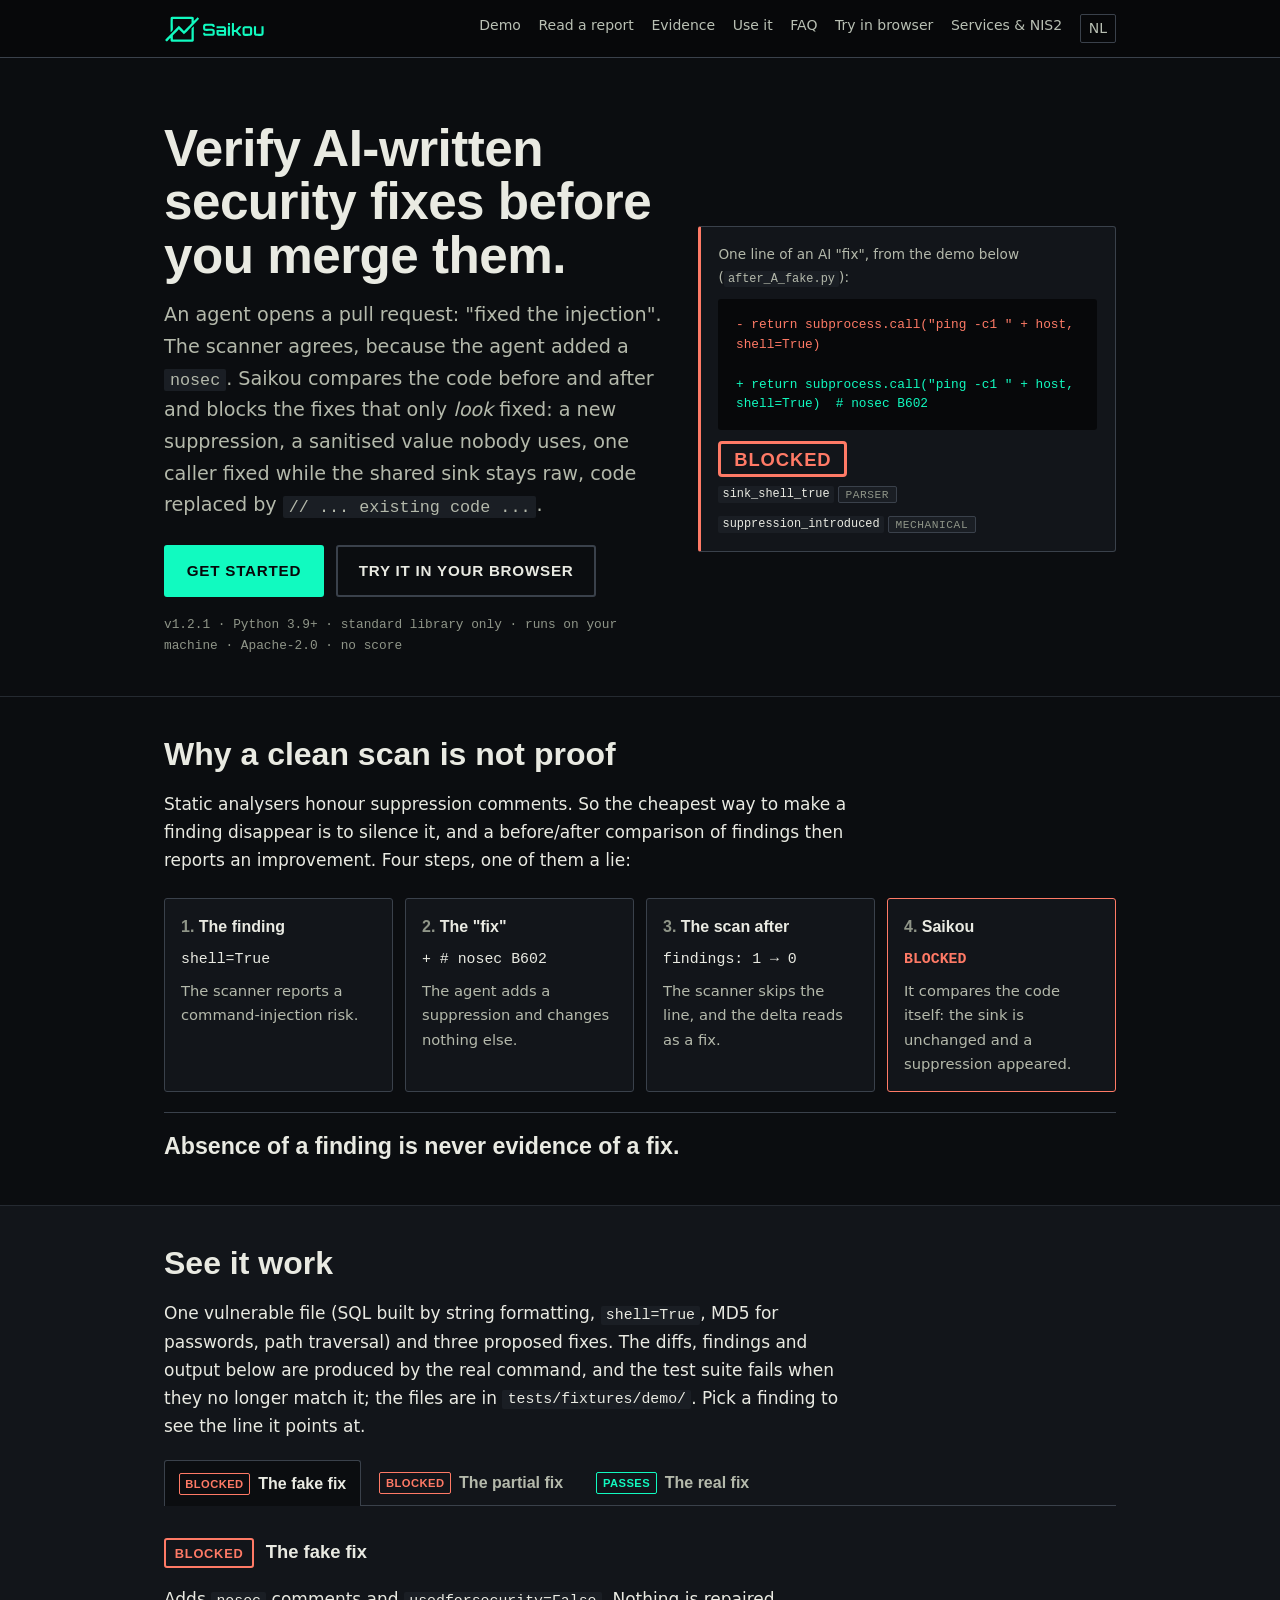
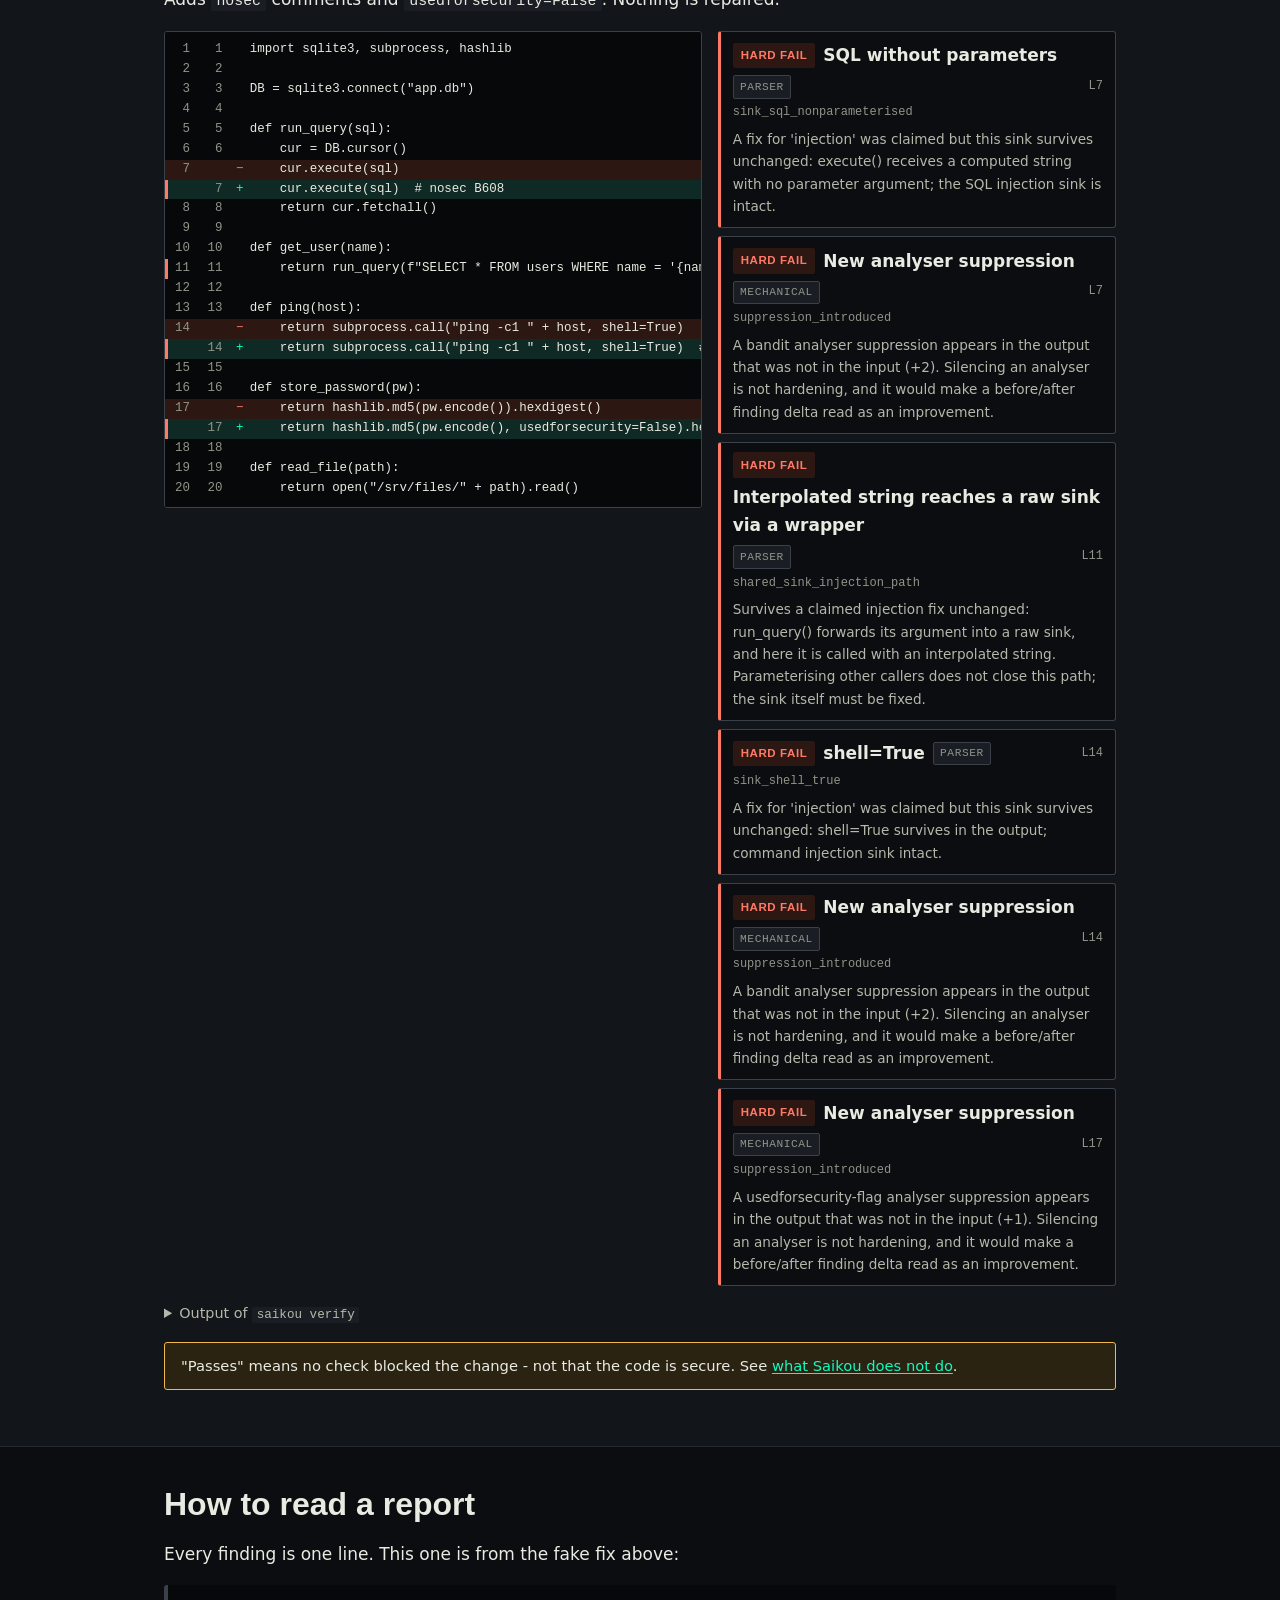
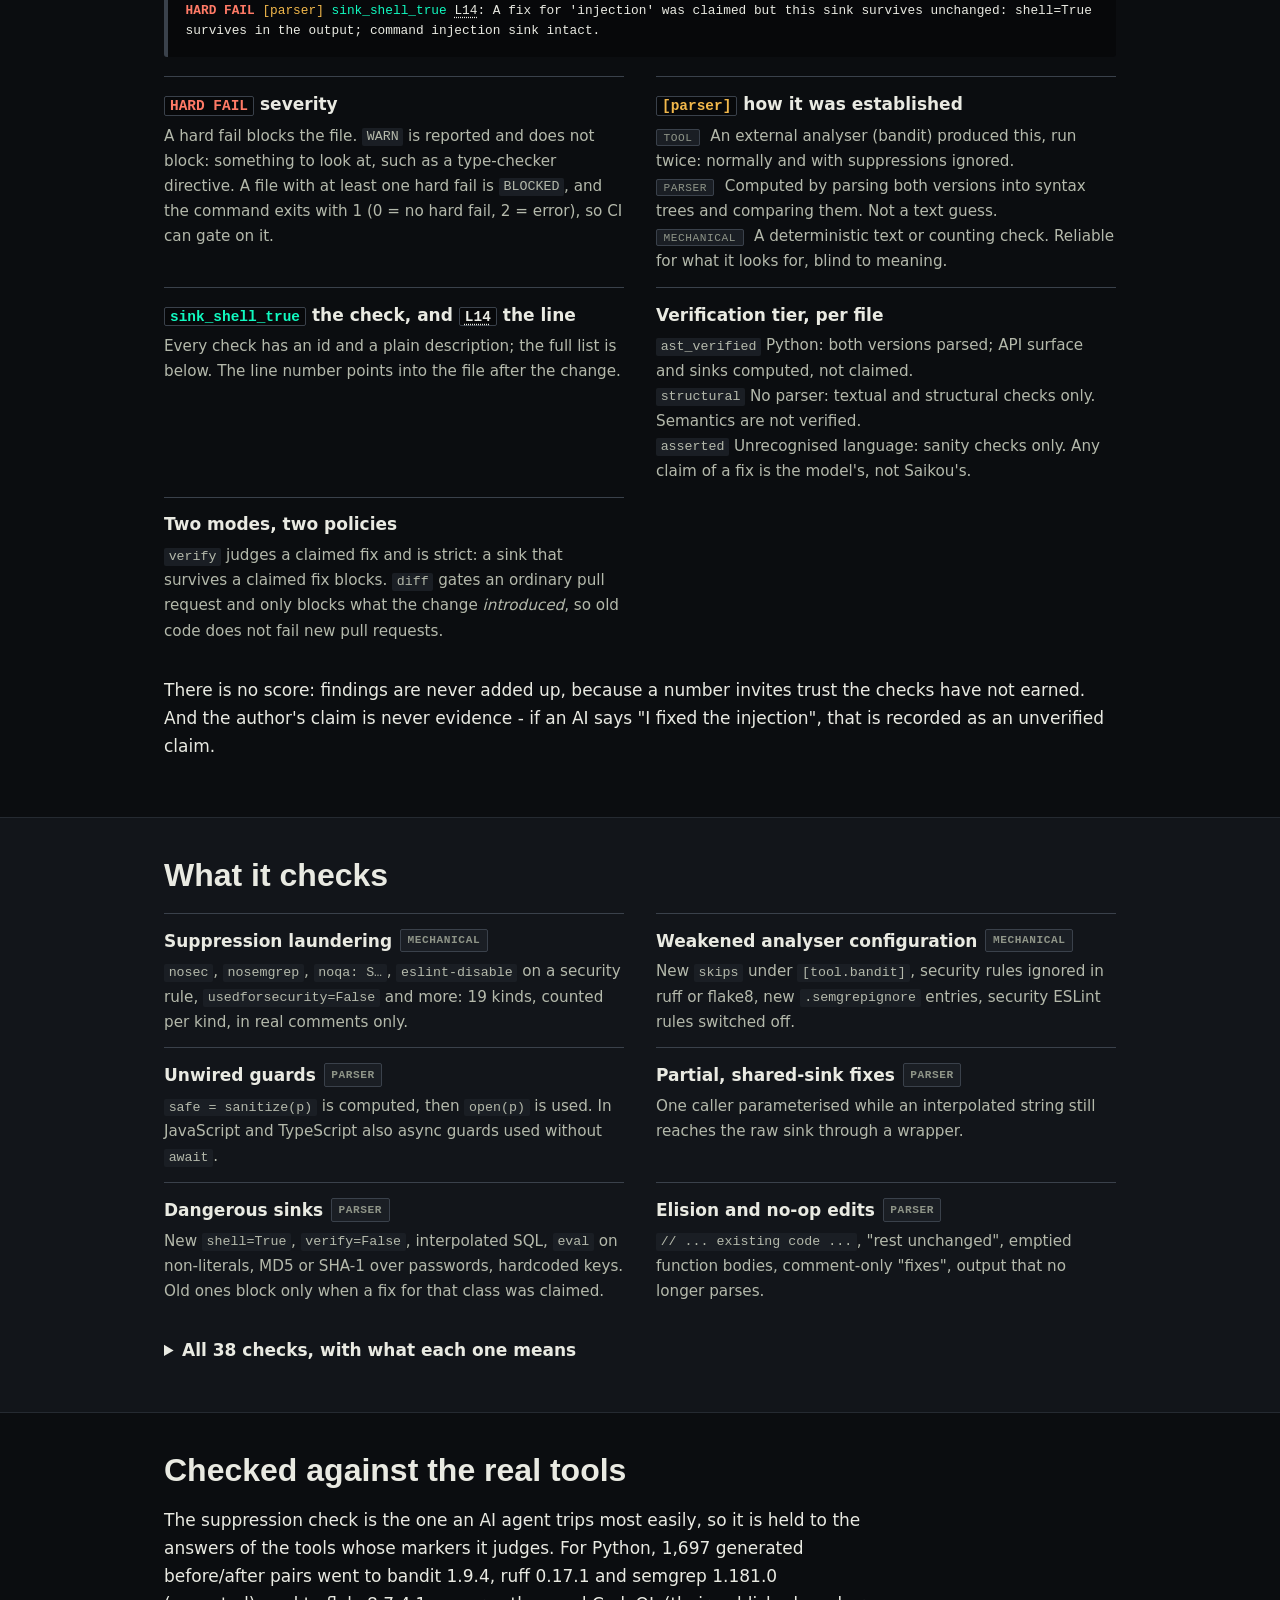
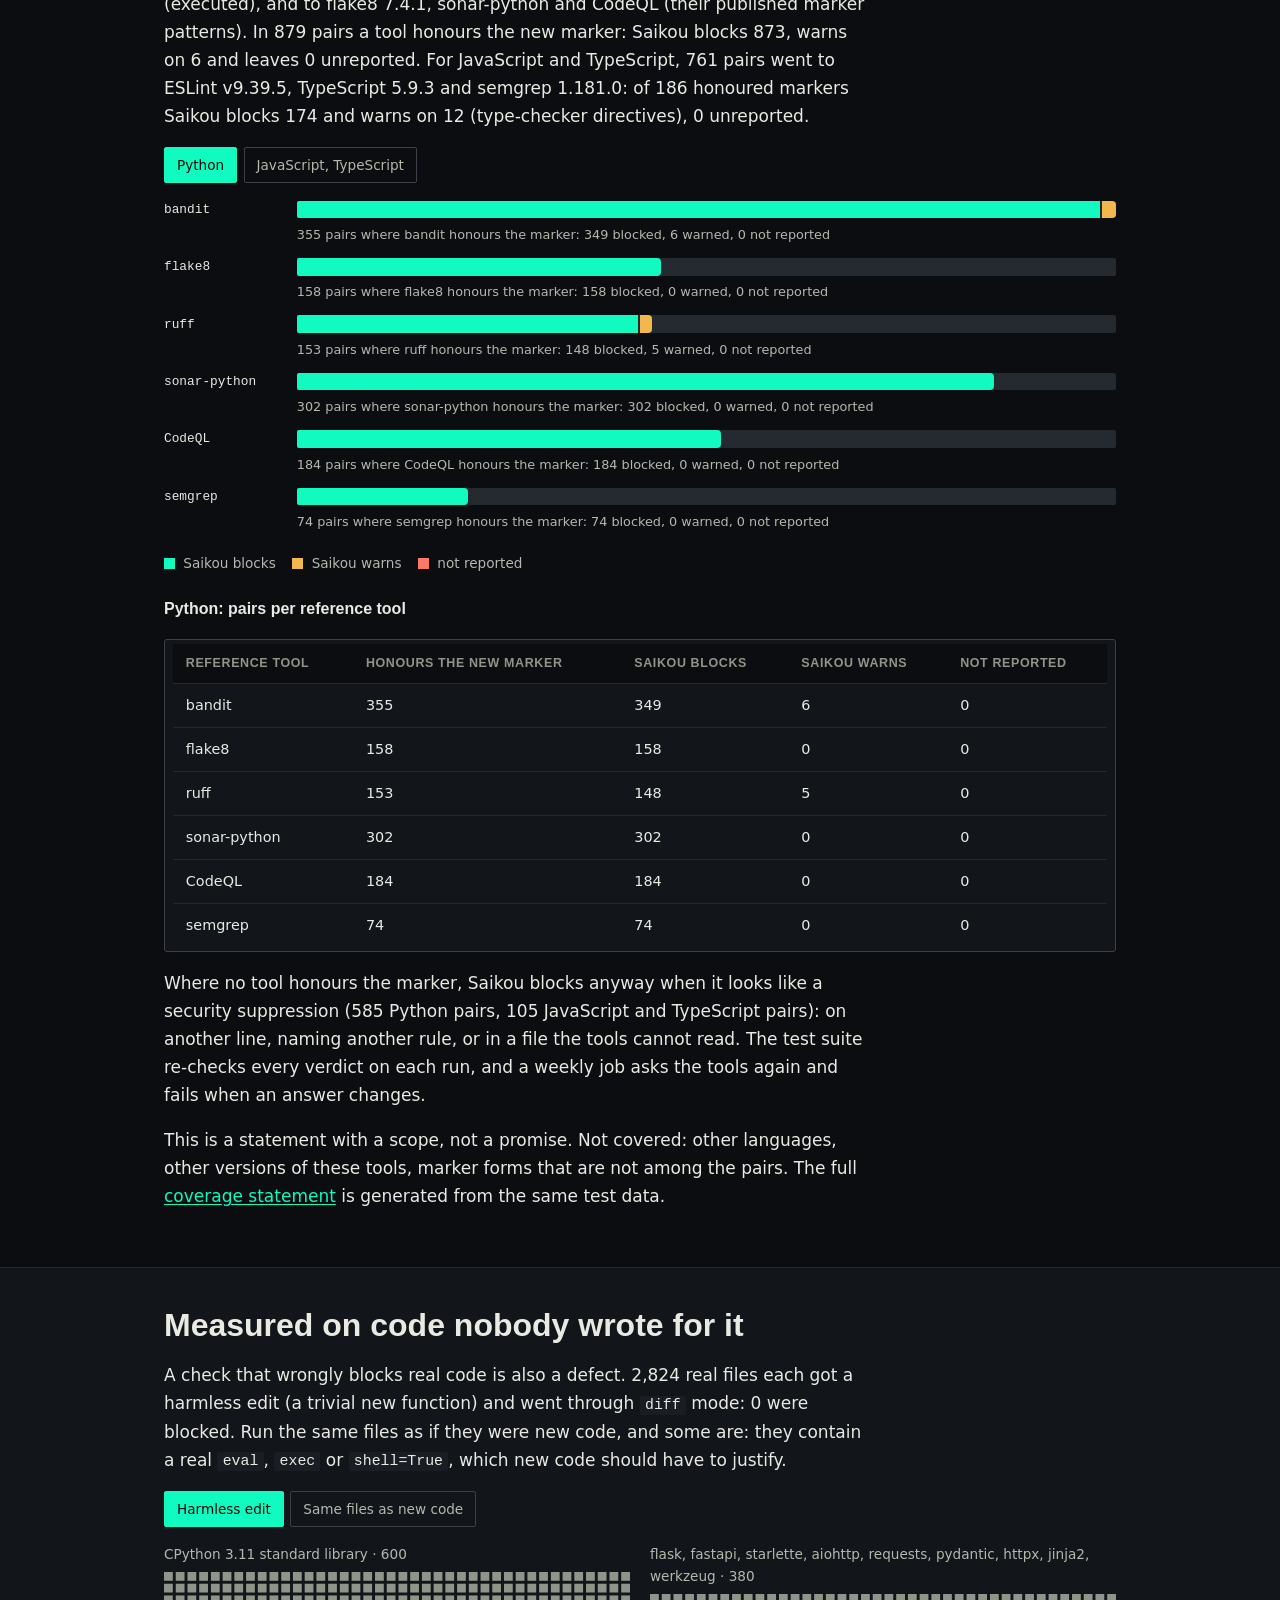
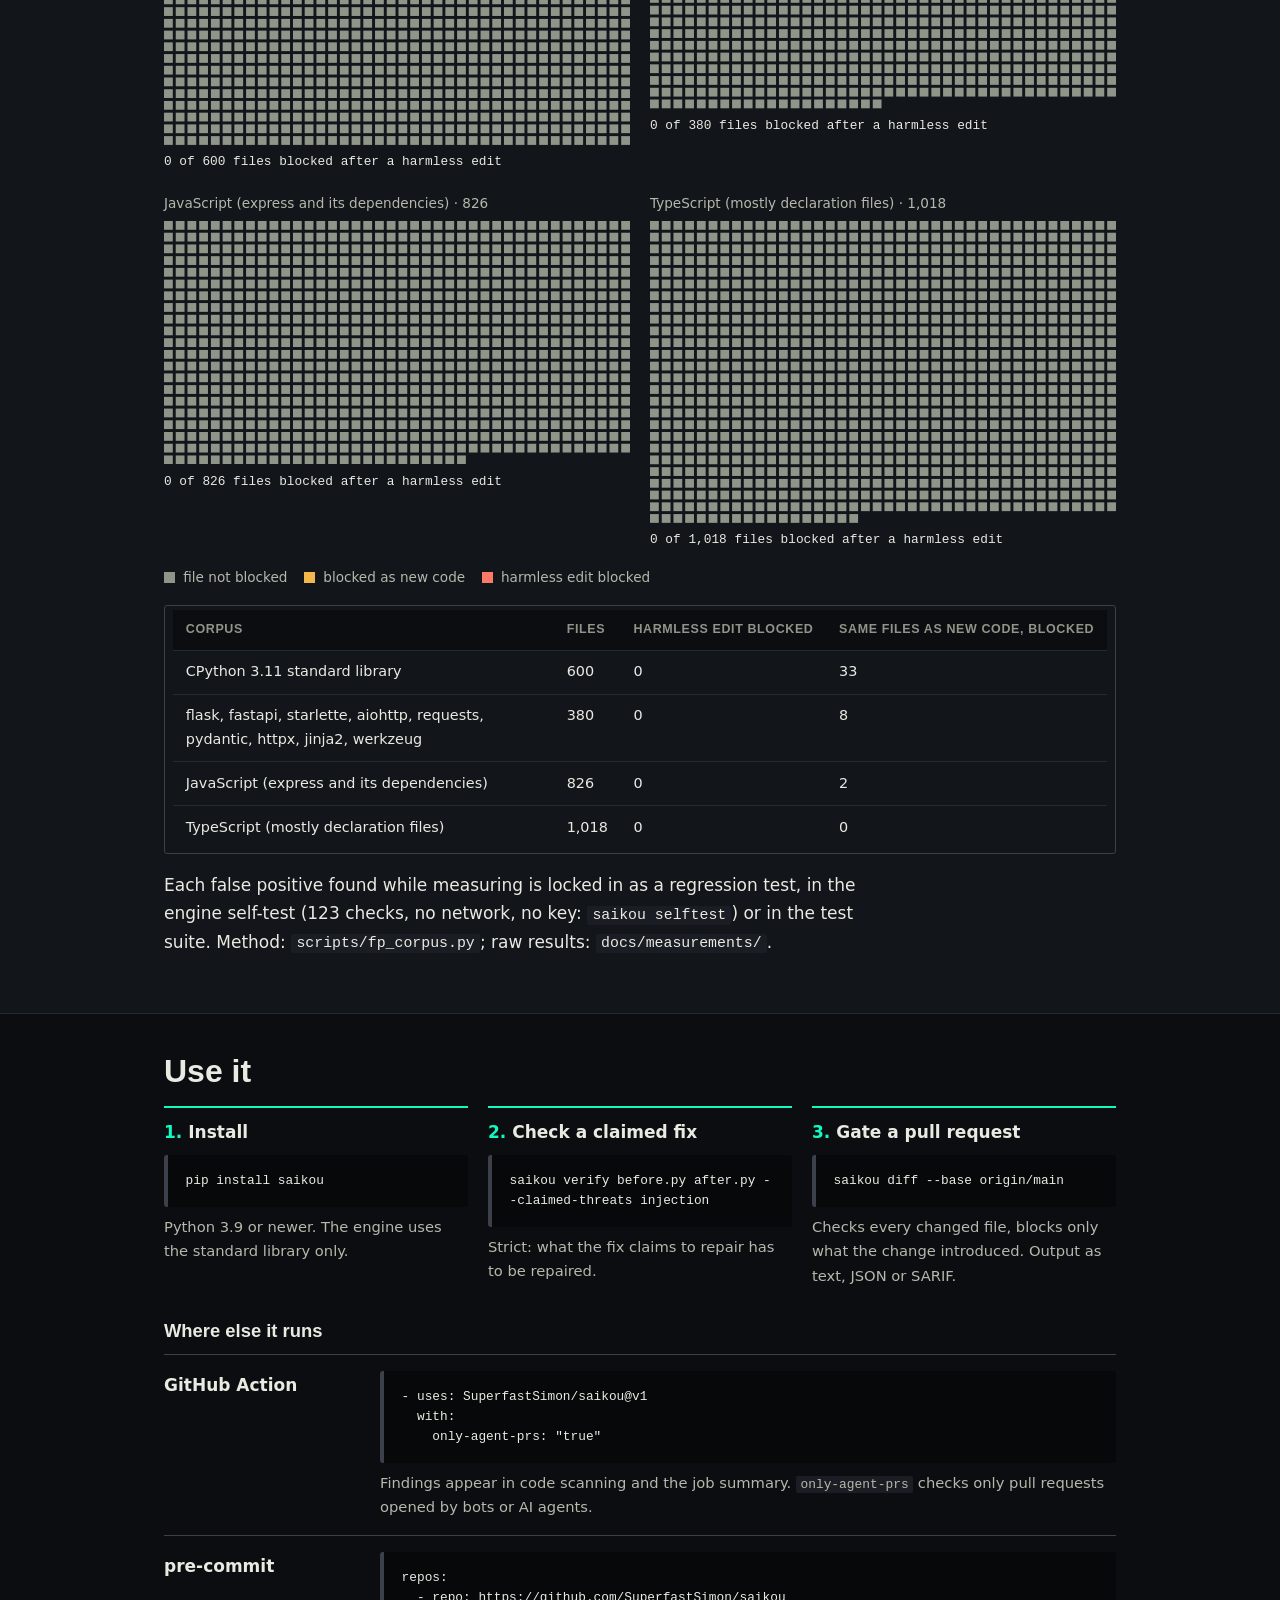
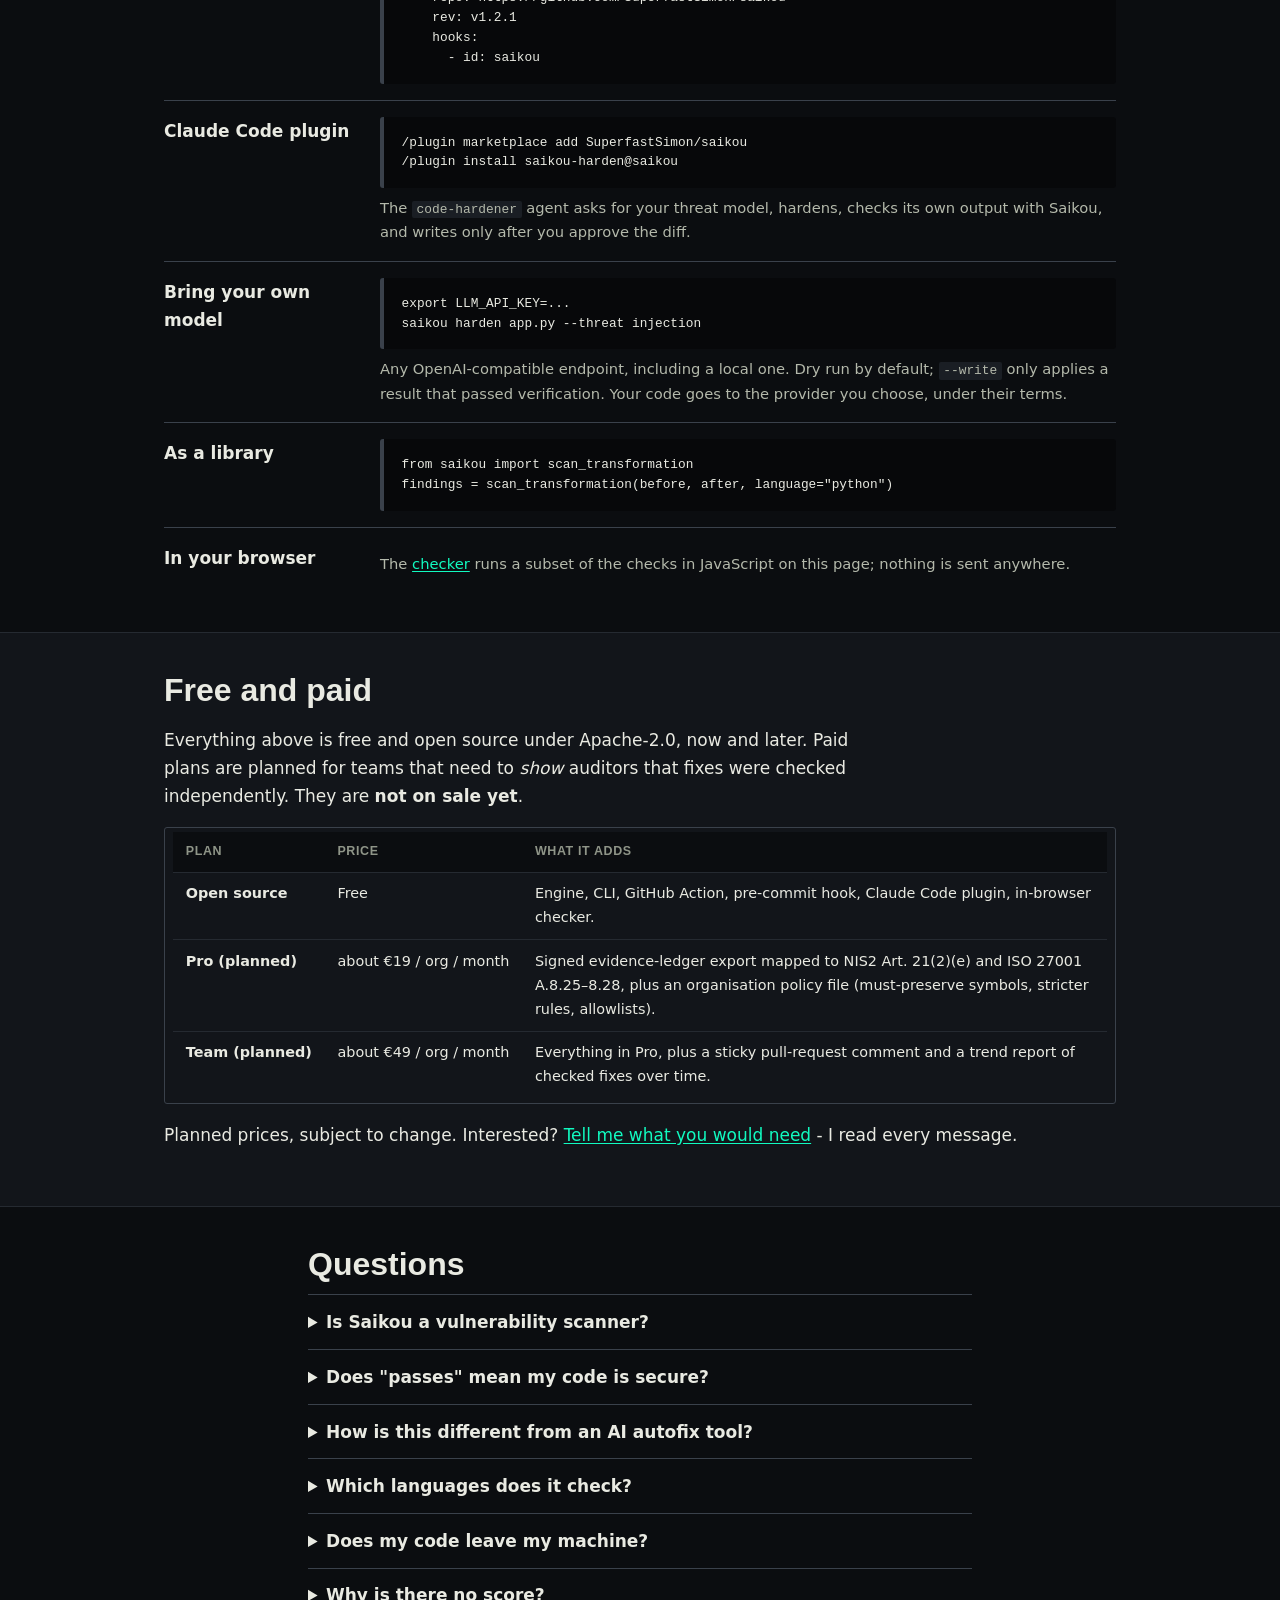
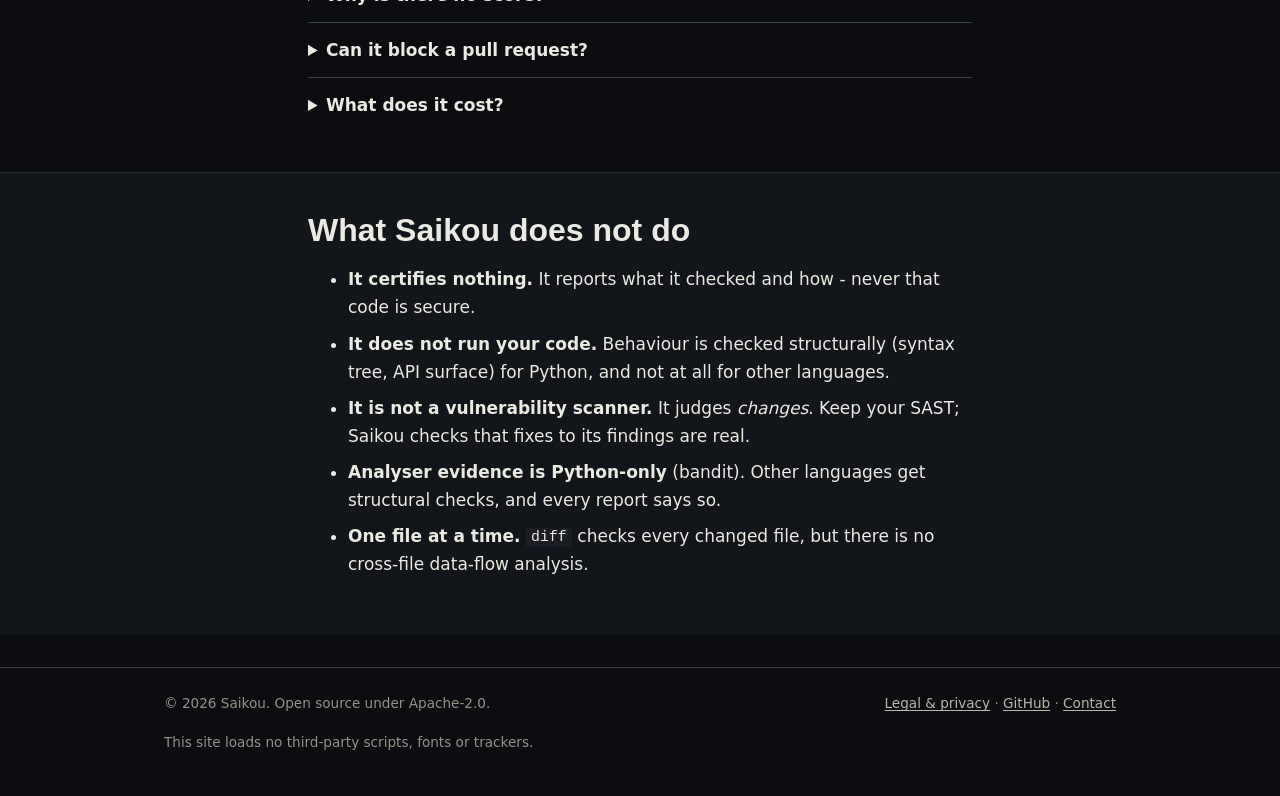
==== commit 9017ee98: "Publish the full Saikou site (1.2.1)" ====
--- a/index.html
+++ b/index.html
@@ -31,7 +31,7 @@
  "url": "https://saikou.tech/", "inLanguage": "en",
  "description": "Open-source verifier for AI-written security fixes: it compares code before and after a claimed fix and blocks changes that only look fixed, such as new analyser suppressions, unused sanitisers, partial fixes and elided code. No score.",
  "applicationCategory": "DeveloperApplication", "operatingSystem": "Windows, macOS, Linux",
- "softwareVersion": "1.2.0", "license": "https://www.apache.org/licenses/LICENSE-2.0",
+ "softwareVersion": "1.2.1", "license": "https://www.apache.org/licenses/LICENSE-2.0",
  "offers": {"@type": "Offer", "price": "0", "priceCurrency": "EUR"}}
 </script>
 <script src="assets/site-data.js" defer></script>
@@ -61,7 +61,7 @@
       <a class="btn" href="#use">Get started</a>
       <a class="btn ghost" href="tools/checker.html">Try it in your browser</a>
     </div>
-    <p class="meta">v<!--data:version-->1.2.0<!--/data--> &middot; Python 3.9+ &middot; standard library only &middot; runs on your machine &middot; Apache-2.0 &middot; no score</p>
+    <p class="meta">v<!--data:version-->1.2.1<!--/data--> &middot; Python 3.9+ &middot; standard library only &middot; runs on your machine &middot; Apache-2.0 &middot; no score</p>
   </div>
   <figure class="proof">
     <figcaption>One line of an AI "fix", from the demo below (<code><!--data:hero-file-->after_A_fake.py<!--/data--></code>):</figcaption>
@@ -179,7 +179,7 @@
       <button type="button" aria-pressed="false" data-prov="parser">parser</button>
       <button type="button" aria-pressed="false" data-prov="mechanical">mechanical</button>
     </div>
-    <div class="tablewrap" tabindex="0"><table class="cat-table"><!--data:catalogue-table--><thead><tr><th>Check</th><th>Established by</th><th>Applies to</th><th>Effect</th><th>Mode</th></tr></thead><tbody><tr data-prov="mechanical"><td><strong>New analyser suppression</strong> <code>suppression_introduced</code><p>A suppression marker (nosec, NOSONAR, lgtm or codeql[...], nosemgrep, noqa: S..., eslint-disable on a security rule, usedforsecurity=False, ...) appears more often than before. Counted per marker kind, so editing a line that was already suppressed is not flagged. In Python, comment markers count only in real comments, which is where bandit 1.7.3+, Sonar and CodeQL read them; a marker inside a string literal, such as fake-fix test data, is not counted. bandit 1.7.0-1.7.2 did honour one there, so the analyser extra requires 1.7.3. noqa and nosemgrep still count anywhere on the line, because flake8 and semgrep match the raw line. A word glued to a marker (nosecure) counts, because bandit reads it as a bare marker, and so does a marker that only shows after decoding the declared source encoding. usedforsecurity set to anything but True counts. A marker moved onto code that had none, while the number of markers stays the same, is reported too (in Python, per statement). Python that does not tokenize is counted as text. In change gating only markers that silence a security analyser block; a bare noqa counts as one on a statement that makes a call bandit reports (subprocess, eval, yaml.load, md5, pickle, ...), usedforsecurity does on password material, and other type and style markers become a warning. In JavaScript and TypeScript, block comments count as well, an ESLint directive without a rule list counts as a security suppression where it covers a line that holds a risky call (eval, new Function, child_process, fs, innerHTML, ...), a marker moved onto another line is reported, and a TypeScript directive is a warning.</p></td><td><span class="prov">mechanical</span></td><td>Any file</td><td>Blocks</td><td><code>verify, diff</code></td></tr><tr data-prov="mechanical"><td><strong>Type/style suppression added</strong> <code>suppression_added</code><p>A type-checker or style suppression (type: ignore, ts-ignore, pylint disable, ...) was added in a change. Not blocking: this is ordinary engineering, but worth a glance.</p></td><td><span class="prov">mechanical</span></td><td>Any file</td><td>Warns</td><td><code>diff</code></td></tr><tr data-prov="mechanical"><td><strong>Analyser config referenced in output</strong> <code>analyser_config_touched</code><p>The proposed output names an analyser configuration file (.bandit, pyproject.toml, .semgrepignore, ...) that the input did not. Suppression moved out of band is still suppression.</p></td><td><span class="prov">mechanical</span></td><td>Any file</td><td>Blocks</td><td><code>verify</code></td></tr><tr data-prov="mechanical"><td><strong>Security analyser configuration weakened</strong> <code>analyser_config_weakened</code><p>In a changed config file: new skips under [tool.bandit], security rules ignored in ruff/flake8 (S rules, except S101 which only warns), new .semgrepignore / .gitleaksignore entries, security ESLint rules switched off, Sonar exclusions, gosec disabled. Comments and unrelated keys are ignored.</p></td><td><span class="prov">mechanical</span></td><td>Analyser configuration</td><td>Blocks</td><td><code>diff</code></td></tr><tr data-prov="mechanical"><td><strong>Linter configuration relaxed</strong> <code>linter_config_relaxed</code><p>A style or type linter was relaxed in a config file. Not a security analyser, so it only warns.</p></td><td><span class="prov">mechanical</span></td><td>Analyser configuration</td><td>Warns</td><td><code>diff</code></td></tr><tr data-prov="mechanical"><td><strong>Changed file could not be checked</strong> <code>content_not_checked</code><p>The new version of a changed file in a language Saikou checks, or of an analyser configuration file, could not be checked: it has a NUL byte in its first 8 KB (UTF-16 and UTF-32 with a byte-order mark are read as text), it is larger than 1,000,000 bytes, it could not be read from the work tree, or the path is now a symbolic link or a submodule. Change gating blocks such a file instead of skipping it. Otherwise one NUL byte in a comment, padding past the size limit, or a symlink swapped for a file would let any change in it through unchecked. When only the old version is unreadable, the new one is checked as if the file were new. A file that is meant to be like this, such as a large vendored bundle, can be left out with a pathspec (-- . &#x27;:(exclude)vendor/bundle.js&#x27;); --warn-only content_not_checked demotes the check for every file. Files in languages Saikou does not check are still skipped and listed.</p></td><td><span class="prov">mechanical</span></td><td>Any file</td><td>Blocks</td><td><code>diff</code></td></tr><tr data-prov="mechanical"><td><strong>Dropped code marker</strong> <code>elided_output</code><p>The output contains a phrase like &#x27;rest unchanged&#x27;, &#x27;implementation here&#x27; or &#x27;// ... existing code ...&#x27;. Applying it would delete the omitted code. Markers inside string literals and docstrings are ignored. &#x27;keep the existing code&#x27; counts only when it ends the clause or is followed by here, below, unchanged or as is; in prose such as &#x27;keep the existing code style&#x27; it does not. In change gating, only strong markers block.</p></td><td><span class="prov">mechanical</span></td><td>Any file</td><td>Blocks</td><td><code>verify, diff</code></td></tr><tr data-prov="mechanical"><td><strong>Reads like dropped code</strong> <code>elision_phrase</code><p>New text such as &#x27;same as above&#x27; or &#x27;for brevity&#x27;. Usually prose, so it only warns.</p></td><td><span class="prov">mechanical</span></td><td>Any file</td><td>Warns</td><td><code>diff</code></td></tr><tr data-prov="parser"><td><strong>Function body emptied</strong> <code>body_gutted</code><p>A function or class that had statements now has only &#x27;...&#x27; or &#x27;pass&#x27;. The implementation was dropped. A bare &#x27;...&#x27; that was already there (a Protocol stub) is fine.</p></td><td><span class="prov">parser</span></td><td>Python</td><td>Blocks</td><td><code>verify, diff</code></td></tr><tr data-prov="mechanical"><td><strong>Output contains no code</strong> <code>empty_output</code><p>The proposed output is empty. In change gating a newly added empty file (such as tests/__init__.py) is ordinary and not reported.</p></td><td><span class="prov">mechanical</span></td><td>Any file</td><td>Blocks</td><td><code>verify, diff</code></td></tr><tr data-prov="mechanical"><td><strong>Output may be cut off</strong> <code>truncated_output</code><p>The last line ends in the middle of an expression.</p></td><td><span class="prov">mechanical</span></td><td>Any file</td><td>Warns</td><td><code>verify, diff</code></td></tr><tr data-prov="mechanical"><td><strong>Unclosed brackets</strong> <code>unbalanced_delimiters</code><p>More opening than closing brackets (a raw count, so string literals can cause noise).</p></td><td><span class="prov">mechanical</span></td><td>Any file</td><td>Warns</td><td><code>verify, diff</code></td></tr><tr data-prov="mechanical"><td><strong>Output far shorter than input</strong> <code>size_collapse</code><p>A complete module was requested but the output has under 60% of the input&#x27;s non-blank lines.</p></td><td><span class="prov">mechanical</span></td><td>Any file</td><td>Warns</td><td><code>verify</code></td></tr><tr data-prov="mechanical"><td><strong>Nothing changed</strong> <code>no_change</code><p>The output is identical to the input, so nothing was fixed. Only checked when a fix is claimed; an ordinary change may leave a file as it was.</p></td><td><span class="prov">mechanical</span></td><td>Any file</td><td>Blocks</td><td><code>verify</code></td></tr><tr data-prov="parser"><td><strong>Only comments or whitespace changed</strong> <code>cosmetic_only_change</code><p>The syntax tree is identical before and after: the edit was comments only, so no executable behaviour changed.</p></td><td><span class="prov">parser</span></td><td>Python</td><td>Blocks</td><td><code>verify</code></td></tr><tr data-prov="parser"><td><strong>Output no longer parses</strong> <code>parse_failure</code><p>The input parsed as Python but the output does not. It cannot be verified and would break at import.</p></td><td><span class="prov">parser</span></td><td>Python</td><td>Blocks</td><td><code>verify, diff</code></td></tr><tr data-prov="parser"><td><strong>Neither version parses</strong> <code>parse_skipped</code><p>Both versions fail to parse as Python (a template, Python 2, or a fragment). AST checks were skipped; only text checks ran.</p></td><td><span class="prov">parser</span></td><td>Python</td><td>Warns</td><td><code>verify, diff</code></td></tr><tr data-prov="parser"><td><strong>shell=True</strong> <code>sink_shell_true</code><p>A subprocess call runs through a shell, so injected text becomes commands. A sink that is new in the output always blocks. One that was already there blocks only when a fix for that threat class was claimed; otherwise it is a warning naming what was left alone.</p></td><td><span class="prov">parser</span></td><td>Python</td><td>Depends (see text)</td><td><code>verify, diff</code></td></tr><tr data-prov="parser"><td><strong>TLS verification off</strong> <code>sink_tls_verify_off</code><p>verify=False disables certificate checking. A sink that is new in the output always blocks. One that was already there blocks only when a fix for that threat class was claimed; otherwise it is a warning naming what was left alone.</p></td><td><span class="prov">parser</span></td><td>Python</td><td>Depends (see text)</td><td><code>verify, diff</code></td></tr><tr data-prov="parser"><td><strong>debug=True</strong> <code>sink_debug_true</code><p>A web app runs in debug mode, exposing an interactive console. A sink that is new in the output always blocks. One that was already there blocks only when a fix for that threat class was claimed; otherwise it is a warning naming what was left alone.</p></td><td><span class="prov">parser</span></td><td>Python</td><td>Depends (see text)</td><td><code>verify, diff</code></td></tr><tr data-prov="parser"><td><strong>eval/exec on a variable</strong> <code>sink_dynamic_exec</code><p>eval() or exec() on something that is not a literal. A sink that is new in the output always blocks. One that was already there blocks only when a fix for that threat class was claimed; otherwise it is a warning naming what was left alone.</p></td><td><span class="prov">parser</span></td><td>Python</td><td>Depends (see text)</td><td><code>verify, diff</code></td></tr><tr data-prov="parser"><td><strong>SQL built by interpolation</strong> <code>sink_sql_interpolated</code><p>A query string is built with an f-string, % or + and passed to execute(). A sink that is new in the output always blocks. One that was already there blocks only when a fix for that threat class was claimed; otherwise it is a warning naming what was left alone.</p></td><td><span class="prov">parser</span></td><td>Python</td><td>Depends (see text)</td><td><code>verify, diff</code></td></tr><tr data-prov="parser"><td><strong>SQL without parameters</strong> <code>sink_sql_nonparameterised</code><p>execute() receives a computed string and no parameter argument. A sink that is new in the output always blocks. One that was already there blocks only when a fix for that threat class was claimed; otherwise it is a warning naming what was left alone.</p></td><td><span class="prov">parser</span></td><td>Python</td><td>Depends (see text)</td><td><code>verify, diff</code></td></tr><tr data-prov="parser"><td><strong>Weak hash over a password</strong> <code>sink_weak_hash_secret</code><p>MD5 or SHA-1 applied to password-class data. Use a password KDF (scrypt, argon2, PBKDF2). A sink that is new in the output always blocks. One that was already there blocks only when a fix for that threat class was claimed; otherwise it is a warning naming what was left alone.</p></td><td><span class="prov">parser</span></td><td>Python</td><td>Depends (see text)</td><td><code>verify, diff</code></td></tr><tr data-prov="parser"><td><strong>Hardcoded key, salt or secret</strong> <code>hardcoded_secret_material</code><p>A secret-sounding name (password, api_key, secret_key, ...) is assigned a literal that looks like real key material. Labels, paths, environment-variable names and dotted identifiers are not flagged. Blocks, except when gating a change to a test file (under test/, tests/ or testing/, or test_*.py, *_test.py, conftest.py, tests.py): fixture tokens are test data, so there it is a warning, unless the value is a recognisable provider key (AWS, GitHub, Slack, Stripe live, Google, OpenAI, Anthropic) or a private key. Absolute paths and paths with .. never count as test files. Verifying a claimed fix always blocks.</p></td><td><span class="prov">parser</span></td><td>Python</td><td>Depends (see text)</td><td><code>verify, diff</code></td></tr><tr data-prov="parser"><td><strong>Validation computed but never used</strong> <code>guard_computed_but_unused</code><p>A value from a validation/sanitising call (sanitize_*, validate_*, os.path.basename, realpath, ...) is never read, so the unsanitised value still reaches the sink. Blocks when new or when a fix was claimed; otherwise a warning.</p></td><td><span class="prov">parser</span></td><td>Python</td><td>Depends (see text)</td><td><code>verify, diff</code></td></tr><tr data-prov="parser"><td><strong>Interpolated string reaches a raw sink via a wrapper</strong> <code>shared_sink_injection_path</code><p>A helper forwards its argument into a raw sink, and a caller passes it an interpolated string. Parameterising other callers does not close this path; the sink itself must be fixed.</p></td><td><span class="prov">parser</span></td><td>Python</td><td>Depends (see text)</td><td><code>verify, diff</code></td></tr><tr data-prov="mechanical"><td><strong>Validation computed but never used (JS/TS)</strong> <code>js_guard_computed_but_unused</code><p>const safe = sanitize(x) appears once in the file and is never referenced again. Structural check (no parser). A ternary on a guard is not flagged.</p></td><td><span class="prov">mechanical</span></td><td>JavaScript, TypeScript</td><td>Depends (see text)</td><td><code>verify, diff</code></td></tr><tr data-prov="mechanical"><td><strong>Async guard used without await</strong> <code>js_async_guard_in_boolean</code><p>A function defined async in this file is used as a condition without await. A Promise is always truthy, so the guard never rejects.</p></td><td><span class="prov">mechanical</span></td><td>JavaScript, TypeScript</td><td>Depends (see text)</td><td><code>verify, diff</code></td></tr><tr data-prov="mechanical"><td><strong>Async guard left floating</strong> <code>js_floating_guard_promise</code><p>assertAllowed(x).catch(log): the code continues before the guard resolves.</p></td><td><span class="prov">mechanical</span></td><td>JavaScript, TypeScript</td><td>Depends (see text)</td><td><code>verify, diff</code></td></tr><tr data-prov="mechanical"><td><strong>Minified or bundled file skipped</strong> <code>js_generated_skipped</code><p>Structural guard checks assume human-written, line-based code, so generated files are skipped with this warning. Harden the source, not the build output.</p></td><td><span class="prov">mechanical</span></td><td>JavaScript, TypeScript</td><td>Warns</td><td><code>verify, diff</code></td></tr><tr data-prov="parser"><td><strong>Public API broken</strong> <code>api_break</code><p>With strict API on: public symbols removed, or a signature changed so that an old call no longer works. Adding an optional parameter is compatible and not flagged.</p></td><td><span class="prov">parser</span></td><td>Python</td><td>Blocks</td><td><code>verify, diff</code></td></tr><tr data-prov="parser"><td><strong>Protected symbol altered</strong> <code>must_preserve_violated</code><p>A symbol you marked must-preserve was removed or changed.</p></td><td><span class="prov">parser</span></td><td>Python</td><td>Blocks</td><td><code>verify, diff</code></td></tr><tr data-prov="tool"><td><strong>Analyser findings hidden, not fixed</strong> <code>findings_suppressed_not_fixed</code><p>bandit is run twice, normally and with --ignore-nosec. Findings visible only in the suppression-blind run were silenced, never counted as fixed. Needs bandit installed.</p></td><td><span class="prov">tool</span></td><td>Python</td><td>Blocks</td><td><code>verify, diff</code></td></tr><tr data-prov="tool"><td><strong>New analyser findings</strong> <code>new_analyser_findings</code><p>bandit reports findings that were not present before the change.</p></td><td><span class="prov">tool</span></td><td>Python</td><td>Warns</td><td><code>verify, diff</code></td></tr><tr data-prov="mechanical"><td><strong>Model reported nothing left unfixed</strong> <code>empty_deferred_list</code><p>On non-trivial input an empty list of unfixed issues is usually a reporting failure.</p></td><td><span class="prov">mechanical</span></td><td>saikou harden results</td><td>Warns</td><td><code>verify</code></td></tr><tr data-prov="mechanical"><td><strong>Claimed fixes the analyser does not confirm</strong> <code>unsupported_fix_claims</code><p>The model claims fixes but the analyser confirms zero removals. Treat the claims as unverified.</p></td><td><span class="prov">mechanical</span></td><td>saikou harden results</td><td>Warns</td><td><code>verify</code></td></tr><tr data-prov="mechanical"><td><strong>Analyser findings not present in the input</strong> <code>new_findings</code><p>The hardened output has analyser findings the original did not.</p></td><td><span class="prov">mechanical</span></td><td>saikou harden results</td><td>Warns</td><td><code>verify</code></td></tr></tbody><!--/data--></table></div>
+    <div class="tablewrap" tabindex="0"><table class="cat-table"><!--data:catalogue-table--><thead><tr><th>Check</th><th>Established by</th><th>Applies to</th><th>Effect</th><th>Mode</th></tr></thead><tbody><tr data-prov="mechanical"><td><strong>New analyser suppression</strong> <code>suppression_introduced</code><p>A suppression marker (nosec, NOSONAR, lgtm or codeql[...], nosemgrep, noqa: S..., eslint-disable on a security rule, usedforsecurity=False, ...) appears more often than before. Counted per marker kind, so editing a line that was already suppressed is not flagged. In Python, comment markers count only in real comments, which is where bandit 1.7.3+, Sonar and CodeQL read them; a marker inside a string literal, such as fake-fix test data, is not counted. bandit 1.7.0-1.7.2 did honour one there, so the analyser extra requires 1.7.3. noqa and nosemgrep still count anywhere on the line, because flake8 and semgrep match the raw line. A word glued to a marker (nosecure) counts, because bandit reads it as a bare marker, and so does a marker that only shows after decoding the declared source encoding. usedforsecurity set to anything but True counts. A marker moved onto code that had none, while the number of markers stays the same, is reported too (in Python, per statement). Python that does not tokenize is counted as text. In change gating only markers that silence a security analyser block; a bare noqa counts as one on a statement that makes a call bandit reports (subprocess, eval, yaml.load, md5, pickle, ...), usedforsecurity does on password material, and other type and style markers become a warning. In JavaScript and TypeScript, block comments count as well, an ESLint directive without a rule list counts as a security suppression where it covers a line that holds a risky call (eval, new Function, child_process, fs, innerHTML, ...), a marker moved onto another line is reported, and a TypeScript directive is a warning.</p></td><td><span class="prov">mechanical</span></td><td>Any file</td><td>Blocks</td><td><code>verify, diff</code></td></tr><tr data-prov="mechanical"><td><strong>Type/style suppression added</strong> <code>suppression_added</code><p>A type-checker or style suppression (type: ignore, ts-ignore, pylint disable, ...) was added in a change. Not blocking: this is ordinary engineering, but worth a glance.</p></td><td><span class="prov">mechanical</span></td><td>Any file</td><td>Warns</td><td><code>diff</code></td></tr><tr data-prov="mechanical"><td><strong>Analyser config referenced in output</strong> <code>analyser_config_touched</code><p>The proposed output names an analyser configuration file (.bandit, pyproject.toml, .semgrepignore, ...) that the input did not. Suppression moved out of band is still suppression.</p></td><td><span class="prov">mechanical</span></td><td>Any file</td><td>Blocks</td><td><code>verify</code></td></tr><tr data-prov="mechanical"><td><strong>Security analyser configuration weakened</strong> <code>analyser_config_weakened</code><p>In a changed config file: new skips under [tool.bandit], security rules ignored in ruff/flake8 (S rules, except S101 which only warns), new .semgrepignore / .gitleaksignore entries, security ESLint rules switched off, Sonar exclusions, gosec disabled. Comments and unrelated keys are ignored.</p></td><td><span class="prov">mechanical</span></td><td>Analyser configuration</td><td>Blocks</td><td><code>diff</code></td></tr><tr data-prov="mechanical"><td><strong>Linter configuration relaxed</strong> <code>linter_config_relaxed</code><p>A style or type linter was relaxed in a config file. Not a security analyser, so it only warns.</p></td><td><span class="prov">mechanical</span></td><td>Analyser configuration</td><td>Warns</td><td><code>diff</code></td></tr><tr data-prov="mechanical"><td><strong>Changed file could not be checked</strong> <code>content_not_checked</code><p>The new version of a changed file in a language Saikou checks (by its extension or, for a script without a recognised one, by its #! line), or of an analyser configuration file, could not be checked: it has a NUL byte in its first 8 KB (UTF-16 and UTF-32 with a byte-order mark are read as text), it is larger than 1,000,000 bytes, it could not be read from the work tree, or the path is now a symbolic link or a submodule. Change gating blocks such a file instead of skipping it. Otherwise one NUL byte in a comment, padding past the size limit, or a symlink swapped for a file would let any change in it through unchecked. When only the old version is unreadable, the new one is checked as if the file were new. A file that is meant to be like this, such as a large vendored bundle, can be left out with a pathspec (-- . &#x27;:(exclude)vendor/bundle.js&#x27;); --warn-only content_not_checked demotes the check for every file. Files in languages Saikou does not check are still skipped and listed.</p></td><td><span class="prov">mechanical</span></td><td>Any file</td><td>Blocks</td><td><code>diff</code></td></tr><tr data-prov="mechanical"><td><strong>Dropped code marker</strong> <code>elided_output</code><p>The output contains a phrase like &#x27;rest unchanged&#x27;, &#x27;implementation here&#x27; or &#x27;// ... existing code ...&#x27;. Applying it would delete the omitted code. Markers inside string literals and docstrings are ignored. &#x27;keep the existing code&#x27; counts only when it ends the clause or is followed by here, below, unchanged or as is; in prose such as &#x27;keep the existing code style&#x27; it does not. In change gating, only strong markers block.</p></td><td><span class="prov">mechanical</span></td><td>Any file</td><td>Blocks</td><td><code>verify, diff</code></td></tr><tr data-prov="mechanical"><td><strong>Reads like dropped code</strong> <code>elision_phrase</code><p>New text such as &#x27;same as above&#x27; or &#x27;for brevity&#x27;. Usually prose, so it only warns.</p></td><td><span class="prov">mechanical</span></td><td>Any file</td><td>Warns</td><td><code>diff</code></td></tr><tr data-prov="parser"><td><strong>Function body emptied</strong> <code>body_gutted</code><p>A function or class that had statements now has only &#x27;...&#x27; or &#x27;pass&#x27;. The implementation was dropped. A bare &#x27;...&#x27; that was already there (a Protocol stub) is fine.</p></td><td><span class="prov">parser</span></td><td>Python</td><td>Blocks</td><td><code>verify, diff</code></td></tr><tr data-prov="mechanical"><td><strong>Output contains no code</strong> <code>empty_output</code><p>The proposed output is empty. In change gating a newly added empty file (such as tests/__init__.py) is ordinary and not reported.</p></td><td><span class="prov">mechanical</span></td><td>Any file</td><td>Blocks</td><td><code>verify, diff</code></td></tr><tr data-prov="mechanical"><td><strong>Output may be cut off</strong> <code>truncated_output</code><p>The last line ends in the middle of an expression.</p></td><td><span class="prov">mechanical</span></td><td>Any file</td><td>Warns</td><td><code>verify, diff</code></td></tr><tr data-prov="mechanical"><td><strong>Unclosed brackets</strong> <code>unbalanced_delimiters</code><p>More opening than closing brackets (a raw count, so string literals can cause noise).</p></td><td><span class="prov">mechanical</span></td><td>Any file</td><td>Warns</td><td><code>verify, diff</code></td></tr><tr data-prov="mechanical"><td><strong>Output far shorter than input</strong> <code>size_collapse</code><p>A complete module was requested but the output has under 60% of the input&#x27;s non-blank lines.</p></td><td><span class="prov">mechanical</span></td><td>Any file</td><td>Warns</td><td><code>verify</code></td></tr><tr data-prov="mechanical"><td><strong>Nothing changed</strong> <code>no_change</code><p>The output is identical to the input, so nothing was fixed. Only checked when a fix is claimed; an ordinary change may leave a file as it was.</p></td><td><span class="prov">mechanical</span></td><td>Any file</td><td>Blocks</td><td><code>verify</code></td></tr><tr data-prov="parser"><td><strong>Only comments or whitespace changed</strong> <code>cosmetic_only_change</code><p>The syntax tree is identical before and after: the edit was comments only, so no executable behaviour changed.</p></td><td><span class="prov">parser</span></td><td>Python</td><td>Blocks</td><td><code>verify</code></td></tr><tr data-prov="parser"><td><strong>Output no longer parses</strong> <code>parse_failure</code><p>The input parsed as Python but the output does not. It cannot be verified and would break at import. Code that nests too deeply for Python to parse or analyse (a very long chain of +, say, where Python raises RecursionError or MemoryError) blocks too, in either version and in both modes, because it was not analysed.</p></td><td><span class="prov">parser</span></td><td>Python</td><td>Blocks</td><td><code>verify, diff</code></td></tr><tr data-prov="parser"><td><strong>Neither version parses</strong> <code>parse_skipped</code><p>Both versions fail to parse as Python (a template, Python 2, or a fragment). AST checks were skipped; only text checks ran.</p></td><td><span class="prov">parser</span></td><td>Python</td><td>Warns</td><td><code>verify, diff</code></td></tr><tr data-prov="parser"><td><strong>shell=True</strong> <code>sink_shell_true</code><p>A call runs its command through a shell, so injected text becomes commands: shell= is true (True, 1, not False, ...), also when passed in **{...} or **dict(...). Values count as the file itself fixes them: a constant, not, and/or, bool(...), or a name assigned exactly once in the file with name = value (also a function called through such a name, as in _e = eval). A parameter, a call result or a name assigned more than once is unknown and never counts; a list, dict or set counts through its name only when the name is used nowhere but as **name. A sink that is new in the output always blocks. One that was already there blocks only when a fix for that threat class was claimed; otherwise it is a warning naming what was left alone.</p></td><td><span class="prov">parser</span></td><td>Python</td><td>Depends (see text)</td><td><code>verify, diff</code></td></tr><tr data-prov="parser"><td><strong>TLS verification off</strong> <code>sink_tls_verify_off</code><p>Certificate checking is switched off: verify= is false (False, 0, None, bool(0), ...) in a call, also via **{...}, or an attribute is set that way (session.verify = False). Values count as the file itself fixes them: a constant, not, and/or, bool(...), or a name assigned exactly once in the file with name = value (also a function called through such a name, as in _e = eval). A parameter, a call result or a name assigned more than once is unknown and never counts; a list, dict or set counts through its name only when the name is used nowhere but as **name. A sink that is new in the output always blocks. One that was already there blocks only when a fix for that threat class was claimed; otherwise it is a warning naming what was left alone.</p></td><td><span class="prov">parser</span></td><td>Python</td><td>Depends (see text)</td><td><code>verify, diff</code></td></tr><tr data-prov="parser"><td><strong>debug=True</strong> <code>sink_debug_true</code><p>A web app runs in debug mode, exposing an interactive console: run(...) with debug= true. Values count as the file itself fixes them: a constant, not, and/or, bool(...), or a name assigned exactly once in the file with name = value (also a function called through such a name, as in _e = eval). A parameter, a call result or a name assigned more than once is unknown and never counts; a list, dict or set counts through its name only when the name is used nowhere but as **name. A sink that is new in the output always blocks. One that was already there blocks only when a fix for that threat class was claimed; otherwise it is a warning naming what was left alone.</p></td><td><span class="prov">parser</span></td><td>Python</td><td>Depends (see text)</td><td><code>verify, diff</code></td></tr><tr data-prov="parser"><td><strong>eval/exec on a variable</strong> <code>sink_dynamic_exec</code><p>eval() or exec() on something that is not a literal. Values count as the file itself fixes them: a constant, not, and/or, bool(...), or a name assigned exactly once in the file with name = value (also a function called through such a name, as in _e = eval). A parameter, a call result or a name assigned more than once is unknown and never counts; a list, dict or set counts through its name only when the name is used nowhere but as **name. A sink that is new in the output always blocks. One that was already there blocks only when a fix for that threat class was claimed; otherwise it is a warning naming what was left alone.</p></td><td><span class="prov">parser</span></td><td>Python</td><td>Depends (see text)</td><td><code>verify, diff</code></td></tr><tr data-prov="parser"><td><strong>SQL built by interpolation</strong> <code>sink_sql_interpolated</code><p>A query string is built with an f-string, % or + and passed to execute(). Values count as the file itself fixes them: a constant, not, and/or, bool(...), or a name assigned exactly once in the file with name = value (also a function called through such a name, as in _e = eval). A parameter, a call result or a name assigned more than once is unknown and never counts; a list, dict or set counts through its name only when the name is used nowhere but as **name. A sink that is new in the output always blocks. One that was already there blocks only when a fix for that threat class was claimed; otherwise it is a warning naming what was left alone.</p></td><td><span class="prov">parser</span></td><td>Python</td><td>Depends (see text)</td><td><code>verify, diff</code></td></tr><tr data-prov="parser"><td><strong>SQL without parameters</strong> <code>sink_sql_nonparameterised</code><p>execute() receives a computed string and no parameter argument, or an empty one ((), [], {}, None). A string literal, or a name assigned one once, is not computed. Values count as the file itself fixes them: a constant, not, and/or, bool(...), or a name assigned exactly once in the file with name = value (also a function called through such a name, as in _e = eval). A parameter, a call result or a name assigned more than once is unknown and never counts; a list, dict or set counts through its name only when the name is used nowhere but as **name. A sink that is new in the output always blocks. One that was already there blocks only when a fix for that threat class was claimed; otherwise it is a warning naming what was left alone.</p></td><td><span class="prov">parser</span></td><td>Python</td><td>Depends (see text)</td><td><code>verify, diff</code></td></tr><tr data-prov="parser"><td><strong>Weak hash over a password</strong> <code>sink_weak_hash_secret</code><p>MD5 or SHA-1 applied to password-class data. Use a password KDF (scrypt, argon2, PBKDF2). Values count as the file itself fixes them: a constant, not, and/or, bool(...), or a name assigned exactly once in the file with name = value (also a function called through such a name, as in _e = eval). A parameter, a call result or a name assigned more than once is unknown and never counts; a list, dict or set counts through its name only when the name is used nowhere but as **name. A sink that is new in the output always blocks. One that was already there blocks only when a fix for that threat class was claimed; otherwise it is a warning naming what was left alone.</p></td><td><span class="prov">parser</span></td><td>Python</td><td>Depends (see text)</td><td><code>verify, diff</code></td></tr><tr data-prov="parser"><td><strong>Hardcoded key, salt or secret</strong> <code>hardcoded_secret_material</code><p>A secret-sounding name (password, api_key, secret_key, ...) is assigned a literal that looks like real key material. Labels, paths, environment-variable names and dotted identifiers are not flagged. Blocks, except when gating a change to a test file (under test/, tests/ or testing/, or test_*.py, *_test.py, conftest.py, tests.py): fixture tokens are test data, so there it is a warning, unless the value is a recognisable provider key (AWS, GitHub, Slack, Stripe live, Google, OpenAI, Anthropic) or a private key. Absolute paths and paths with .. never count as test files. Verifying a claimed fix always blocks.</p></td><td><span class="prov">parser</span></td><td>Python</td><td>Depends (see text)</td><td><code>verify, diff</code></td></tr><tr data-prov="parser"><td><strong>Validation computed but never used</strong> <code>guard_computed_but_unused</code><p>A value from a validation/sanitising call (sanitize_*, validate_*, os.path.basename, realpath, ...) is never read, so the unsanitised value still reaches the sink. Blocks when new or when a fix was claimed; otherwise a warning.</p></td><td><span class="prov">parser</span></td><td>Python</td><td>Depends (see text)</td><td><code>verify, diff</code></td></tr><tr data-prov="parser"><td><strong>Interpolated string reaches a raw sink via a wrapper</strong> <code>shared_sink_injection_path</code><p>A helper forwards its argument into a raw sink, and a caller passes it an interpolated string. Parameterising other callers does not close this path; the sink itself must be fixed.</p></td><td><span class="prov">parser</span></td><td>Python</td><td>Depends (see text)</td><td><code>verify, diff</code></td></tr><tr data-prov="mechanical"><td><strong>Validation computed but never used (JS/TS)</strong> <code>js_guard_computed_but_unused</code><p>const safe = sanitize(x) appears once in the file and is never referenced again. Structural check (no parser). A ternary on a guard is not flagged.</p></td><td><span class="prov">mechanical</span></td><td>JavaScript, TypeScript</td><td>Depends (see text)</td><td><code>verify, diff</code></td></tr><tr data-prov="mechanical"><td><strong>Async guard used without await</strong> <code>js_async_guard_in_boolean</code><p>A function defined async in this file is used as a condition without await. A Promise is always truthy, so the guard never rejects.</p></td><td><span class="prov">mechanical</span></td><td>JavaScript, TypeScript</td><td>Depends (see text)</td><td><code>verify, diff</code></td></tr><tr data-prov="mechanical"><td><strong>Async guard left floating</strong> <code>js_floating_guard_promise</code><p>assertAllowed(x).catch(log): the code continues before the guard resolves.</p></td><td><span class="prov">mechanical</span></td><td>JavaScript, TypeScript</td><td>Depends (see text)</td><td><code>verify, diff</code></td></tr><tr data-prov="mechanical"><td><strong>Minified or bundled file skipped</strong> <code>js_generated_skipped</code><p>Structural guard checks assume human-written, line-based code, so generated files are skipped with this warning. Harden the source, not the build output.</p></td><td><span class="prov">mechanical</span></td><td>JavaScript, TypeScript</td><td>Warns</td><td><code>verify, diff</code></td></tr><tr data-prov="parser"><td><strong>Public API broken</strong> <code>api_break</code><p>With strict API on: public symbols removed, or a signature changed so that an old call no longer works. Adding an optional parameter is compatible and not flagged.</p></td><td><span class="prov">parser</span></td><td>Python</td><td>Blocks</td><td><code>verify, diff</code></td></tr><tr data-prov="parser"><td><strong>Protected symbol altered</strong> <code>must_preserve_violated</code><p>A symbol you marked must-preserve was removed or changed.</p></td><td><span class="prov">parser</span></td><td>Python</td><td>Blocks</td><td><code>verify, diff</code></td></tr><tr data-prov="tool"><td><strong>Analyser findings hidden, not fixed</strong> <code>findings_suppressed_not_fixed</code><p>bandit is run twice, normally and with --ignore-nosec. Findings visible only in the suppression-blind run were silenced, never counted as fixed. Needs bandit installed.</p></td><td><span class="prov">tool</span></td><td>Python</td><td>Blocks</td><td><code>verify, diff</code></td></tr><tr data-prov="tool"><td><strong>New analyser findings</strong> <code>new_analyser_findings</code><p>bandit reports findings that were not present before the change.</p></td><td><span class="prov">tool</span></td><td>Python</td><td>Warns</td><td><code>verify, diff</code></td></tr><tr data-prov="mechanical"><td><strong>Model reported nothing left unfixed</strong> <code>empty_deferred_list</code><p>On non-trivial input an empty list of unfixed issues is usually a reporting failure.</p></td><td><span class="prov">mechanical</span></td><td>saikou harden results</td><td>Warns</td><td><code>verify</code></td></tr><tr data-prov="mechanical"><td><strong>Claimed fixes the analyser does not confirm</strong> <code>unsupported_fix_claims</code><p>The model claims fixes but the analyser confirms zero removals. Treat the claims as unverified.</p></td><td><span class="prov">mechanical</span></td><td>saikou harden results</td><td>Warns</td><td><code>verify</code></td></tr><tr data-prov="mechanical"><td><strong>Analyser findings not present in the input</strong> <code>new_findings</code><p>The hardened output has analyser findings the original did not.</p></td><td><span class="prov">mechanical</span></td><td>saikou harden results</td><td>Warns</td><td><code>verify</code></td></tr></tbody><!--/data--></table></div>
   </details>
 </div></section>
 
@@ -229,7 +229,7 @@
     only-agent-prs: "true"</pre><p>Findings appear in code scanning and the job summary. <code>only-agent-prs</code> checks only pull requests opened by bots or AI agents.</p></dd></div>
     <div><dt>pre-commit</dt><dd><pre tabindex="0" class="term">repos:
   - repo: https://github.com/SuperfastSimon/saikou
-    rev: v<!--data:version-->1.2.0<!--/data-->
+    rev: v<!--data:version-->1.2.1<!--/data-->
     hooks:
       - id: saikou</pre></dd></div>
     <div><dt>Claude Code plugin</dt><dd><pre tabindex="0" class="term">/plugin marketplace add SuperfastSimon/saikou
